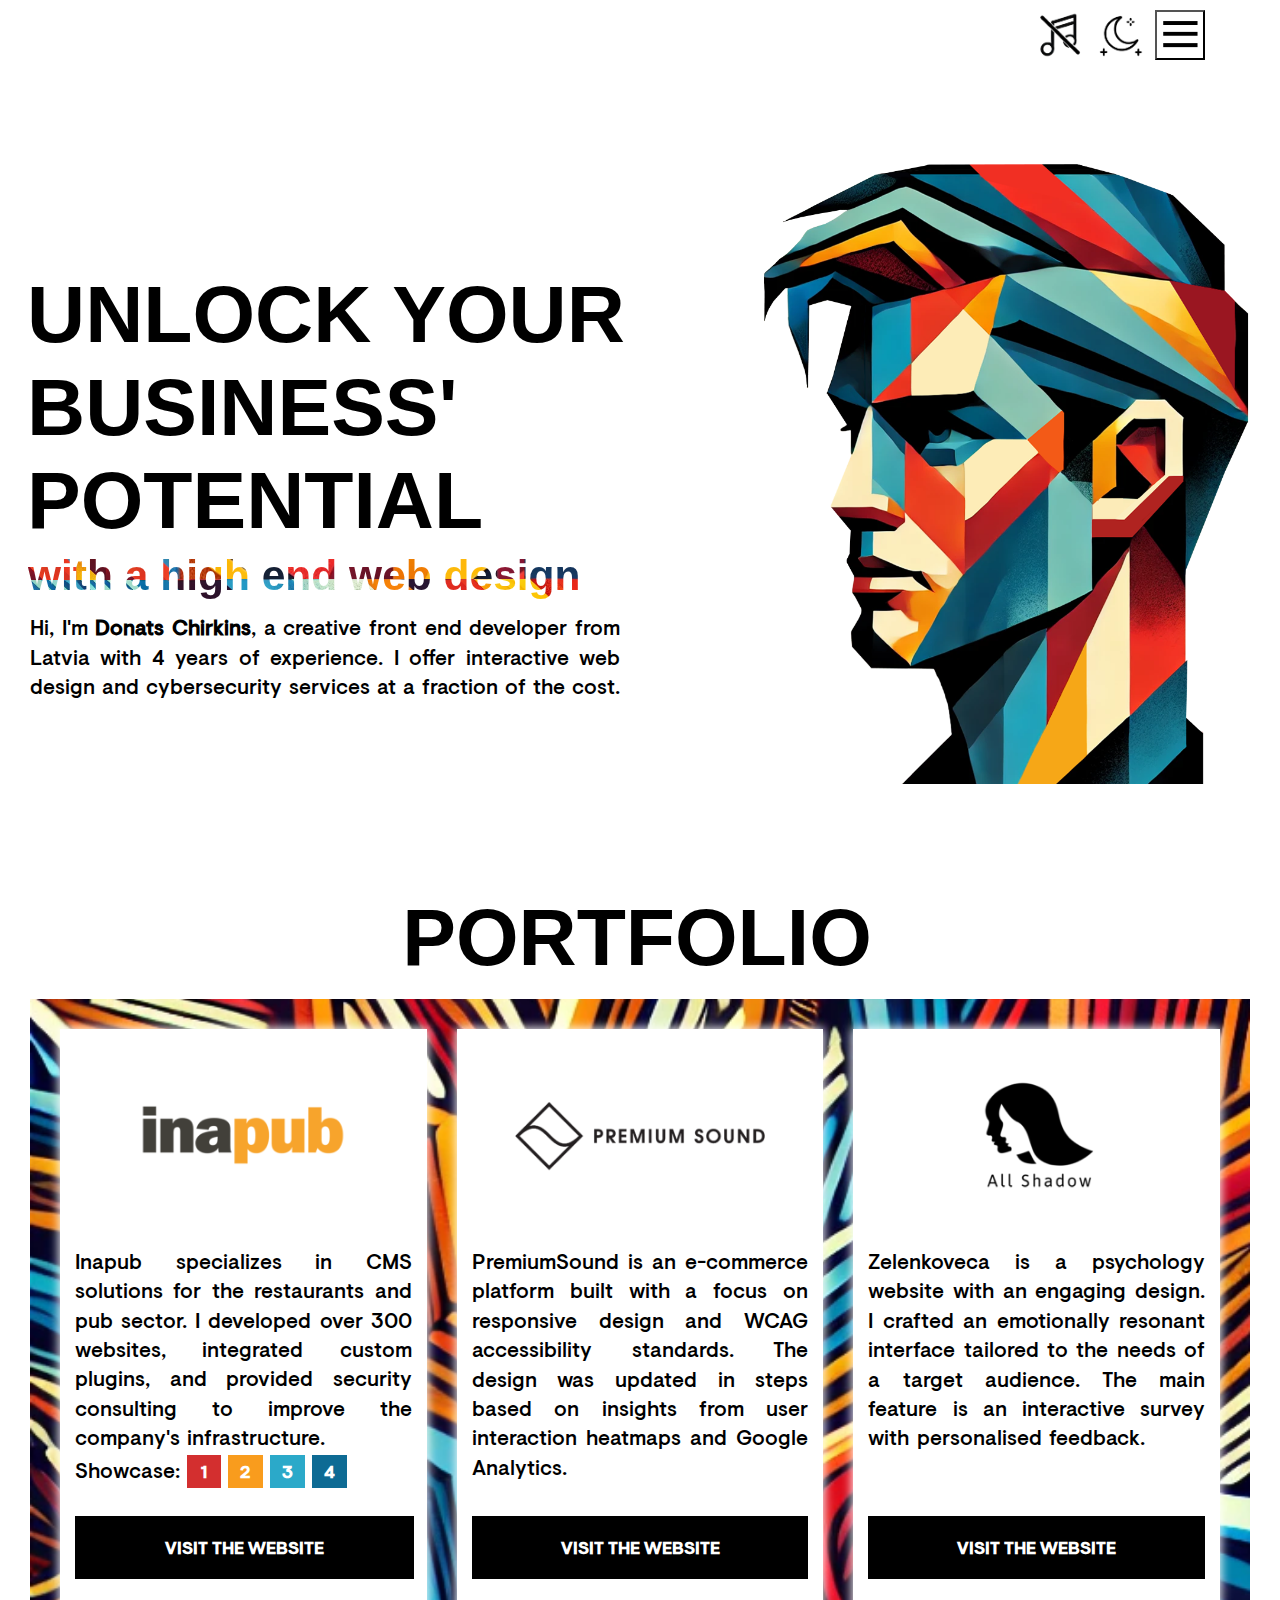
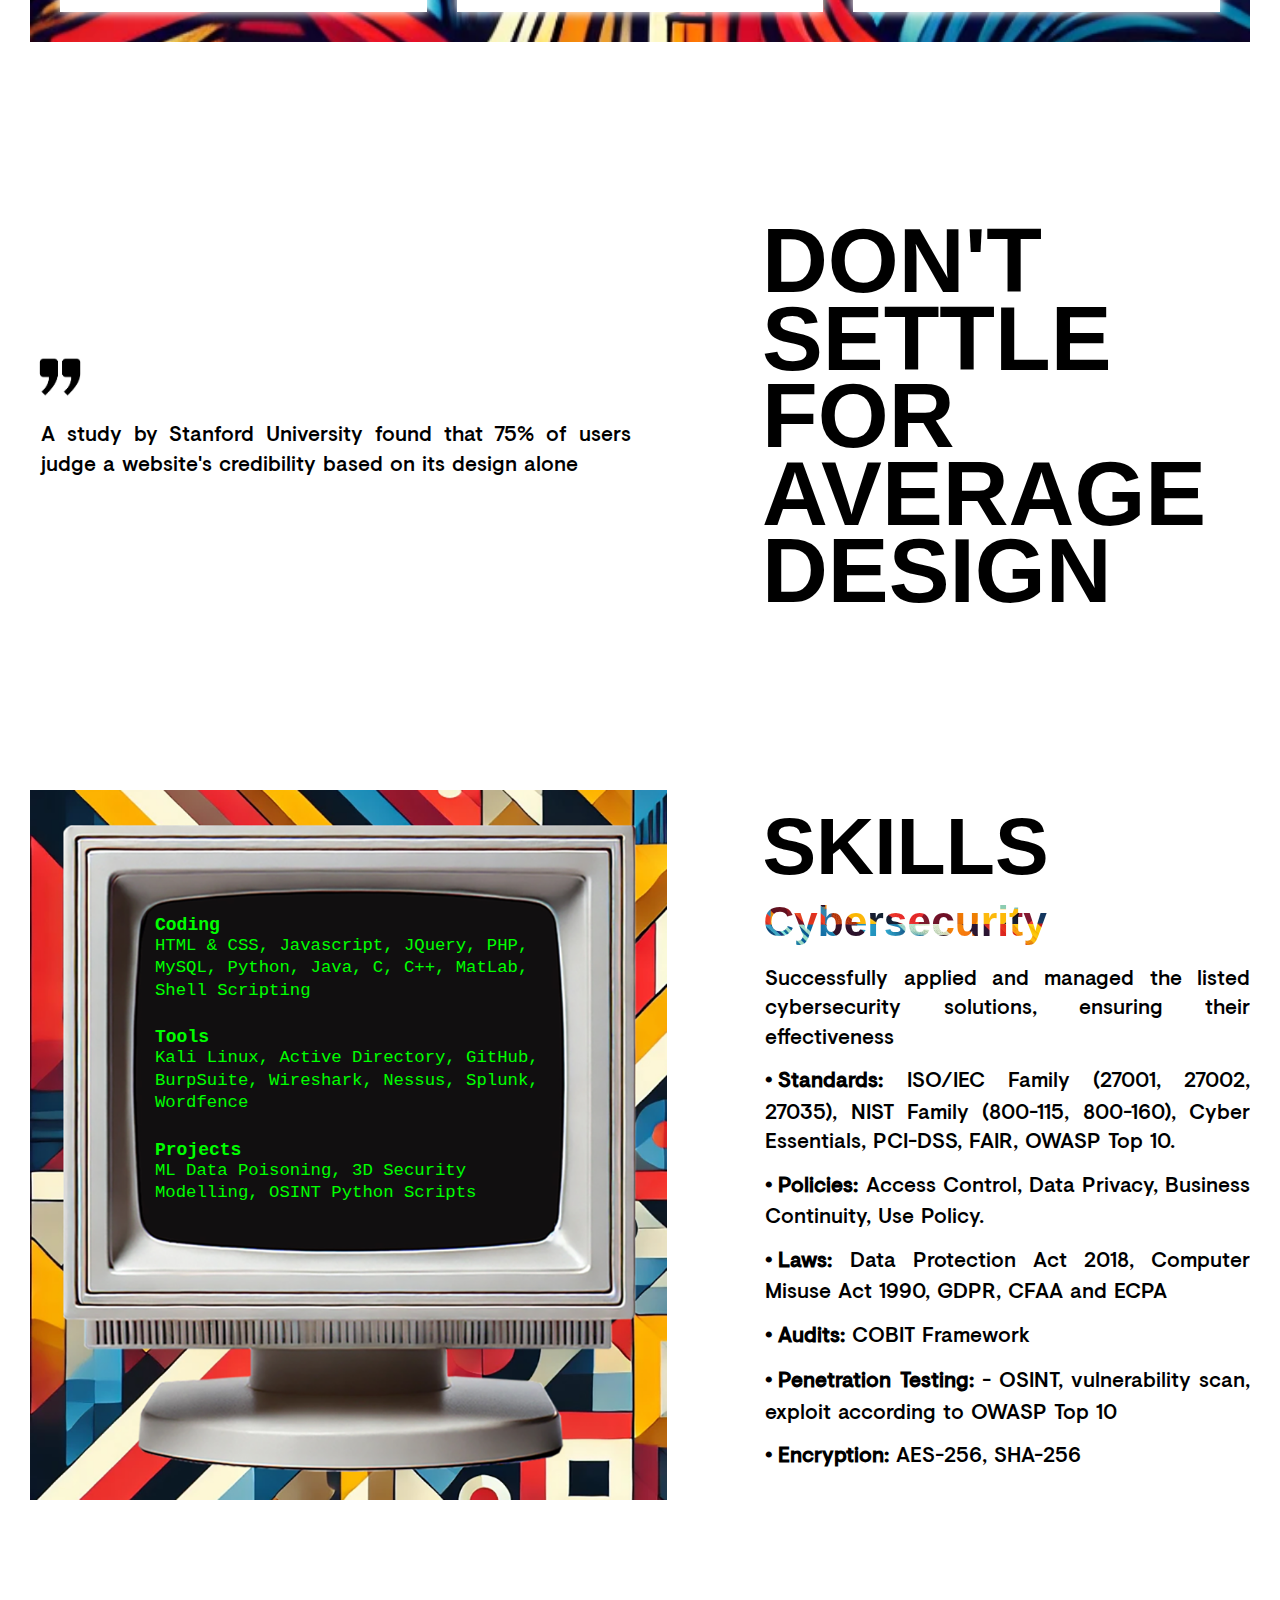
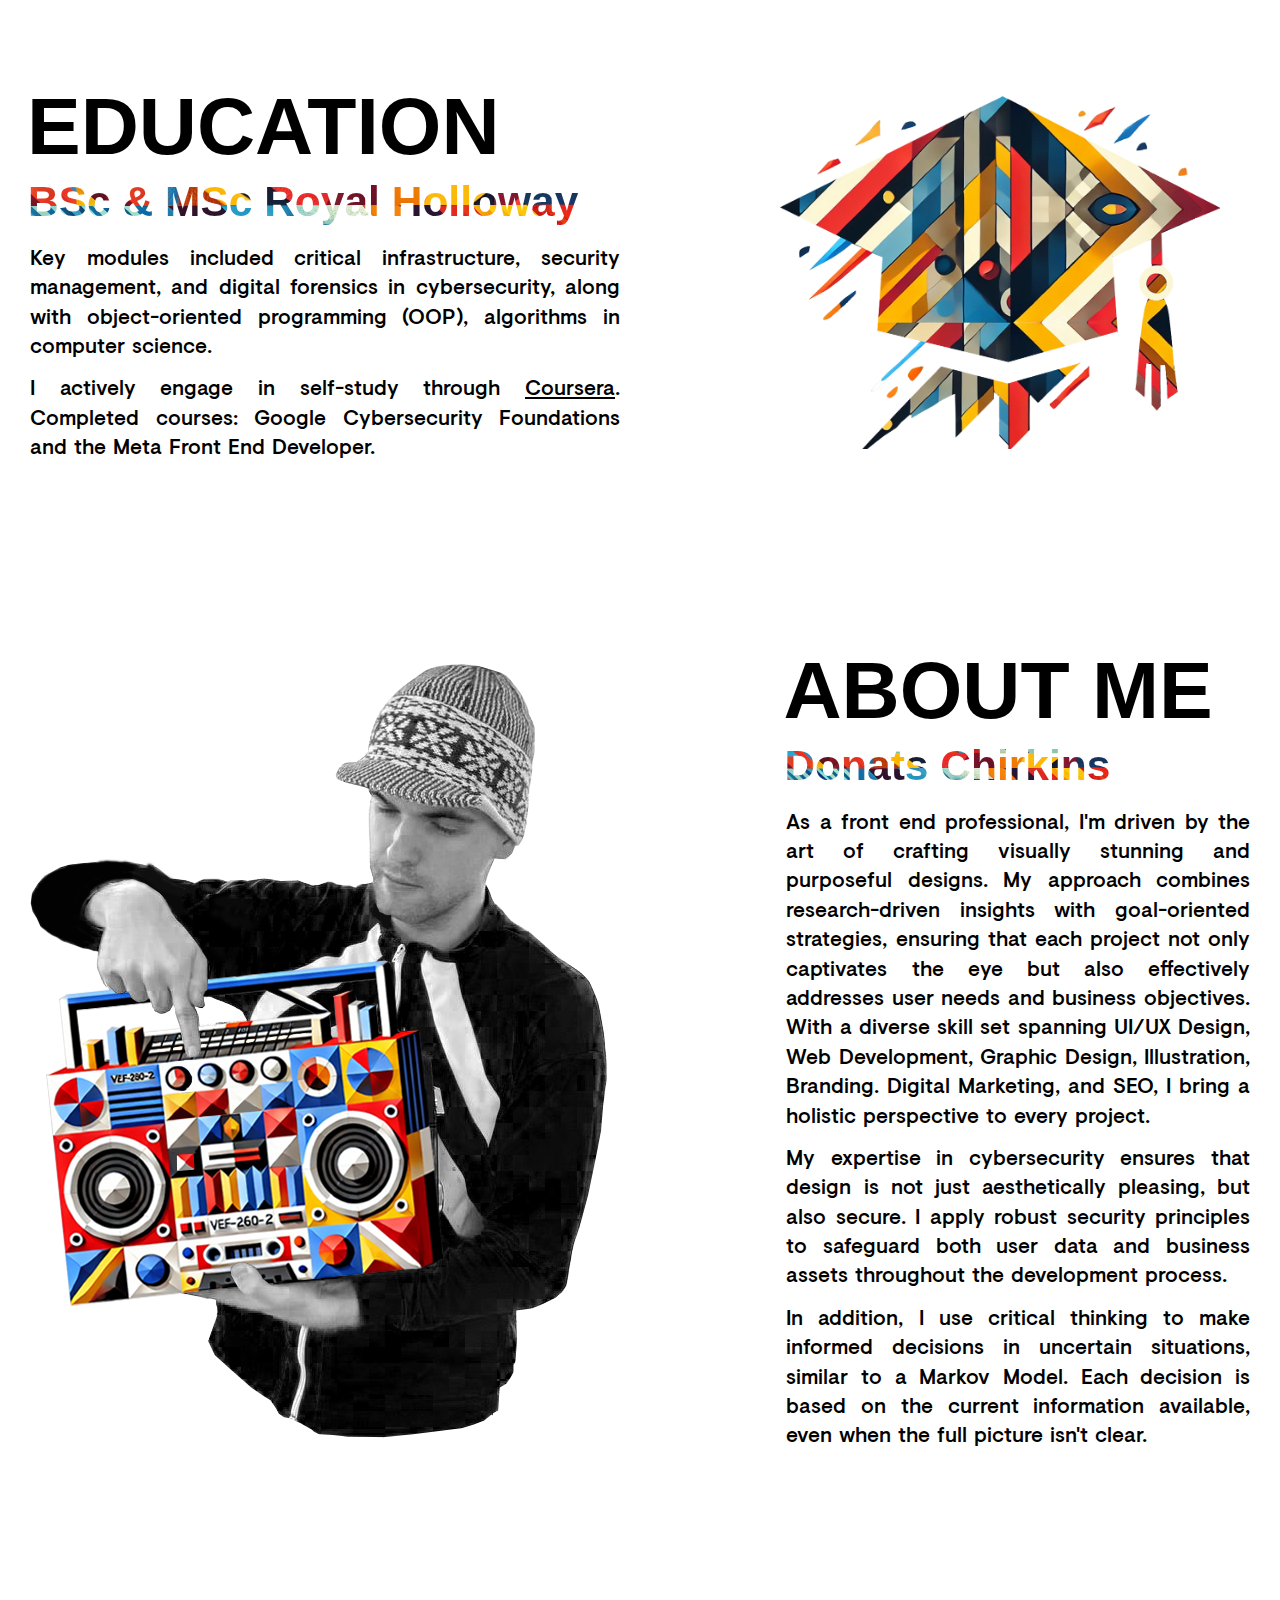
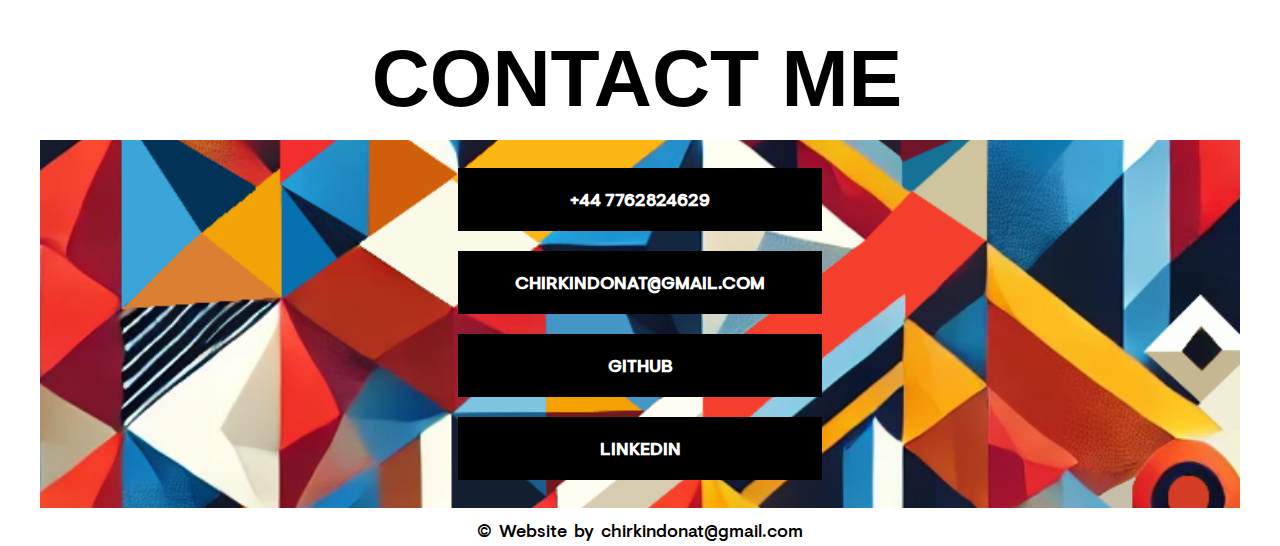
==== index.html @ 1fbdc28d "Mobile Design Optimisation" ====
<!DOCTYPE html>
<html lang="en">
    <head>
        <!-- Basic Meta Tags -->
        <meta charset="UTF-8">
        <meta name="author" content="Donats Chirkins">
        <meta name="description" content="Donats Developer - Portfolio showcasing projects, skills, and contact information.">
        <meta name="application-name" content="Donats Developer">
        <meta name="viewport-fit" content="cover">
        <meta name="subject" content="Web development portfolio of Donats Chirkins.">
        <meta name="distribution" content="global">
        <meta http-equiv="Content-Type" content="text/html; charset=utf-8">
        <meta http-equiv="default-style" content="style.css">
        <meta http-equiv="refresh" content="3600"> 
        <meta http-equiv="expires" content="0">
        <meta http-equiv="Content-Language" content="en">
        <meta http-equiv="X-UA-Compatible" content="IE=edge">
        <meta name="theme-color" content="#ffffff">
        <meta name="msapplication-TileColor" content="#000000">

        <!-- Theme Colour -->
        <meta name="color-scheme" content="light only">
        
        <!-- Title -->
        <title>Donats Developer</title>
    
        <!-- SEO Meta Tags -->
        <meta name="robots" content="index, follow">
        <meta name="rating" content="general">
    
        <!-- Copyright -->
        <meta name="copyright" content="Donats Chirkins, 2024">
    
        <!-- Viewport Settings -->
        <meta name="viewport" content="width=device-width, initial-scale=1.0">
    
        <!-- Open Graph Tags for Social Media -->
        <meta property="og:title" content="Donats Developer">
        <meta property="og:description" content="A portfolio showcasing Donats Chirkins' web development skills and projects.">
        <meta property="og:type" content="website">
        <meta property="og:image" content="../media/favicon.jpg">
        <!-- TO BE DONE -->
        <meta property="og:url" content="link.com">
    
        <!-- Favicon -->
        <link rel="icon" href="../media/favicon.jpg" type="image/x-icon">
        <link rel="canonical" href="https://www.donatsdeveloper.com/">
        <link rel="dns-prefetch" href="//example.com">

        <!-- Security -->
        <meta http-equiv="Content-Security-Policy" content="default-src 'self'; script-src 'self' link.com;">

        <link rel="stylesheet" href="css/style.css">
    </head>    





<body>
    <header>
        <nav class="navbar">
            <!-- Primary Menu (Icons) -->
            <div class="primary-menu-container">
                <div class="primary-menu">
                    <!-- Music Icon -->
                    <div id="music-icon"></div>
    
                    <!-- Mode Icon (Dark Mode) -->
                    <div id="mode-icon"></div>
    
                    <!-- Sandwich Menu Icon -->
                    <button id="menu-icon" type="button"></button>
                </div>
            </div>
    
            <!-- Secondary Menu (Navigation Links) -->
            <div class="secondary-menu" id="secondary-menu">
                <ul class="nav-links">
                    <li class="nav-item"><a href="#home">Home</a></li>
                    <li class="nav-item"><a href="#portfolio">Portfolio</a></li>
                    <li class="nav-item"><a href="#skills">Skills</a></li>
                    <li class="nav-item"><a href="#education">Education</a></li>
                    <li class="nav-item"><a href="#about">About</a></li>
                    <li class="nav-item"><a href="#contacts">Contacts</a></li>
                </ul>
            </div>
        </nav>
    </header>
    
    
    


    <!-- Home Section -->
    <section id="home">
        <div class="row row-1">
            <div class="col-60 col-1-1">
                <h1 class="title">Unlock Your <br>Business' <br>Potential</h1>
                <h3 class="colored-text-1 coloured">with a high end web design</h3>
                <p class="description none-padding">Hi, I'm <strong>Donats Chirkins</strong>, a creative front end developer from Latvia with 4 years of experience. 
                   I offer interactive web design and cybersecurity services at a fraction of the cost. </p>
            </div>
    
            <div class="col-40 col-1-2 right">
                <img class="man" src="media/man.png" alt="Developer Image">
            </div>
        </div>
    </section>







    <!-- Portfolio Section -->
    <section id="portfolio" class="portfolio-section">

        <div class="row row-2">
            <div class="col-100 col-2-1">
                <h1 class="title">Portfolio</h1>
            </div>
        </div>

        <div class="row row-3">
            <div class="col-3-1 col-3">
                <div class="column-content">
                    <img src="media/inapub.png" class="project-logo inapub" alt="Inapub">
                    <p class="description"><span>Inapub</span> specializes in CMS solutions for the restaurants and pub sector. 
                        I developed over 300 websites, integrated custom plugins, and provided security consulting to improve the company's infrastructure.</p>
                    <p class="description none-padding wide">Showcase: <a href="https://thebridportarms.com/" class="button-1">1 </a>
                        <a href="https://elephants-head.co.uk/" class="button-2">2 </a>
                        <a href="https://thedevonshirepub.co.uk/" class="button-3">3 </a>
                        <a href="https://thewyvernpub.co.uk/" class="button-4">4</a></p>
                    <a href="https://www.inapub.co.uk/" target="_blank" class="button top">Visit the website</a>
                </div>
            </div>
            <div class="col-3-2 col-3">
                <div class="column-content">
                    <img src="media/premium.png" class="project-logo premium" alt="PremiumSound">
                    <p class="description"><span>PremiumSound</span> is an e-commerce platform built with a focus on responsive design and WCAG accessibility standards. 
                        The design was updated in steps based on insights from user interaction heatmaps and Google Analytics.</p>
                    <a href="https://premiumsound.co.uk/" target="_blank" class="button">Visit the website</a>
                </div>
            </div>
            <div class="col-3-3 col-3">
                <div class="column-content">
                    <img src="media/shadow.png" class="project-logo shadow" alt="AllShadow">
                    <p class="description wide"><span>Zelenkoveca</span> is a psychology website with an engaging design. 
                        I crafted an emotionally resonant interface tailored to the needs of a target audience. 
                        The main feature is an interactive survey with personalised feedback. &nbsp; &nbsp;&nbsp; &nbsp;&nbsp; &nbsp;</p>
                    <a href="https://zelenkoveca.com/" target="_blank" class="button">Visit the website</a>
                </div>
            </div>
        </div>
    </section>

    <!-- Design Section -->
    <section id="design" class="container">
        <div class="row row-4">
            <div class="col-60 col-4-1">
                <img src="../media/citation-icon.png" class="citation-icon">
                <p class="description citation study">A study by Stanford University found that 75% of users judge a website's credibility based on its design alone</p>
            </div>
            <div class="col-40 col-4-2">
                <h2 class="title-right">
                    <span class="dont-word">
                        <span class="do-word">Do</span><span class="nt-word">n't</span> <!-- Keep Do and n't inline -->
                    </span>
                    <span class="word">Settle</span>
                    <span class="word">For</span>
                    <span class="word">Average</span>
                    <span class="word design-word">Design</span>
                </h2>
            </div>
        </div>
    </section>

    <!-- Works Section 
    <section id="works" class="container-works">
        <div class="scroll-indicator">
            
            <div class="row-5 step" data-step="01">
                <div class="col-5-1">
                    <h1 class="title-works">How It Works</h1>
                    <h2 class="counter">01.</h2>
                </div>
                <div class="vertical-line"></div>
                <div class="col-5-2">
                    <h3 class="subtitle">Discovery</h3>
                    <p class=".description-4">We start by diving deep into your business goals, brand personality, and target audience. This initial conversation lays the foundation for a website that truly represents you.</p>
                </div>
            </div>
            
            <div class="row-5 step" data-step="02">
                <div class="col-5-1">
                    <h1 class="title-works">How It Works</h1>
                    <h2 class="counter">02.</h2>
                </div>
                <div class="vertical-line"></div>
                <div class="col-5-2">
                    <h3 class="subtitle">Research</h3>
                    <p class=".description-4">Based on our discovery insights, we conduct thorough market and competitor analysis, exploring strengths and weaknesses we can take advantage of.</p>
                </div>
            </div>
            
            <div class="row-5 step" data-step="03">
                <div class="col-5-1">
                    <h1 class="title-works">How It Works</h1>
                    <h2 class="counter">03.</h2>
                </div>
                <div class="vertical-line"></div>
                <div class="col-5-2">
                    <h3 class="subtitle">Strategic Planning</h3>
                    <p class=".description-4">We develop a comprehensive plan that outlines the information architecture and user flow for your website, ensuring it's user-friendly and aligned with your business objectives.</p>
                </div>
            </div>

            <div class="row-5 step" data-step="04">
                <div class="col-5-1">
                    <h1 class="title-works">How It Works</h1>
                    <h2 class="counter">04.</h2>
                </div>
                <div class="vertical-line"></div>
                <div class="col-5-2">
                    <h3 class="subtitle">Wireframing</h3>
                    <p class=".description-4">We create low-fidelity blueprints for your key web pages, focusing on layout, content strategy, and functionality without distractions of color or detailed graphics.</p>
                </div>
            </div>

            <div class="row-5 step" data-step="05">
                <div class="col-5-1">
                    <h1 class="title-works">How It Works</h1>
                    <h2 class="counter">05.</h2>
                </div>
                <div class="vertical-line"></div>
                <div class="col-5-2">
                    <h3 class="subtitle">Design & Animation</h3>
                    <p class="description-4">We start the mockup design and interactive prototype animations, creating an immersive experience that captivates your audience across all devices.</p>
                </div>
            </div>

            <div class="row-5 step" data-step="06">
                <div class="col-5-1">
                    <h1 class="title-works">How It Works</h1>
                    <h2 class="counter">06.</h2>
                </div>
                <div class="vertical-line"></div>
                <div class="col-5-2">
                    <h3 class="subtitle">Development Preparation</h3>
                    <p class="description-4">In the final step of our design process, we meticulously prepare all assets for development, ensuring a seamless transition into the development phase.</p>
                </div>
            </div>
        </div>
    </section>
    -->

    <!-- Skills -->
    <section id="skills" class="container desktop">
        <div class="row row-7">
            <div class="col-7-1">
                <div class="coding">
                    <h3 class="coding-title">Coding</h3><span class="coding-text">HTML & CSS, Javascript, JQuery, PHP, MySQL, Python, Java, C, C++, MatLab, Shell Scripting</span>
                    <h3 class="coding-title">Tools</h3><span class="coding-text">Kali Linux, Active Directory, GitHub, BurpSuite, Wireshark, Nessus, Splunk, Wordfence</span>
                    <h3 class="coding-title">Projects</h3><span class="coding-text">ML Data Poisoning, 3D Security Modelling, OSINT Python Scripts</span>
                </div>
            </div>
            <div class="col-7-2">
                <h3 class="title ">Skills</h3>
                <h3 class="colored-text-1">Cybersecurity</h3>
                <p class="description description-skills announce">Successfully applied and managed the listed cybersecurity solutions, ensuring their effectiveness</p>
                <p class="description description-skills"><span class="bull">&bull;</span><strong>Standards:</strong> ISO/IEC Family (27001, 27002, 27035), NIST Family (800-115, 800-160), Cyber Essentials, PCI-DSS, FAIR, OWASP Top 10.</p>
                <p class="description description-skills"><span class="bull">&bull;</span><strong>Policies:</strong> Access Control, Data Privacy, Business Continuity, Use Policy. </p>
                <p class="description description-skills"><span class="bull">&bull;</span><strong>Laws:</strong> Data Protection Act 2018, Computer Misuse Act 1990, GDPR, CFAA and ECPA</p>
                <p class="description description-skills"><span class="bull">&bull;</span><strong>Audits:</strong> COBIT Framework </p>
                <p class="description description-skills"><span class="bull">&bull;</span><strong>Penetration Testing:</strong> - OSINT, vulnerability scan, exploit according to OWASP Top 10</p>
                <p class="description description-skills"><span class="bull">&bull;</span><strong>Encryption:</strong> AES-256, SHA-256 </p>
                </p>
            </div>
        </div>
    </section>

    <section id="skills" class="container mobile">
        <div class="row row-7">
            <div class="col-7-1">
                <h3 class="title ">Skills</h3>
                <h3 class="colored-text-1">Cybersecurity</h3>
                <p class="description description-skills announce mobile-description">Successfully applied and managed the listed cybersecurity solutions, ensuring their effectiveness</p>
                <p class="description description-skills mobile-description"><span class="bull">&bull;</span><strong>Standards:</strong> ISO/IEC Family (27001, 27002, 27035), NIST Family (800-115, 800-160), Cyber Essentials, PCI-DSS, FAIR, OWASP Top 10.</p>
                <p class="description description-skills mobile-description"><span class="bull">&bull;</span><strong>Policies:</strong> Access Control, Data Privacy, Business Continuity, Use Policy. </p>
                <p class="description description-skills mobile-description"><span class="bull">&bull;</span><strong>Laws:</strong> Data Protection Act 2018, Computer Misuse Act 1990, GDPR, CFAA and ECPA</p>
                <p class="description description-skills mobile-description"><span class="bull">&bull;</span><strong>Audits:</strong> COBIT Framework </p>
                <p class="description description-skills mobile-description"><span class="bull">&bull;</span><strong>Penetration Testing:</strong> - OSINT, vulnerability scan, exploit according to OWASP Top 10</p>
                <p class="description description-skills mobile-description"><span class="bull">&bull;</span><strong>Encryption:</strong> AES-256, SHA-256 </p>
            </div>
            <div class="col-7-2">
                <div class="coding">
                    <h3 class="coding-title">Coding</h3><span class="coding-text">HTML & CSS, Javascript, JQuery, PHP, MySQL, Python, Java, C, C++, MatLab, Shell Scripting</span>
                    <h3 class="coding-title">Tools</h3><span class="coding-text">Kali Linux, Active Directory, GitHub, BurpSuite, Wireshark, Nessus, Splunk, Wordfence</span>
                    <h3 class="coding-title">Projects</h3><span class="coding-text">ML Data Poisoning, 3D Security Modelling, OSINT Python Scripts</span>
                </div>
            </div>
        </div>
    </section>

    <!-- Education Section -->
    <section id="education" class="container">
        <div class="row row-8">
            <div class="col-8-1">
                <h1 class="title">Education</h1>
                <h3 class="colored-text-1">BSc & MSc Royal Holloway</h3>
                <p class="description announce study">Key modules included critical infrastructure, 
                    security management, and digital forensics in cybersecurity, 
                    along with object-oriented programming (OOP), algorithms in computer science. </p>
                <p class="description study">I actively engage in self-study through <a href="https://www.coursera.org/user/d86f807883abfd864bdcf7ea18508823" class="link">Coursera</a>. Completed courses: 
                    Google Cybersecurity Foundations and the Meta Front End Developer. </p>
            </div>
            <div class="col-8-2 left">
                <img src="../media/education.png" class="education">
            </div>
        </div>
    </section>

    <!-- About Section -->
    <section id="about" class="container desktop">
        <div class="row row-9">
            <div class="col-9-1">
                <img src="../media/me2.png" class="me">
            </div>
            <div class="col-9-2">
                <h2 class="title">About Me</h2>
                <p class="colored-text-1">Donats Chirkins</p>
                <p class="description announce">As a front end professional, I'm driven by the art of crafting 
                    visually stunning and purposeful designs. My approach combines research-driven insights with 
                    goal-oriented strategies, ensuring that each project not only captivates the eye but also effectively 
                    addresses user needs and business objectives.
                    With a diverse skill set spanning UI/UX Design, Web Development, Graphic Design, Illustration, Branding. 
                    Digital Marketing, and SEO, I bring a holistic perspective to every project.</p>
                <p class="description">My expertise in cybersecurity ensures that design is not just aesthetically pleasing, but also secure. 
                    I apply robust security principles to safeguard both user data and business assets throughout the development process.</p>
                <p class="description">In addition, I use critical thinking to make informed decisions in uncertain situations, similar to a Markov Model. 
                    Each decision is based on the current information available, even when the full picture isn't clear.</p>
            </div>
        </div>
    </section>

    <section id="about" class="container mobile">
        <div class="row row-9">
            <div class="col-9-1">
                <h2 class="title">About Me</h2>
                <p class="colored-text-1">Donats Chirkins</p>
                <img src="../media/me2.png" class="me">
                <p class="description announce mobile-description">As a front end professional, I'm driven by the art of crafting 
                    visually stunning and purposeful designs. My approach combines research-driven insights with 
                    goal-oriented strategies, ensuring that each project not only captivates the eye but also effectively 
                    addresses user needs and business objectives.
                    With a diverse skill set spanning UI/UX Design, Web Development, Graphic Design, Illustration, Branding. 
                    Digital Marketing, and SEO, I bring a holistic perspective to every project.</p>
                <p class="description mobile-description">My expertise in cybersecurity ensures that design is not just aesthetically pleasing, but also secure. 
                    I apply robust security principles to safeguard both user data and business assets throughout the development process.</p>
                <p class="description mobile-description">In addition, I use critical thinking to make informed decisions in uncertain situations, similar to a Markov Model. 
                    Each decision is based on the current information available, even when the full picture isn't clear.</p>
            </div>
        </div>
    </section>

    <!-- Contacts Section -->
    <section id="contacts" class="container">
        <div class="row row-2">
            <!-- Contact Info Section -->
            <div class="col-2-1">
                <h1 class="title">Contact Me</h1>
            </div>
        </div>
        <div class="row row-12">
            <!-- Contact Info Section -->
            <div class="col-12-1">
                <a href="tel:+447762824629" class="button contact"><span class="social">+44 7762824629</span></a>
                <a href="mailto:chirkindonat@gmail.com" class="button contact"><span class="social">chirkindonat@gmail.com</span></a>
                <a href="https://github.com/Charkin01/" class="button contact"><span class="social">GitHub</span></a>
                <a href="https://www.linkedin.com/in/donats-cirkins-723177297/" class="button contact"><span class="social">LinkedIn</span></a>
            </div>
        </div>
    </section>
    

    <!-- Footer -->
    <footer>
        <p class="description footer">&copy; Website by chirkindonat@gmail.com</p>
    </footer>

    <script src="../js/navigation.js"></script>
    <script src="../js/design.js"></script>
    <!--<script src="../js/work.js"></script>-->
</body>
</html>
---- css/style.css ----
/* General Tags */
:root {
    --background-color: white; 
    --text-color: black; 
    --coloured-text: url('../media/background-abstract.png');
}

body {
    margin: 0;
    padding: 0;
    background-color: var(--background-color);
    min-width: 100%;
}

h1, h2, h3, h4, h5, h6 {
    margin: 0;
    padding: 0;
    color: var(--text-color);
}

section{
    display: block;
    max-width: 1300px; 
    margin: 0 auto;     
    width: 100%;        
    box-sizing: border-box; 
    padding: 0px 70px 160px 70px;
}

html {
    scroll-behavior: smooth;
}

@font-face {
    font-family: 'Visuelt';
    src: url('../media/fonts/VisueltPro-Medium.ttf') format('truetype');
}

/* Navigation */
.navbar {
    margin: 0 auto;
    padding: 0 20px;
    position: relative;
}

/* Primary Menu Container: Sticky and constrained to the navbar's width */
.primary-menu-container {
    display: flex;
    justify-content: flex-end;
    position: fixed;
    top: 0;
    right: 0;
    left: 0;
    max-width: 1160px;
    margin: 0 auto;
    z-index: 1000;
    box-sizing: border-box;
}

/* Primary Menu: Flexbox layout to align items horizontally */
.primary-menu {
    display: flex;
    justify-content: flex-end;
    background-color: var(--background-color);
    padding: 5px 10px;
    box-sizing: border-box;
    position: relative;
}

/* Secondary Menu: Initially positioned right below the primary menu */
.secondary-menu {
    position: fixed;
    top: 65px;
    padding: 0;
    background-color: var(--background-color);
    z-index: 1000;
    width: 200px;
    display: none;
}

/* Stack secondary menu items vertically */
.nav-links {
    display: flex;
    flex-direction: column;
    list-style-type: none;
    font-family: 'Visuelt', sans-serif;
    padding: 0;
    margin: 0;
    text-align: center;
}

.nav-links a {
    display: flex;
    justify-content: center;
    text-decoration: none;
    color: var(--text-color);
    font-size: 17px;
    text-transform: uppercase;
    transition: all 0.3s ease;
    padding: 10px 20px;
}

/* Hover effect for links */
.nav-links a:hover {
    font-size: 17px;
    background-color: black;
    color: white;
}

/* Replace image elements with div sections with background images */
#music-icon, #mode-icon, #menu-icon {
    width: 50px;
    height: 50px;
    margin: 5px;
    cursor: pointer;
    background-size: cover;
    background-position: center;
    background-repeat: no-repeat;
    transition: background-color 0.3s ease, background-image 0.3s ease;
}






/* Text */
.title{
    text-transform: uppercase;
    font-size: 80.5px;
    font-family: sans-serif;
    font-weight: 600;
    color: var(--text-color);
    width: 100%;
    margin: 0px 0px 0px -3px;
}

.description{
    display: block;
    font-family: 'Visuelt', sans-serif;
    font-size: 21px;
    text-align: justify; 
    word-spacing: 3px; 
    line-height: 1.4;
    max-width: 590px;
    color: var(--text-color);
    margin: 0 auto;
    padding: 13px 0px 0px 0px;
    margin: 0px;
}

.citation {
    padding: 0px 80px 0px 11px;
}

.description-skills {
    overflow-wrap: break-word; 
    padding: 12px 0px 0px 0px;
}

.footer{
    font-size: 18px;
    text-align: center; 
    max-width: 100%!important;
}

.none-padding{
    padding: 0px;
}

.colored-text-1 {
    font-size: 42.5px;
    font-weight: bold;
    font-family: sans-serif;
    background-image: var(--coloured-text);
    color: transparent; 
    background-size: cover; 
    background-position: center; 
    -webkit-background-clip: text; 
    -webkit-text-fill-color: transparent;
    display: inline-block; 
    margin: 5px 0px 15px -2px;
    padding: 0px;
}

.button {
    display: block;
    font-size: 1.15rem;
    padding: 22px 30px 18px 30px;
    margin: 32px 0px 18px 0px;
    border: 2px solid transparent;
    border-radius: 0px;
    background-color: #000; 
    color: #fff; 
    text-transform: uppercase;
    text-decoration: none;
    font-weight: 600;
    font-family: 'Visuelt', sans-serif; 
    transition: background-color 0.3s ease, color 0.3s ease, box-shadow 0.3s ease, border 0.3s ease;
    box-shadow: none; 
}

.button:hover {
    background-color: white;
    color: black;
    border: 2px solid #000; 
    box-shadow: 0px 0px 0px 10px rgba(0, 0, 0, 1); 
}

.button-1, .button-2, .button-3, .button-4 {
    display: inline-block;
    font-size: 1.15rem;
    padding: 4px 10px 0px 10px;
    border: 2px solid transparent;
    border-radius: 0px;
    color: #fff;
    text-transform: uppercase;
    text-decoration: none;
    font-weight: 600;
    font-family: 'Visuelt', sans-serif;
    transition: background-color 0.3s ease, color 0.3s ease, box-shadow 0.3s ease, border 0.3s ease;
    box-shadow: none;
}

.button-1 {
    background-color: #d32f2f;
    border: 2px solid #d32f2f;
    padding: 4px 12px 0px 12px;
    margin: 0px 0px -1px 0px;
}

.button-1:hover {
    background-color: #fff;
    color: #d32f2f;
    border: 2px solid #d32f2f;
    box-shadow: 0px 0px 5px rgba(211, 47, 47, 0.5);
}

.button-2 {
    background-color: #f99c1d;
    border: 2px solid #f99c1d;
}

.button-2:hover {
    background-color: #fff;
    color: #fdb655;
    border: 2px solid #f99c1d;
    box-shadow: 0px 0px 5px rgba(253, 182, 85, 0.5);
}

.button-3 {
    background-color: #2ba9c9;
    border: 2px solid #2ba9c9;
}

.button-3:hover {
    background-color: #fff;
    color: #0086a8;
    border: 2px solid #2ba9c9;
    box-shadow: 0px 0px 5px rgba(0, 134, 168, 0.5);
}

.button-4 {
    background-color: #0e6b94;
    border: 2px solid #0e6b94;
}

.button-4:hover {
    background-color: #fff;
    color: #0e6b94;
    border: 2px solid #0e6b94;
    box-shadow: 0px 0px 5px rgba(14, 107, 148, 0.5);
}

.link{
    color:black;
    text-decoration:underline;
}






/* Rows and Columns */
.row{
    display: flex; 
    flex-wrap: nowrap;
    justify-content: space-between; 
    align-items: center; 
    width: 100%;
    margin: 0 auto; 
}

.col-40{
    flex: 0 0 40%;
}

.col-60{
    flex: 0 0 60%; 
}

.col-100{
    flex: 0 0 100%;
}



/* Home */
.col-1-1 {
    padding-top: 20px;
}

.row-1 { 
    padding: 61px 0vh 0vh 0vh;
}

#home {
    display: flex;
    justify-content: center;
    align-items: center;
    min-height: 99vh; 
    padding: 0px 70px;
}

/* Make the image responsive */
.man {
    max-width: 100%;
}






/* Portfolio */
.row-2 {
    display: block;
    text-align: center;
    padding: 0px 0px 15px 0px;
}

.row-3 {
    flex-wrap: wrap;
    max-width: 1200px;
    padding: 30px;
    background-image: url(../media/bg.png);
    background-size: cover;
    background-position: center;
    box-sizing: border-box;
    gap: 30px;

}

/* Columns Styling */
.col-3-1, .col-3-2, .col-3-3 {
    flex: 1; 
    min-width: 300px; 
    background:  var(--background-color);
    padding: 15px;
    box-shadow: 0px 0px 10px 1px var(--background-color);
    border-radius: 0px;
    box-sizing: border-box;
    text-align: center;
    min-height: auto;
}

/* Logo Styling */
.project-logo {
    width: 250px;
    height: auto;
    display: block;
    margin: 0px auto 10px auto;
    background-color: transparent;
}








/* Design */
#design{
    padding: 0px 70px 170px 70px;
}

.citation-icon {
    width: 60px;
    height: auto;
    padding: 5px 0px 20px 0px;
}

/* Title Styling */
.title-right {
    text-transform: uppercase;
    font-family: sans-serif;
    font-weight: 600; 
    font-size: 5.7rem;
    line-height: 0.85;
    text-align: left; 
    direction: rtl; 
    white-space: nowrap;
}

/* Ensure each word is on a new line */
.title-right .word {
    display: block;
    white-space: nowrap;
    margin: 0;
}

/* Average remains black */
.word:not(.do-word):not(.design-word) {
    color: var(--text-color); 
}

/* Ensure "Don't" stays on the same line */
.dont-word {
    display: inline-block;
}

/* Styling for "Do" - smoothly change color on scroll */
.do-word {
    color: var(--text-color); 
    transition: color 0.5s ease-in-out;
}

/* "n't" stays black and inline at all times, but we will change it after 3 seconds */
.nt-word {
    color: var(--text-color);
    display: inline; 
    transition: color 0.5s ease-in-out; 
}

/* Colored text effect with background image for "Do" and "n't" */
.coloured-text-5 {
    background-image: url('../media/background-abstract.png'); 
    background-size: cover;
    background-position: center;
    -webkit-background-clip: text;
    -webkit-text-fill-color: transparent;
    transition: color 1.5s ease-in-out, background-position 1.5s ease-in-out;
}

/* Specific positions for Do and Design */
.do-word.coloured-text-5 {
    background-position: top;
}

.design-word.coloured-text-5 {
    background-position: bottom;
}







/* How It Works */
.container-works {
    position: relative;
    overflow: hidden;
}

/* Row styling */
.row-5 {
    display: flex;
    justify-content: space-between;
    width: 100%;
    max-width: 1200px;
    align-items: center;
    position: relative;
    overflow: hidden;
}

/* Left column */
.col-5-1 {
    flex: 0 0 50%;
    text-align: left;
    position: sticky;
    top: 0;
}

/* Title in left column */
.title-works {
    text-transform: uppercase;
    font-size: 75px;
    font-family: sans-serif;
    font-weight: 600;
    color: black;
    padding: 0px 0px 10px 0px;
    width: 100%;
}

/* Counter styling */
.counter {
    font-size: 12rem;
    font-family: sans-serif;
    color: #000;
    line-height: 1;
    margin: 0;
    text-align: center;
}

/* Vertical line */
.vertical-line {
    width: 4px;
    background-color: #00c9a7; 
    height: 100vh;
    position: absolute;
    left: 56.1%; 
    top: 0%;
    transform: scaleY(0);
    transform-origin: top;
    transition: transform 0.5s ease-in-out;
}

/* Right column */
.col-5-2 {
    flex: 0 0 37.5%;
    padding: 0px 0px 0px 0px;
    overflow: hidden;
}

/* Description text */
.description-4 {
    font-family: 'Visuelt', sans-serif;
    font-size: 21px;
    text-align: justify;
    word-spacing: 3px;
    line-height: 1.4;
    color: black;
    max-width: 440px;
    margin: 0px;
    padding: 0px;
}

/* Progress bar animation for the vertical line */
.step.active .vertical-line {
    transform: scaleY(1); 
}

/* Step visibility */
.step {
    display: none; 
}

.step.active {
    display: flex;
}






/* Skills */
#skills {
    box-sizing: border-box; 
    padding: 0px 70px 170px 70px;
}

.col-7-1 {
    background: url(../media/pc1.png);
    background-size: contain;
    background-repeat: no-repeat;
    display: flex;
    flex: 0 0 57%;
    height: 70vh;
    padding: 40px 20px 40px 20px;
}

.coding {
    padding: 85px 0px 50px 105px;
    max-width: 400px;
}

.coding-title {
    font-family: 'Courier New', monospace;
    font-size: 18px;
    color: #00FF00;
}

.coding-text {
    font-family: 'Courier New', monospace;
    font-size: 17.3px;
    color: #00FF00;
    line-height: 1.3em;
    display: inline-block;
    margin-bottom: 25px;
    white-space: normal;
    word-wrap: break-word; 
}

.col-7-2 {
    box-sizing: border-box;
    flex: 0 0 43%;
    flex-shrink: 1; 
    margin-top: 0px; 
    max-width: 100%;
    overflow: hidden; 
    padding: 0px 0px 0px 0px;
}

.bull{
    margin: 12px 0px 0px 0px ;
    padding: 0px 5px 0px 0px;
    font-size: 24px;
    font-weight: 900;
}






/* Education */
#education {
    display: flex;
    justify-content: center;
    align-items: center;       
    padding: 0px 70px 170px 70px;
}

.col-8-1 {
    flex: 0 0 59%;
}

.col-8-2 {
    flex: 0 0 41%;
}

.education {
    width: 100%;
    max-width: 440px; 
    margin: 0px 0px 0px 0px;
}

.left{
    text-align:center;
}







/* About Me */
#about {
    display: flex;
    justify-content: center;
    align-items: center;   
    padding: 0px 70px 170px 70px; 
}

.col-9-1 {
    flex: 0 0 62%;
    padding-top: 10px;
}

.col-9-2 {
    flex: 0 0 38%; 
}

/* Make the image responsive */
.me {
    max-width: 80%;
}




/* Contacts */
#contacts{
    padding: 0px 70px 0px 70px;    
}

.row-12 {
    display: flex;
    justify-content: space-between;
    gap: 20px;
    max-width: 1200px;
    background: url('../media/bg2.png') no-repeat center center;
    background-size: cover;
}

/* Ensure both columns are equally spaced */
.col-12-1 {
    width: 100%;
    display: flex;
    flex-direction: column;
    align-items: center; 
    padding: 18px 0px;
}

.contact{
    width: 300px;
    text-align:center;
    margin: 10px 0px;
}





/* Footer */
footer{
    text-align:center;
    width: 100%;
}



/* Spacings */
.top{
    margin: 28px -2px 18px 0px;
}

.right{
    text-align:right;
}

.announce{
    padding: 4px 0px 0px 0px;
}

.mobile{
    display:none!important;
}


/* Responsive Design */
@media (max-width: 1310px) {
    section, #design, #skills, #education, #about {
        padding: 0px 30px 180px 30px;
    }

    #contacts, #home{
        padding: 0px 30px 0px 30px;
    }

    .row-3{
        margin: 0px;
        max-width: 1300px;
    }
}

@media (max-width: 1190px) {
    .title{
        font-size: 70px;
    }

    .primary-menu-container{
        padding: 0px 20px 0px 0px;
    }

    .secondary-menu{
        margin: 0px 20px 0px 0px;
    }

    .col-7-1{
        flex: 0 0 48%;
        background-size: cover;
        background-position: center;
    }

    .coding{
        padding: 80px 70px 50px 82px
    }

    .col-7-2{
        flex: 0 0 39.7%;
    }
}

@media (max-width: 1145px) {
    .row-2{
        padding: 0px 0px 25px 0px;
    }
    
    .description{
        max-width: 515px;
    }

    .colored-text-1 {
        font-size: 40px; 
    }

    .word, .nt-word, .do-word{
        font-size: 80px;
    }
}

@media (max-width: 1095px) {

    #skills{
        padding: 0px 30px 180px 30px;
    }

}

@media (max-width: 1079px) {
    .title{
        font-size: 60px;
    }

    .description{
        max-width: 440px;
    }

    .colored-text-1 {
        font-size: 34px; 
    }

    .study{
        max-width: 500px;
    }

    .wide{
        max-width: 100%;
    }

    #about, #skills{
        padding: 0px 30px 160px 30px;
    }

    .coding{
        padding: 80px 30px 50px 58px;
    }

    .word, .nt-word, .do-word{
        font-size: 70px;
    }

    #portfolio{
        padding: 0px 30px 140px 30px;
    }

    #design{
        padding: 0px 30px 160px 30px;
    }
}

@media (max-width: 980px) {
    .colored-text-1 {
        font-size: 34px;
    }

    .study{
        max-width: 460px;
    }
}


@media (max-width: 930px) {
    .title{
        font-size: 50px;
    }

    .description{
        max-width: 370px;
    }

    .study{
        max-width: 440px;
    }

    .colored-text-1 {
        font-size: 28.3px; 
    }

    .wide{
        max-width: 100%;
    }

    .mobile{
        display: block!important;
    }

    .desktop{
        display: none!important;
    }

    .row-7 {
        display: block; 
        justify-content: flex-start; 
    }

    .col-7-1, .col-9-1 {
        flex: 0 0 100%; 
        background: none;
        display: block; 
        height: auto;
    }

    .col-7-2 {
        flex: 0 0 100%; 
        display: block; 
        padding: 20px; 
        width: 100%;
        height: 80vh;
        background: url(../media/pc1.png);
        background-size: cover;
        background-position: center;
    }

    .coding{
        padding: 50px 25px 50px 145px;
        min-width: 65%;
    }

    .coding-title {
        font-size: 25px;
    }
    
    .coding-text {
        font-family: 'Courier New', monospace;
        font-size: 20px;
        color: #00FF00;
        line-height: 1.3em;
        display: inline-block;
        margin-bottom: 25px;
        white-space: normal;
        word-wrap: break-word;
    }
    
    .mobile-description{
        max-width: 100%;
    }

    .me{
        float: right;
        max-width: 370px;
        padding: 0px 10px 0px 20px;
    }

    #portfolio{
        padding: 0px 30px 150px 30px;
    }

    #design{
        padding: 0px 20px 140px 30px;
    }

    #skills{
        padding: 0px 30px 165px 30px;
    }

    #education{
        padding: 0px 30px 150px 30px;
    }

    .word, .nt-word, .do-word{
        font-size: 65px;
    }
}

@media (max-width: 825px) {
    .col-7-2 {
        flex: 0 0 100%; 
        display: block; 
        height: 80vh;
        background: url(../media/pc1.png);
        background-size: cover;
        background-position: center;
    }

    .coding{
        padding: 85px 0px 50px 120px;
        min-width: 65%;
    }

    .coding-title {
        font-size: 23px;
    }

    .coding-text {
        font-size: 18px;
    }
    
    #home{
        padding: 0px 32px 0px 32px;
    }

    #design{
        padding: 0px 22px 150px 22px;
    }

    #education{
        padding: 0px 35px 150px 35px;
    }

    #skills{
        padding: 0px 14px 170px 14px;
    }

    #about{
        padding: 0px 35px 160px 35px;
    }

    .study{
        max-width: 365px;
    }

    .citation{
        padding: 0px 57px 0px 11px;
    }

    .word, .nt-word, .do-word{
        font-size: 55px;
    }

    .me{
        max-width: 340px;
    }
}

@media (max-width: 765px) {
    .column-content p{
        max-width: 100%;
    }

    #skills{
        padding: 0px 14px 180px 14px;
    }

    .title{
        font-size: 42px;
    }

    .colored-text-1 {
        font-size: 23.5px; 
        margin: 8px 0px 11px -1px;
    }

    .coloured{
        margin: 9px 0px 15px -1px;
    }

    .word, .nt-word, .do-word{
        font-size: 55px;
    }

    .citation{
        padding: 0px 45px 0px 11px;
    }

    .description{
        max-width: 306px;
    }

    .mobile-description{
        max-width: 100%;
    }
}

@media (max-width: 730px) {
    .coding{
        padding: 110px 60px 50px 110px;
        max-width: 53%;
    }

    .coding-title {
        font-size: 20px;
    }

    .coding-text {
        font-size: 16px;
    }

    .me{
        max-width: 300px;
    }

    #design{
        padding: 0px 60px 150px 22px;
    }

    #skills{
        padding: 0px 10px 175px 10px;
    }
}

@media (max-width: 630px) {
    .me{
        max-width: 200px;
    }

    .title{
        font-size: 42px;
    }

    .description{
        max-width: 306px;
    }

    .mobile-description{
        max-width: 100%;
    }

    .column-content p{
        max-width: 100%;
    }

    .coding{
        padding: 110px 50px 50px 80px;
        min-width: 70%;
    }

    .word, .nt-word, .do-word{
        font-size: 45px;
    }

    .row-2{
        padding: 0px 0px 15px 0px;
    }

    #design{
        padding: 0px 30px 175px 30px;
    }

    #skills{
        padding: 0px 20px 175px 20px;
    }

    #education{
        padding: 0px 30px 175px 40px;
    }

    #about{
        padding: 0px 40px 160px 40px;
    }
}

@media (max-width: 620px) {
    .primary-menu-container{
        display:block;
    }

    #home{
        display: block;
    }

    .row-1, .row-4, .row-8, .row-9{
        display: block;
    }

    .col-1-1, .col-1-2, .col-4-1, .col-4-2, .col-8-1, .col-8-2 {
        flex: 0 0 100%;
        display: block;
        padding: 0 0; 
    }

    .col-1-2{
        text-align:center;
    }

    .man {
        max-width: 250px; 
        height: auto; 
        margin: 25px 0px 25px 0px;
        text-align: center;
    }

    .title{
        font-size: 65px;
    }

    .colored-text-1 {
        font-size: 36.5px; 
        margin: 8px 0px 11px -1px;
    }

    .coloured{
        margin: 6px 0px 15px -1px;
    }

    .description{
        max-width: 480px;
    }

    #portfolio{
        padding: 30px 30px 75px 30px;
    }

    .citation-icon{
        float:left;
        padding: 5px 20px 0px 0px;
    }

    .study{
        max-width: 100%;
    }

    .word, .nt-word, .do-word{
        font-size: 6.5rem;
    }

    .title-right{
        padding: 75px 0px 0px 0px;
    }

    #design{
        padding: 0px 30px 35px 30px;
    }

    #skills{
        padding: 0px 15px 75px 15px;
    }

    #education{
        padding: 0px 30px 75px 35px;
    }

    .education{
        margin: 20px 0px 0px 0px;
    }

    #about{
        padding: 0px 30px 100px 35px;
    }
}


@media (max-width: 600px) {
    .title{
        font-size: 60px;
    }

    .colored-text-1 {
        font-size: 34px; 
        margin: 8px 0px 11px -1px;
    }

    .description{
        max-width: 100%;
    }

    .coding{
        padding: 115px 50px 50px 68px;
        min-width: 75%;
    }

    .word, .nt-word, .do-word{
        font-size: 6rem;
    }
}

@media (max-width: 580px) {
    .citation{
        padding: 0px 5px 0px 0px;
    }

    .word, .nt-word, .do-word{
        font-size: 5.5rem;
    }
}

@media (max-width: 530px) {
    #about{
        padding: 0px 30px 80px 35px;
    }

    .title{
        font-size: 54px;
    }

    .colored-text-1 {
        font-size: 30.2px; 
        margin: 8px 0px 11px -1px;
    }
}

@media (max-width: 520px) {
    .coding{
        padding: 120px 20px 50px 32px;
        min-width: 90%;
    }

    .word, .nt-word, .do-word{
        font-size: 5rem;
    }

    .footer{
        font-size: 16px;
    }
}

@media (max-width: 480px) {
    #about{
        padding: 0px 30px 80px 35px;
    }

    .title{
        font-size: 50px;
    }

    .colored-text-1 {
        font-size: 28px; 
        margin: 8px 0px 12px -1px;
    }

    .me{
        max-width: 150px;
    }

    .row-1 { 
        padding: 69px 0vh 0vh 0vh;
    }

    .description{
        font-size: 18px;
    }
}

@media (max-width: 465px) {
    .word, .nt-word, .do-word{
        font-size: 4.5rem;
    }
}

@media (max-width: 450px) {
    #about{
        padding: 0px 30px 100px 35px;
    }

    .contact {
        width: 200px;
    }

    .button{
        font-size: 1rem;
    }

    .title{
        font-size: 43px;
    }

    .colored-text-1 {
        font-size: 24px; 
        margin: 8px 0px 12px -1px;
    }
}

@media (max-width: 440px) {
    .row-3{
        padding: 20px;
    }

    .coding{
        padding: 120px 0px 50px 0px;
        max-width: 100%;
    }
    .col-4-2{
        margin: -30px 0px 0px 0px;
    }

    .me{
        max-width: 130px;
        padding: 0px 0px 0px 5px;
    }
}

@media (max-width: 428px) {
    section, #home, #design, #skills, #education, #about, #contacts {
        padding-right: 10px;
        padding-left: 10px;
    }

    #portfolio{
        padding-right: 0px;
        padding-left: 0px;
    }

    .row-3{
        padding: 15px;
    }

    #portfolio{
        padding-bottom: 65px;
    }

    .title-right{
        margin-left: -5px;
    }

    .col-7-1{
        padding-left: 0px!important;
        padding-right: 0px!important;
    }

    .col-7-2{
        padding-left: 0px;
        padding-right: 0px;
        margin: 0px 0px 0px 0px;
        padding: 0px 0px 0px 10px;
        width: 100%;
        max-width: 100%;
    }

    .col-3{
        margin: 0px 0px -13px 0px;
        min-width: 100%;
    }

    .footer{
        font-size: 14px;
    }
}

@media (max-width: 380px) {
    .row-3{
        padding: 10px;
    }

    #about{
        padding: 0px 10px 100px 10px;
    }

    .coding-title {
        font-size: 17px;
    }
    
    .coding-text {
        font-size: 16.3px;
        margin-bottom: 20px;
    }

    .word, .nt-word, .do-word{
        font-size: 4rem;
    }
}

@media (max-width: 360px) {
    .row-3{
        padding: 10px 10px 25px 10px;
    }

    .col-3{
        padding: 0px 8px;
        margin: 0px 0px -15px 0px;
    }

    .title{
        font-size: 40px;
    }

    .colored-text-1 {
        font-size: 22.5px; 
        margin: 8px 0px 12px -1px;
    }
}

@media (max-width: 340px) {
    #about{
        padding: 0px 15px 80px 15px;
    }

    .coding{
        padding: 120px 0px 50px 0px;
    }

    .coding-title {
        font-size: 16.5px;
    }
    
    .coding-text {
        font-size: 15.7px;
        margin-bottom: 20px;
    }

    .word, .nt-word, .do-word{
        font-size: 3.7rem;
    }

    .title{
        font-size: 38px;
    }

    .colored-text-1 {
        font-size: 21px; 
        margin: 8px 0px 12px -1px;
    }

    .project-logo{
        margin: 0px 0px 0px 15px;
    }
}

@media (max-width: 330px) {
    .project-logo{
        margin: 0px 0px 0px 8px;
    }
}
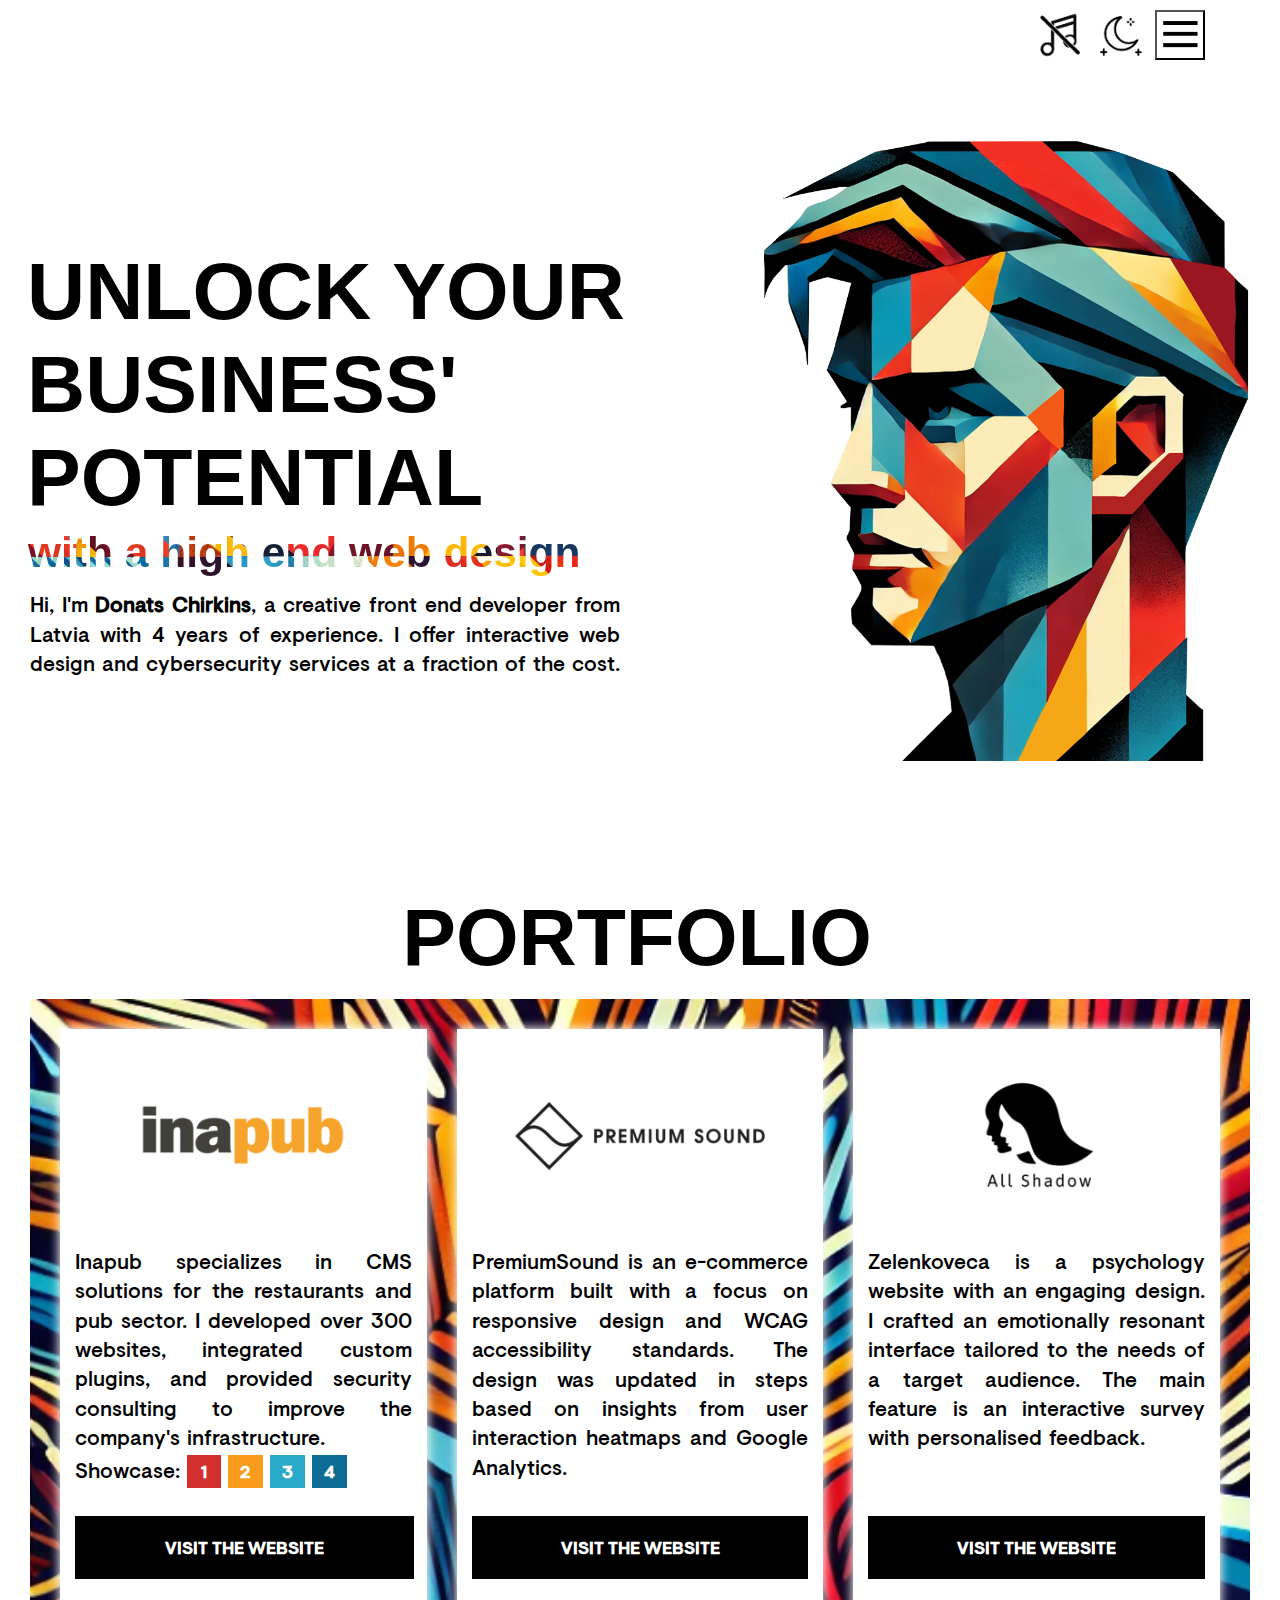
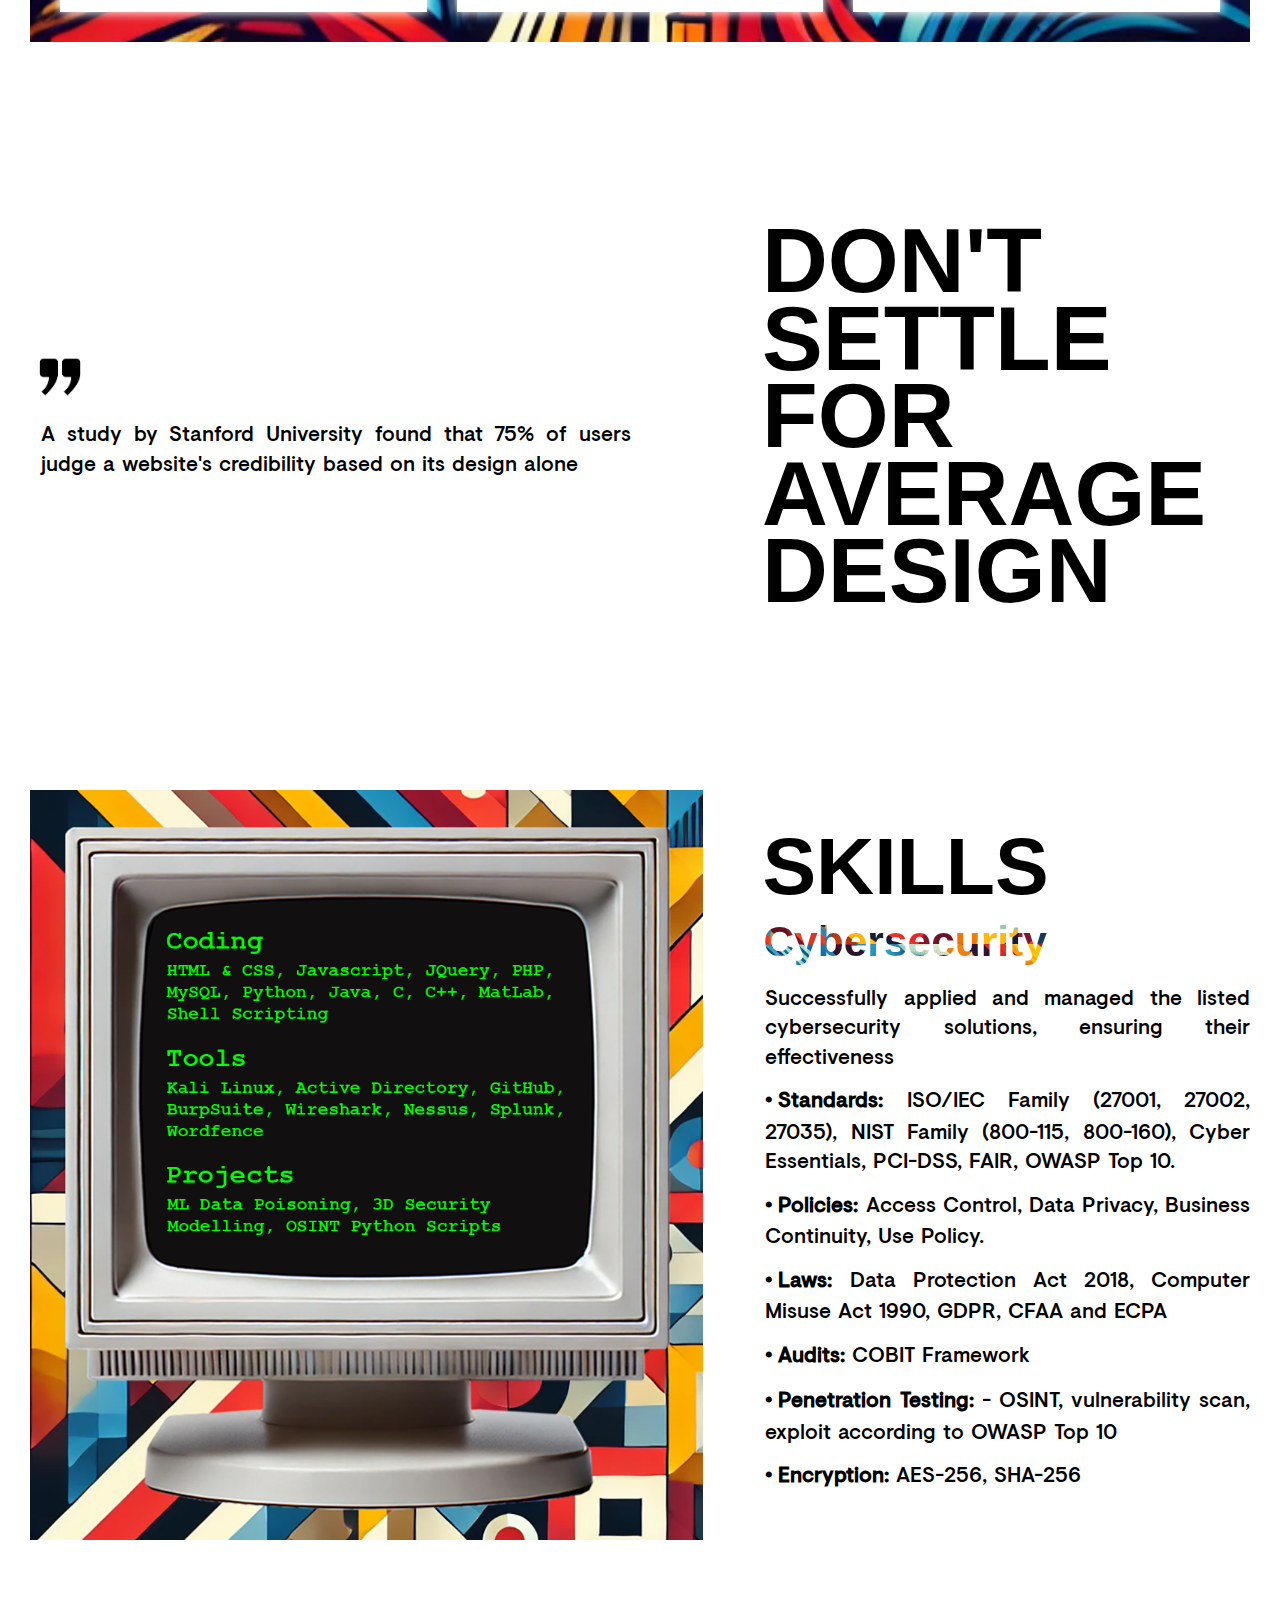
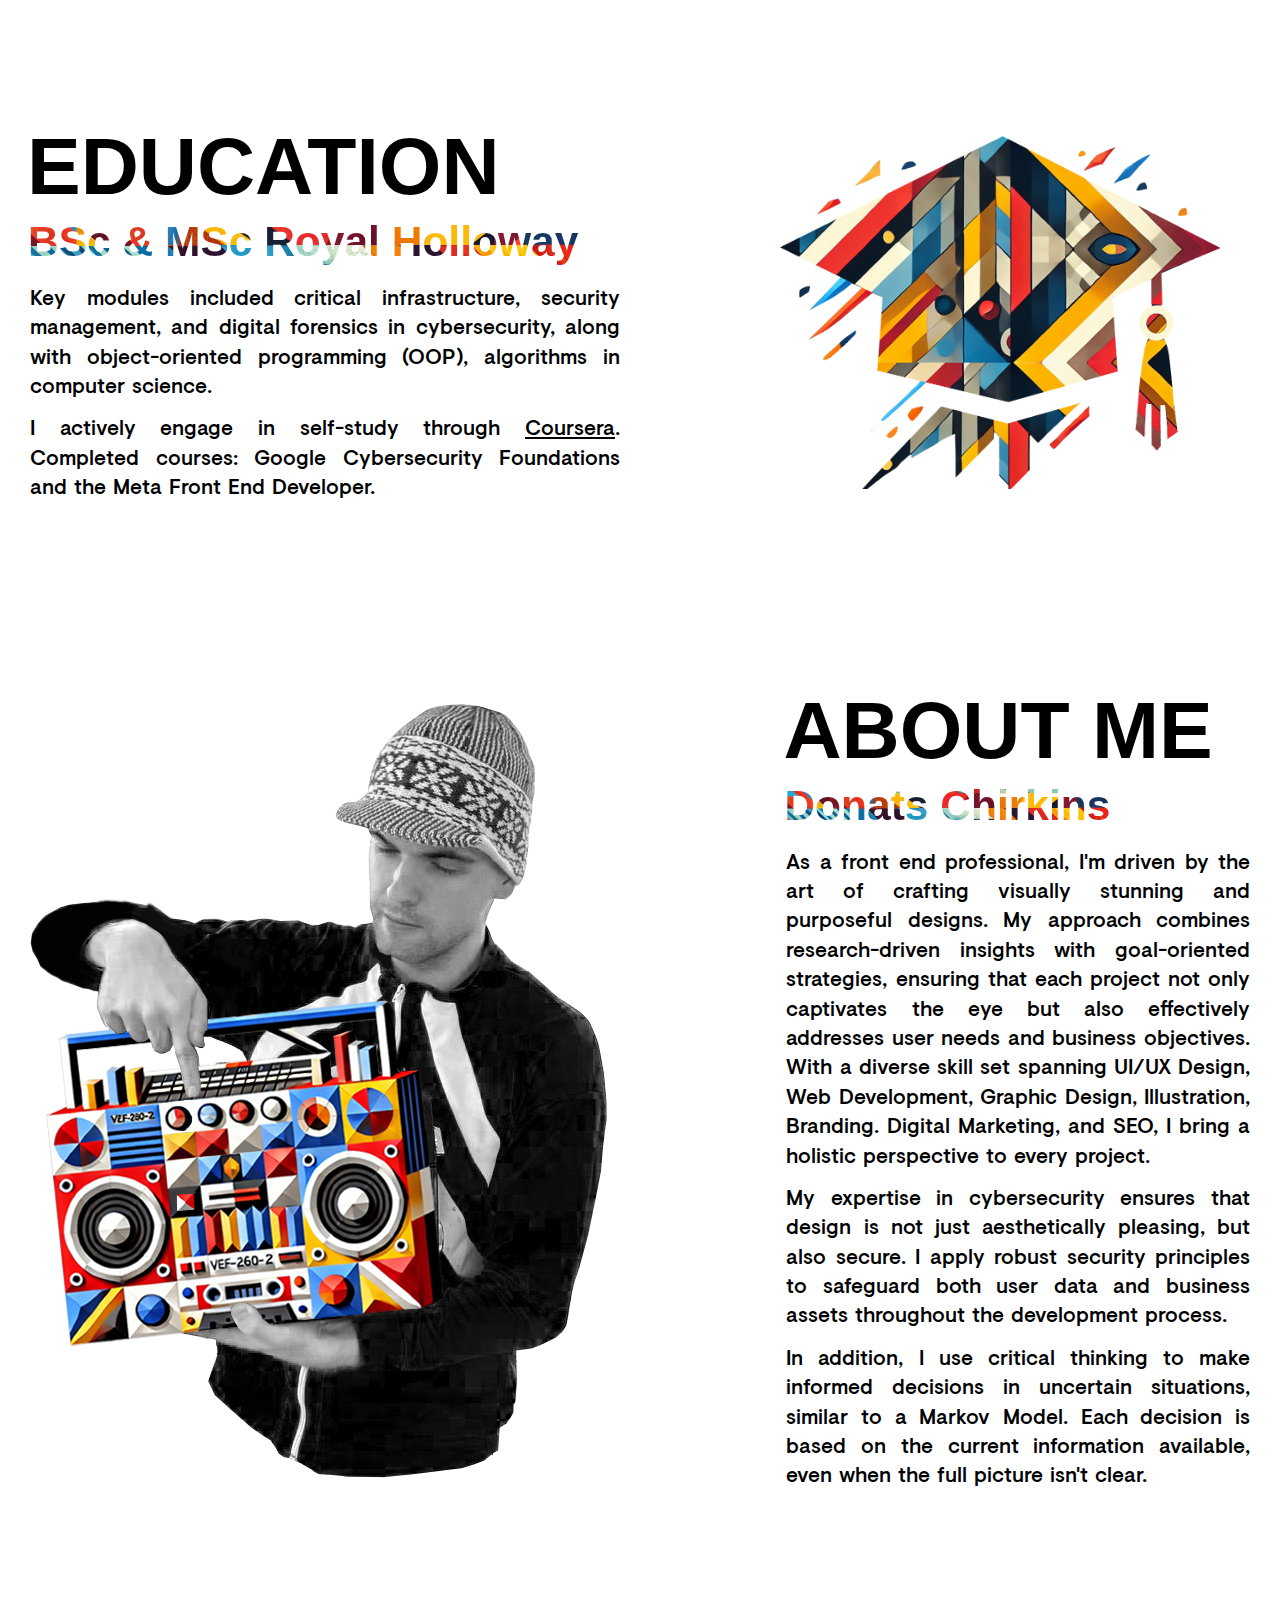
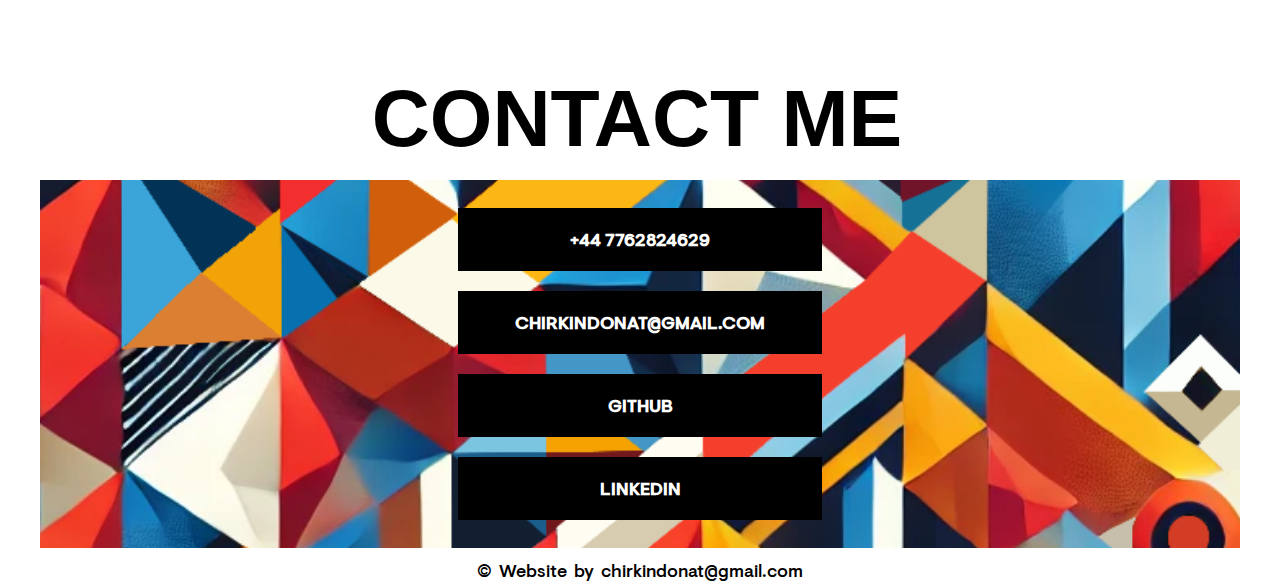
==== commit b9e598fe: "Coding to image, small fixes" ====
--- a/index.html
+++ b/index.html
@@ -260,11 +260,6 @@
     <section id="skills" class="container desktop">
         <div class="row row-7">
             <div class="col-7-1">
-                <div class="coding">
-                    <h3 class="coding-title">Coding</h3><span class="coding-text">HTML & CSS, Javascript, JQuery, PHP, MySQL, Python, Java, C, C++, MatLab, Shell Scripting</span>
-                    <h3 class="coding-title">Tools</h3><span class="coding-text">Kali Linux, Active Directory, GitHub, BurpSuite, Wireshark, Nessus, Splunk, Wordfence</span>
-                    <h3 class="coding-title">Projects</h3><span class="coding-text">ML Data Poisoning, 3D Security Modelling, OSINT Python Scripts</span>
-                </div>
             </div>
             <div class="col-7-2">
                 <h3 class="title ">Skills</h3>
@@ -295,11 +290,6 @@
                 <p class="description description-skills mobile-description"><span class="bull">&bull;</span><strong>Encryption:</strong> AES-256, SHA-256 </p>
             </div>
             <div class="col-7-2">
-                <div class="coding">
-                    <h3 class="coding-title">Coding</h3><span class="coding-text">HTML & CSS, Javascript, JQuery, PHP, MySQL, Python, Java, C, C++, MatLab, Shell Scripting</span>
-                    <h3 class="coding-title">Tools</h3><span class="coding-text">Kali Linux, Active Directory, GitHub, BurpSuite, Wireshark, Nessus, Splunk, Wordfence</span>
-                    <h3 class="coding-title">Projects</h3><span class="coding-text">ML Data Poisoning, 3D Security Modelling, OSINT Python Scripts</span>
-                </div>
             </div>
         </div>
     </section>
--- a/css/style.css
+++ b/css/style.css
@@ -312,7 +312,7 @@
 }
 
 .row-1 { 
-    padding: 61px 0vh 0vh 0vh;
+    padding: 15px 0vh 0vh 0vh;
 }
 
 #home {
@@ -569,30 +569,8 @@
     background-repeat: no-repeat;
     display: flex;
     flex: 0 0 57%;
-    height: 70vh;
-    padding: 40px 20px 40px 20px;
-}
-
-.coding {
-    padding: 85px 0px 50px 105px;
-    max-width: 400px;
-}
-
-.coding-title {
-    font-family: 'Courier New', monospace;
-    font-size: 18px;
-    color: #00FF00;
-}
-
-.coding-text {
-    font-family: 'Courier New', monospace;
-    font-size: 17.3px;
-    color: #00FF00;
-    line-height: 1.3em;
-    display: inline-block;
-    margin-bottom: 25px;
-    white-space: normal;
-    word-wrap: break-word; 
+    height: 750px;
+    padding: 0px 20px 0px 20px;
 }
 
 .col-7-2 {
@@ -768,10 +746,6 @@
         background-position: center;
     }
 
-    .coding{
-        padding: 80px 70px 50px 82px
-    }
-
     .col-7-2{
         flex: 0 0 39.7%;
     }
@@ -828,10 +802,6 @@
         padding: 0px 30px 160px 30px;
     }
 
-    .coding{
-        padding: 80px 30px 50px 58px;
-    }
-
     .word, .nt-word, .do-word{
         font-size: 70px;
     }
@@ -842,6 +812,11 @@
 
     #design{
         padding: 0px 30px 160px 30px;
+    }
+
+    .man {
+        max-width: 390px;
+        width: 100%;
     }
 }
 
@@ -895,6 +870,7 @@
         background: none;
         display: block; 
         height: auto;
+        padding: 40px 0px;
     }
 
     .col-7-2 {
@@ -906,26 +882,7 @@
         background: url(../media/pc1.png);
         background-size: cover;
         background-position: center;
-    }
-
-    .coding{
-        padding: 50px 25px 50px 145px;
-        min-width: 65%;
-    }
-
-    .coding-title {
-        font-size: 25px;
-    }
-    
-    .coding-text {
-        font-family: 'Courier New', monospace;
-        font-size: 20px;
-        color: #00FF00;
-        line-height: 1.3em;
-        display: inline-block;
-        margin-bottom: 25px;
-        white-space: normal;
-        word-wrap: break-word;
+        background-repeat: no-repeat;
     }
     
     .mobile-description{
@@ -943,15 +900,19 @@
     }
 
     #design{
-        padding: 0px 20px 140px 30px;
+        padding: 0px 20px 130px 30px;
     }
 
     #skills{
-        padding: 0px 30px 165px 30px;
+        padding: 0px 35px 165px 35px;
     }
 
     #education{
-        padding: 0px 30px 150px 30px;
+        padding: 0px 30px 140px 30px;
+    }
+
+    #about{
+        padding: 0px 30px 140px 30px;
     }
 
     .word, .nt-word, .do-word{
@@ -968,19 +929,6 @@
         background-size: cover;
         background-position: center;
     }
-
-    .coding{
-        padding: 85px 0px 50px 120px;
-        min-width: 65%;
-    }
-
-    .coding-title {
-        font-size: 23px;
-    }
-
-    .coding-text {
-        font-size: 18px;
-    }
     
     #home{
         padding: 0px 32px 0px 32px;
@@ -991,15 +939,15 @@
     }
 
     #education{
-        padding: 0px 35px 150px 35px;
+        padding: 0px 30px 150px 35px;
     }
 
     #skills{
-        padding: 0px 14px 170px 14px;
+        padding: 0px 35px 165px 35px;
     }
 
     #about{
-        padding: 0px 35px 160px 35px;
+        padding: 0px 30px 160px 35px;
     }
 
     .study{
@@ -1025,7 +973,7 @@
     }
 
     #skills{
-        padding: 0px 14px 180px 14px;
+        padding: 0px 30px 180px 30px;
     }
 
     .title{
@@ -1059,19 +1007,6 @@
 }
 
 @media (max-width: 730px) {
-    .coding{
-        padding: 110px 60px 50px 110px;
-        max-width: 53%;
-    }
-
-    .coding-title {
-        font-size: 20px;
-    }
-
-    .coding-text {
-        font-size: 16px;
-    }
-
     .me{
         max-width: 300px;
     }
@@ -1081,7 +1016,7 @@
     }
 
     #skills{
-        padding: 0px 10px 175px 10px;
+        padding: 0px 30px 175px 30px;
     }
 }
 
@@ -1106,11 +1041,6 @@
         max-width: 100%;
     }
 
-    .coding{
-        padding: 110px 50px 50px 80px;
-        min-width: 70%;
-    }
-
     .word, .nt-word, .do-word{
         font-size: 45px;
     }
@@ -1147,6 +1077,10 @@
 
     .row-1, .row-4, .row-8, .row-9{
         display: block;
+    }
+
+    .row-1 { 
+        padding: 69px 0vh 0vh 0vh;
     }
 
     .col-1-1, .col-1-2, .col-4-1, .col-4-2, .col-8-1, .col-8-2 {
@@ -1240,13 +1174,24 @@
         max-width: 100%;
     }
 
-    .coding{
-        padding: 115px 50px 50px 68px;
-        min-width: 75%;
-    }
-
     .word, .nt-word, .do-word{
         font-size: 6rem;
+    }
+
+    .col-7-2 {
+        height: 350px;
+        background: url(../media/pc2.png);
+        background-size: cover;
+        background-position: center;
+        background-repeat: no-repeat;
+    }
+
+    #education{
+        margin: 20px 0px 20px 0px;
+    }
+
+    #skills{
+        padding: 0px 15px 45px 15px;
     }
 }
 
@@ -1276,11 +1221,6 @@
 }
 
 @media (max-width: 520px) {
-    .coding{
-        padding: 120px 20px 50px 32px;
-        min-width: 90%;
-    }
-
     .word, .nt-word, .do-word{
         font-size: 5rem;
     }
@@ -1344,17 +1284,20 @@
         font-size: 24px; 
         margin: 8px 0px 12px -1px;
     }
-}
+
+    #education{
+        margin: 40px 0px 0px 0px;
+    }
+
+    #about{
+        padding: 0px 10px 60px 10px;
+    }
 
 @media (max-width: 440px) {
     .row-3{
         padding: 20px;
     }
 
-    .coding{
-        padding: 120px 0px 50px 0px;
-        max-width: 100%;
-    }
     .col-4-2{
         margin: -30px 0px 0px 0px;
     }
@@ -1410,6 +1353,11 @@
     .footer{
         font-size: 14px;
     }
+
+    .button{
+        font-size: 0.8rem;
+        letter-spacing: 1px;
+    }
 }
 
 @media (max-width: 380px) {
@@ -1421,15 +1369,6 @@
         padding: 0px 10px 100px 10px;
     }
 
-    .coding-title {
-        font-size: 17px;
-    }
-    
-    .coding-text {
-        font-size: 16.3px;
-        margin-bottom: 20px;
-    }
-
     .word, .nt-word, .do-word{
         font-size: 4rem;
     }
@@ -1453,6 +1392,14 @@
         font-size: 22.5px; 
         margin: 8px 0px 12px -1px;
     }
+
+    .col-7-2 {
+        height: 320px;
+        background: url(../media/pc3.png);
+        background-size: cover;
+        background-position: center;
+        background-repeat: no-repeat;
+    }
 }
 
 @media (max-width: 340px) {
@@ -1460,19 +1407,6 @@
         padding: 0px 15px 80px 15px;
     }
 
-    .coding{
-        padding: 120px 0px 50px 0px;
-    }
-
-    .coding-title {
-        font-size: 16.5px;
-    }
-    
-    .coding-text {
-        font-size: 15.7px;
-        margin-bottom: 20px;
-    }
-
     .word, .nt-word, .do-word{
         font-size: 3.7rem;
     }
@@ -1495,4 +1429,12 @@
     .project-logo{
         margin: 0px 0px 0px 8px;
     }
+}
+
+
+
+/* Height Optimisation */
+
+@media (max-height: 800px) and (max-width: 800px) {
+
 }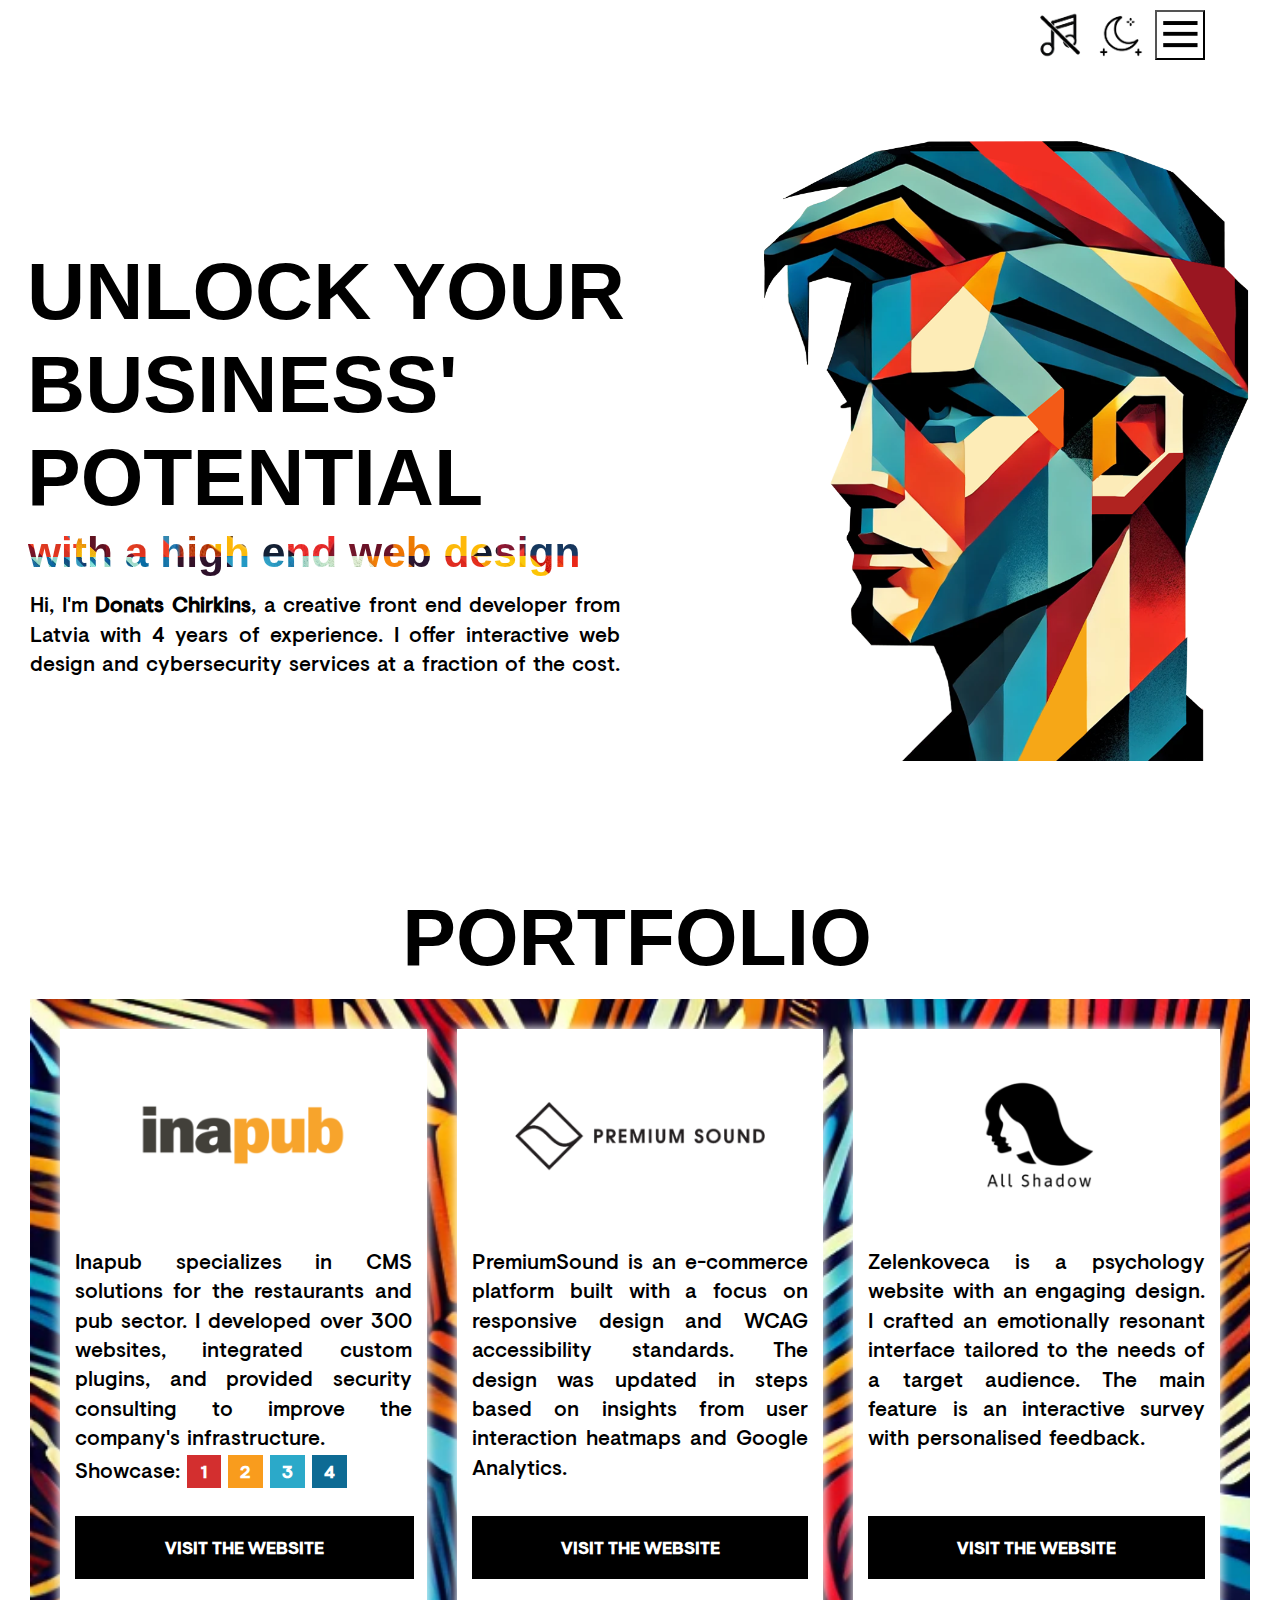
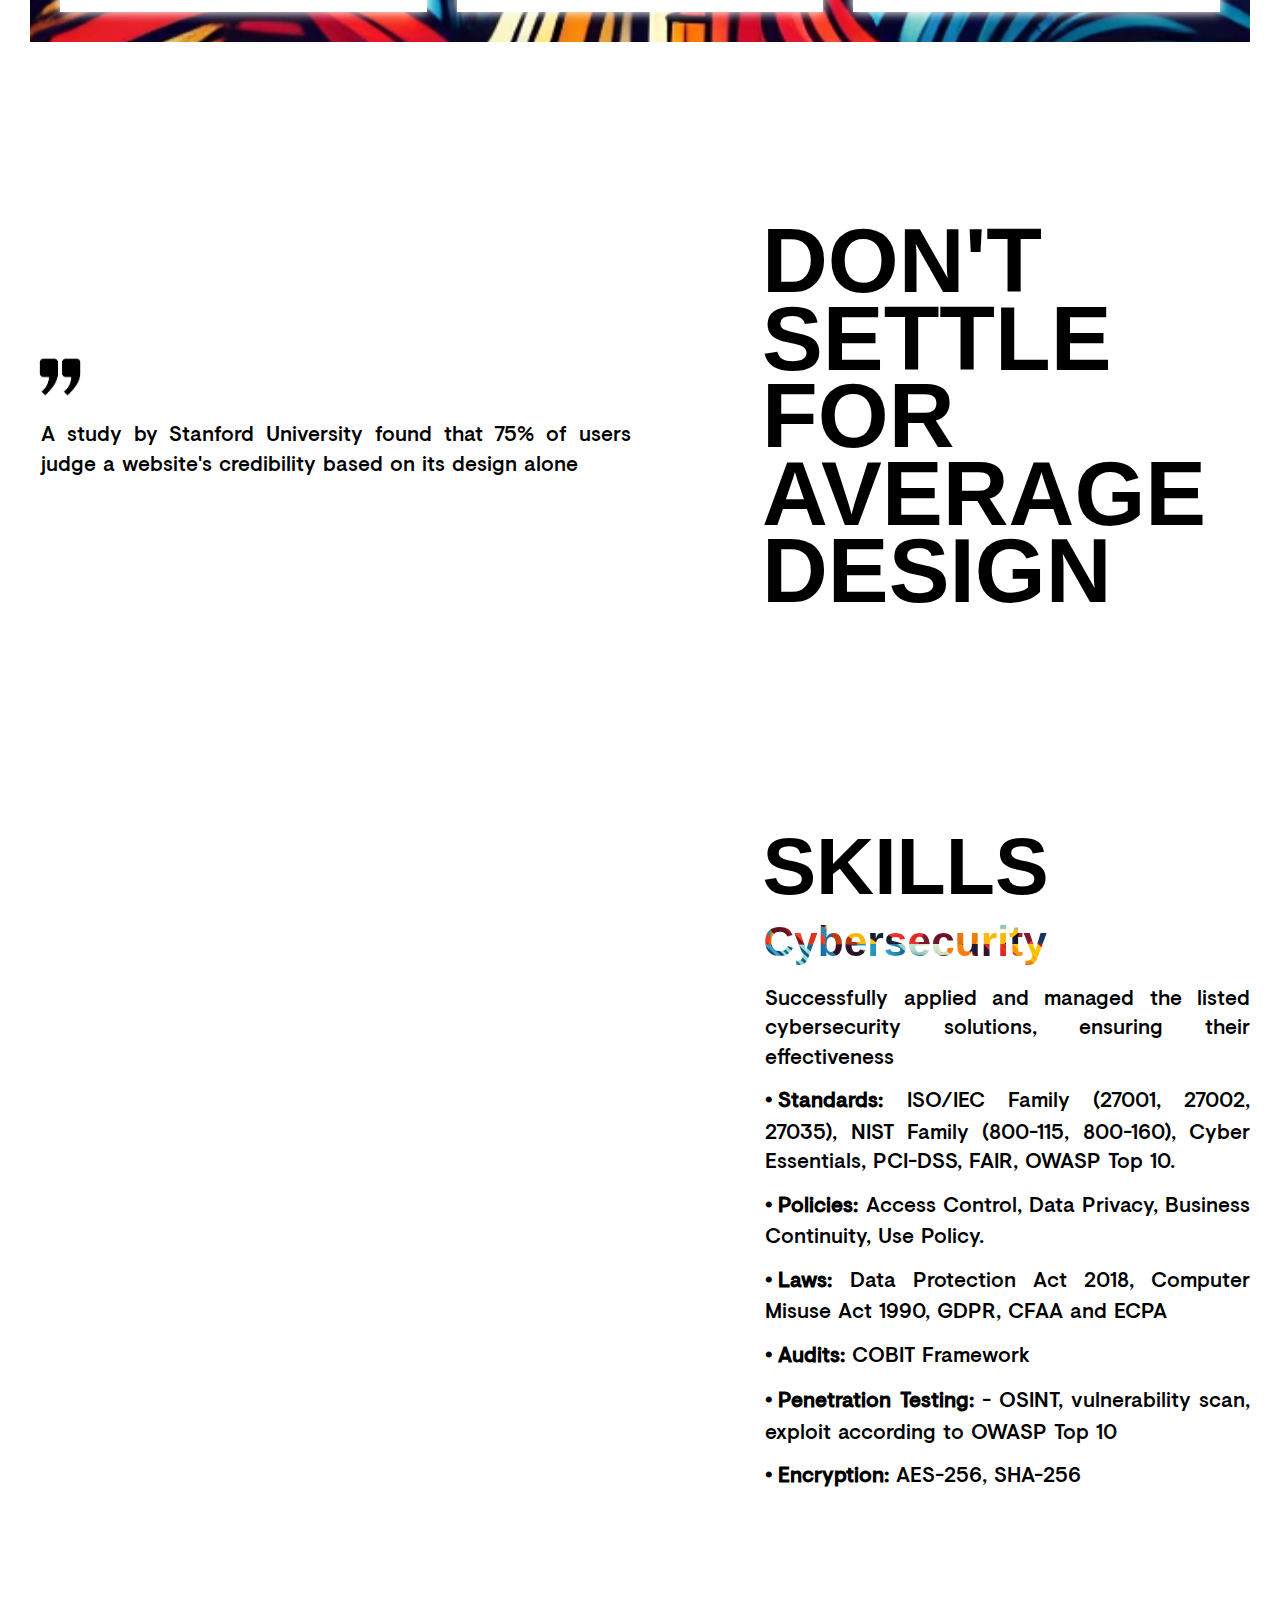
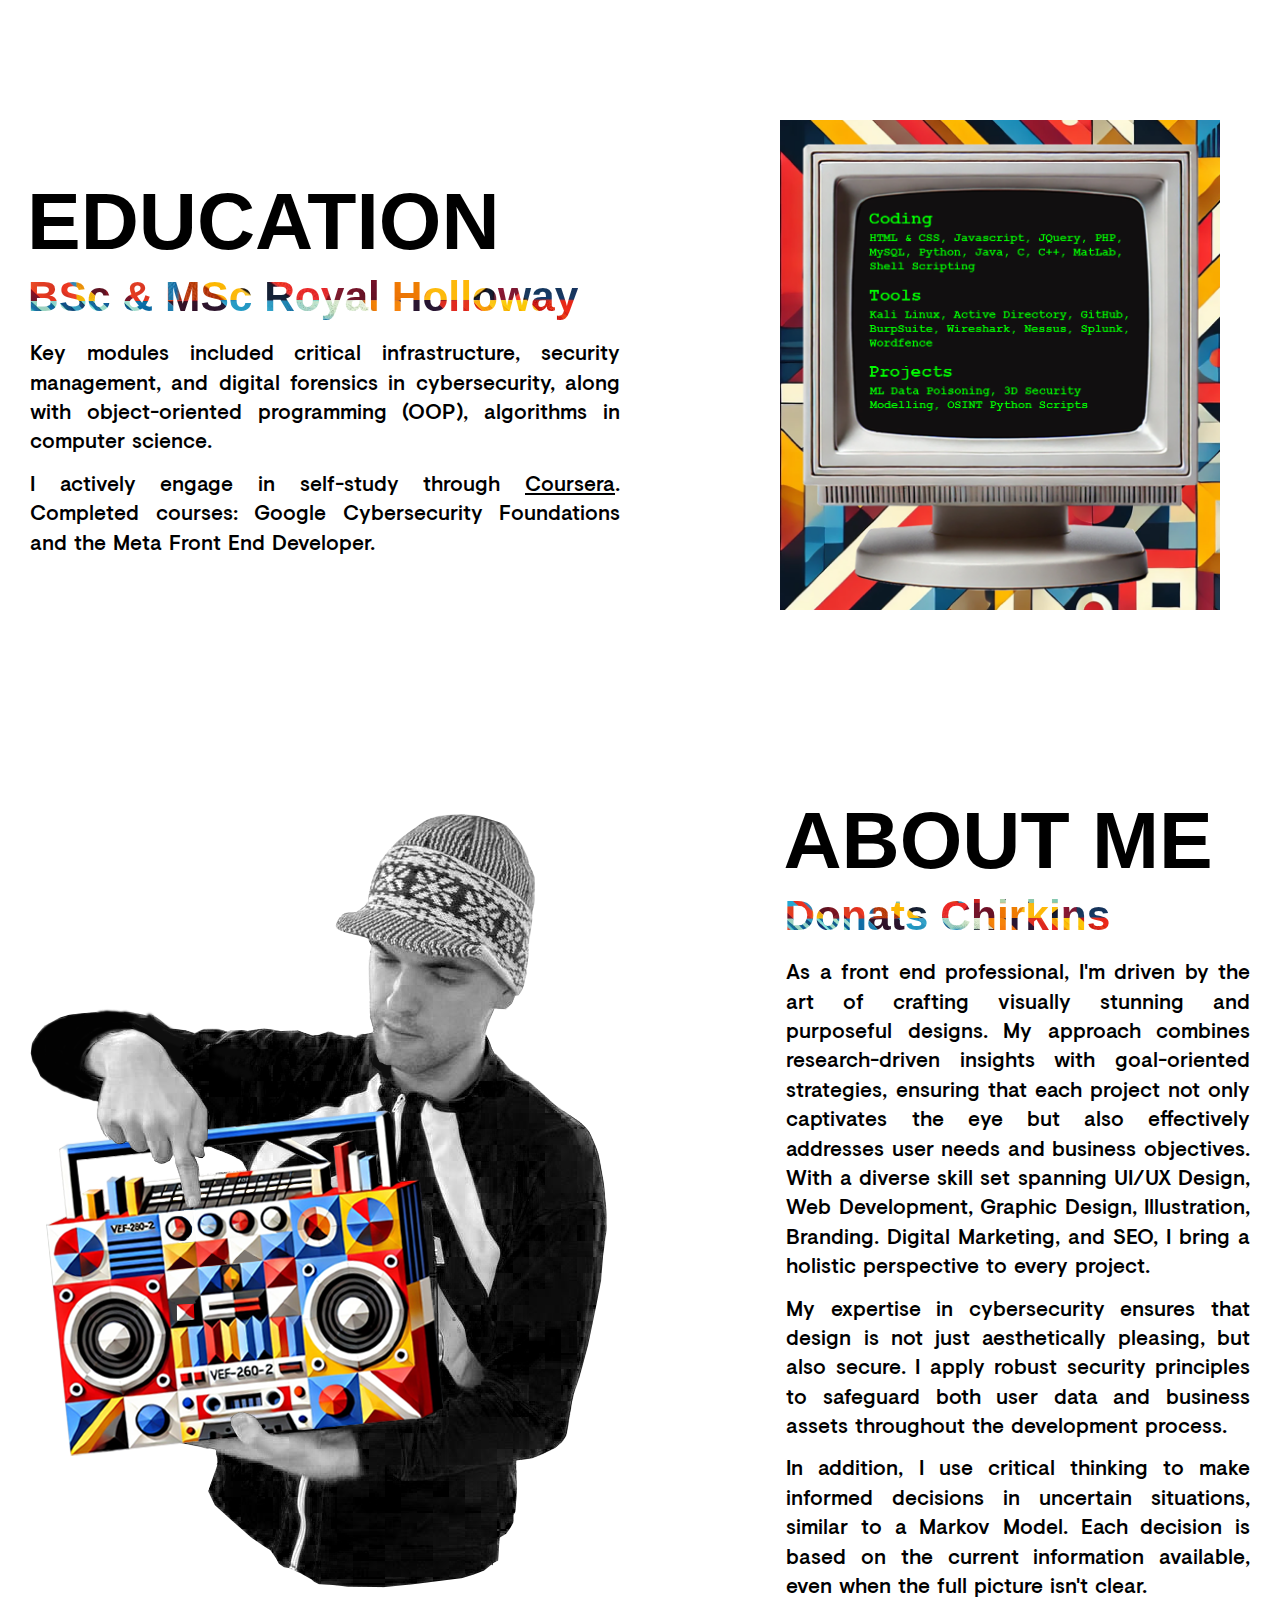
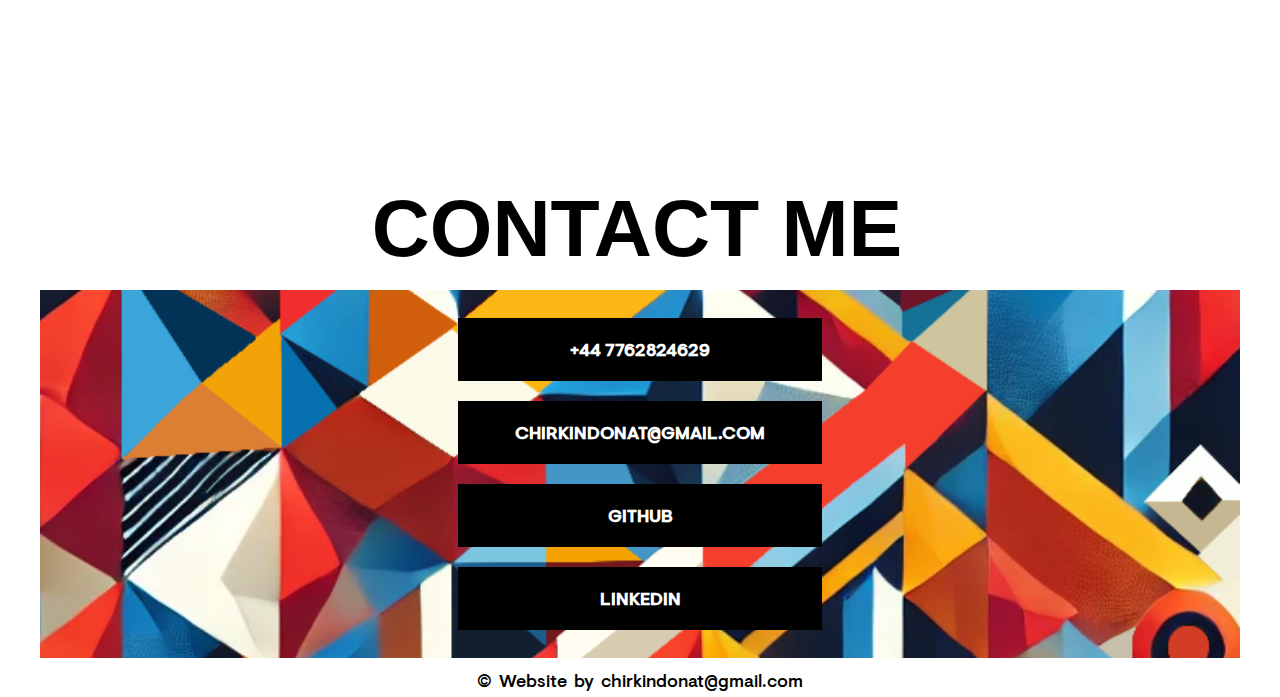
==== commit 910914b4: "SEO optimisation" ====
--- a/index.html
+++ b/index.html
@@ -11,7 +11,6 @@
         <meta name="distribution" content="global">
         <meta http-equiv="Content-Type" content="text/html; charset=utf-8">
         <meta http-equiv="default-style" content="style.css">
-        <meta http-equiv="refresh" content="3600"> 
         <meta http-equiv="expires" content="0">
         <meta http-equiv="Content-Language" content="en">
         <meta http-equiv="X-UA-Compatible" content="IE=edge">
@@ -70,7 +69,7 @@
                     <div id="mode-icon"></div>
     
                     <!-- Sandwich Menu Icon -->
-                    <button id="menu-icon" type="button"></button>
+                    <button id="menu-icon" type="button" name="navigation" aria-label="navigation"></button>
                 </div>
             </div>
     
@@ -103,7 +102,7 @@
             </div>
     
             <div class="col-40 col-1-2 right">
-                <img class="man" src="media/man.png" alt="Developer Image">
+                <img class="man" src="media/man.webp" alt="Developer Image">
             </div>
         </div>
     </section>
@@ -160,7 +159,7 @@
     <section id="design" class="container">
         <div class="row row-4">
             <div class="col-60 col-4-1">
-                <img src="../media/citation-icon.png" class="citation-icon">
+                <img src="../media/citation-icon.png" class="citation-icon" alt="Citation Icon">
                 <p class="description citation study">A study by Stanford University found that 75% of users judge a website's credibility based on its design alone</p>
             </div>
             <div class="col-40 col-4-2">
@@ -307,7 +306,7 @@
                     Google Cybersecurity Foundations and the Meta Front End Developer. </p>
             </div>
             <div class="col-8-2 left">
-                <img src="../media/education.png" class="education">
+                <img src="../media/education.webp" class="education" alt="Education Symbol">
             </div>
         </div>
     </section>
@@ -316,7 +315,7 @@
     <section id="about" class="container desktop">
         <div class="row row-9">
             <div class="col-9-1">
-                <img src="../media/me2.png" class="me">
+                <img src="../media/me2.webp" class="me" alt="Donats Chirkins">
             </div>
             <div class="col-9-2">
                 <h2 class="title">About Me</h2>
@@ -340,7 +339,7 @@
             <div class="col-9-1">
                 <h2 class="title">About Me</h2>
                 <p class="colored-text-1">Donats Chirkins</p>
-                <img src="../media/me2.png" class="me">
+                <img src="../media/me2.webp" class="me" alt="Donats Chirkins">
                 <p class="description announce mobile-description">As a front end professional, I'm driven by the art of crafting 
                     visually stunning and purposeful designs. My approach combines research-driven insights with 
                     goal-oriented strategies, ensuring that each project not only captivates the eye but also effectively 
--- a/css/style.css
+++ b/css/style.css
@@ -2,7 +2,7 @@
 :root {
     --background-color: white; 
     --text-color: black; 
-    --coloured-text: url('../media/background-abstract.png');
+    --coloured-text: url('../media/background-abstract.webp');
 }
 
 body {
@@ -326,6 +326,7 @@
 /* Make the image responsive */
 .man {
     max-width: 100%;
+    max-height: 70vh;
 }
 
 
@@ -344,7 +345,7 @@
     flex-wrap: wrap;
     max-width: 1200px;
     padding: 30px;
-    background-image: url(../media/bg.png);
+    background-image: url(../media/bg.webp);
     background-size: cover;
     background-position: center;
     box-sizing: border-box;
@@ -436,7 +437,7 @@
 
 /* Colored text effect with background image for "Do" and "n't" */
 .coloured-text-5 {
-    background-image: url('../media/background-abstract.png'); 
+    background-image: url('../media/background-abstract.webp'); 
     background-size: cover;
     background-position: center;
     -webkit-background-clip: text;
@@ -564,7 +565,7 @@
 }
 
 .col-7-1 {
-    background: url(../media/pc1.png);
+    background: url(../media/pc1.webp);
     background-size: contain;
     background-repeat: no-repeat;
     display: flex;
@@ -662,7 +663,7 @@
     justify-content: space-between;
     gap: 20px;
     max-width: 1200px;
-    background: url('../media/bg2.png') no-repeat center center;
+    background: url('../media/bg2.webp') no-repeat center center;
     background-size: cover;
 }
 
@@ -732,12 +733,12 @@
         font-size: 70px;
     }
 
-    .primary-menu-container{
-        padding: 0px 20px 0px 0px;
+    .primary-menu{
+        padding: 5px 30px 5px 10px;
     }
 
     .secondary-menu{
-        margin: 0px 20px 0px 0px;
+        margin: 0px 30px 0px 0px;
     }
 
     .col-7-1{
@@ -815,7 +816,7 @@
     }
 
     .man {
-        max-width: 390px;
+        max-width: 360px;
         width: 100%;
     }
 }
@@ -879,7 +880,7 @@
         padding: 20px; 
         width: 100%;
         height: 80vh;
-        background: url(../media/pc1.png);
+        background: url(../media/pc1.webp);
         background-size: cover;
         background-position: center;
         background-repeat: no-repeat;
@@ -925,7 +926,7 @@
         flex: 0 0 100%; 
         display: block; 
         height: 80vh;
-        background: url(../media/pc1.png);
+        background: url(../media/pc1.webp);
         background-size: cover;
         background-position: center;
     }
@@ -1069,6 +1070,11 @@
 @media (max-width: 620px) {
     .primary-menu-container{
         display:block;
+        padding: 5px 20px 5px 10px;
+    }
+
+    .secondary-menu{
+        margin: 0px 10px 0px 0px;
     }
 
     #home{
@@ -1180,7 +1186,7 @@
 
     .col-7-2 {
         height: 350px;
-        background: url(../media/pc2.png);
+        background: url(../media/pc2.webp);
         background-size: cover;
         background-position: center;
         background-repeat: no-repeat;
@@ -1395,7 +1401,7 @@
 
     .col-7-2 {
         height: 320px;
-        background: url(../media/pc3.png);
+        background: url(../media/pc3.webp);
         background-size: cover;
         background-position: center;
         background-repeat: no-repeat;
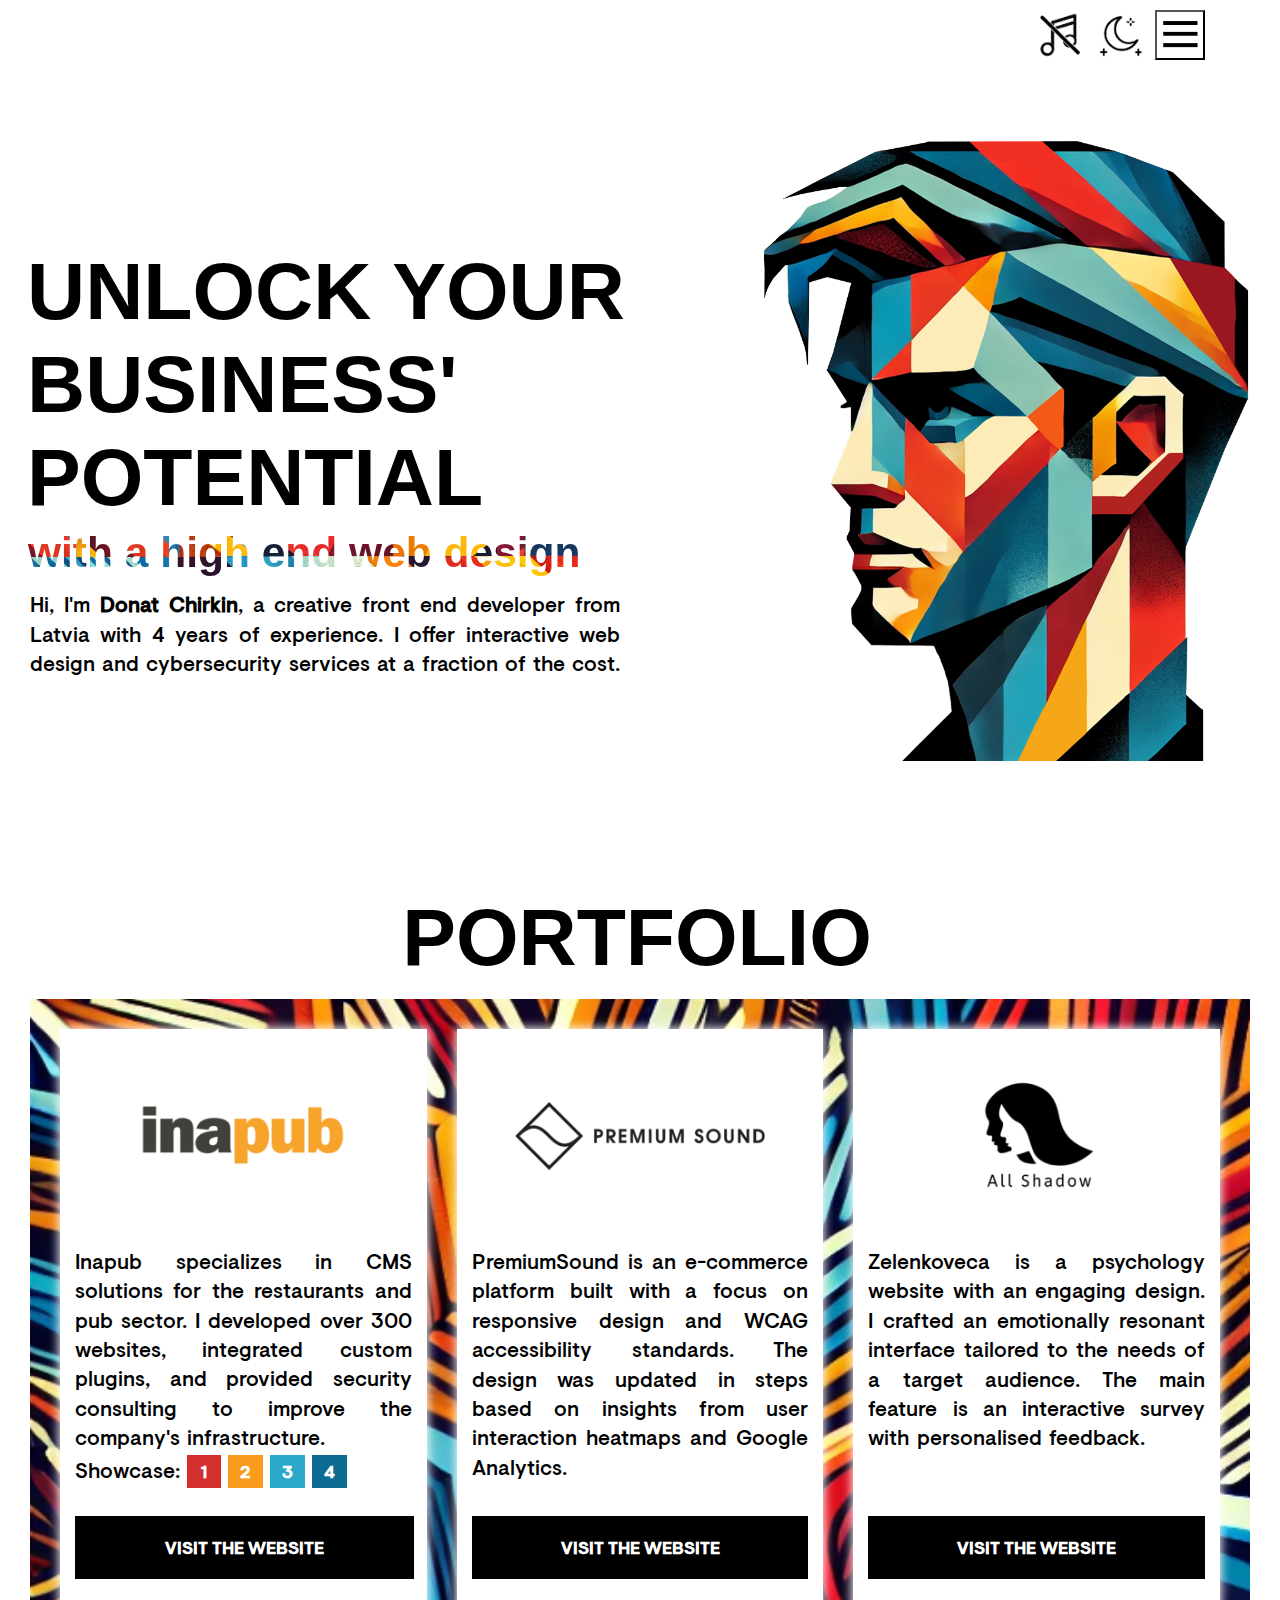
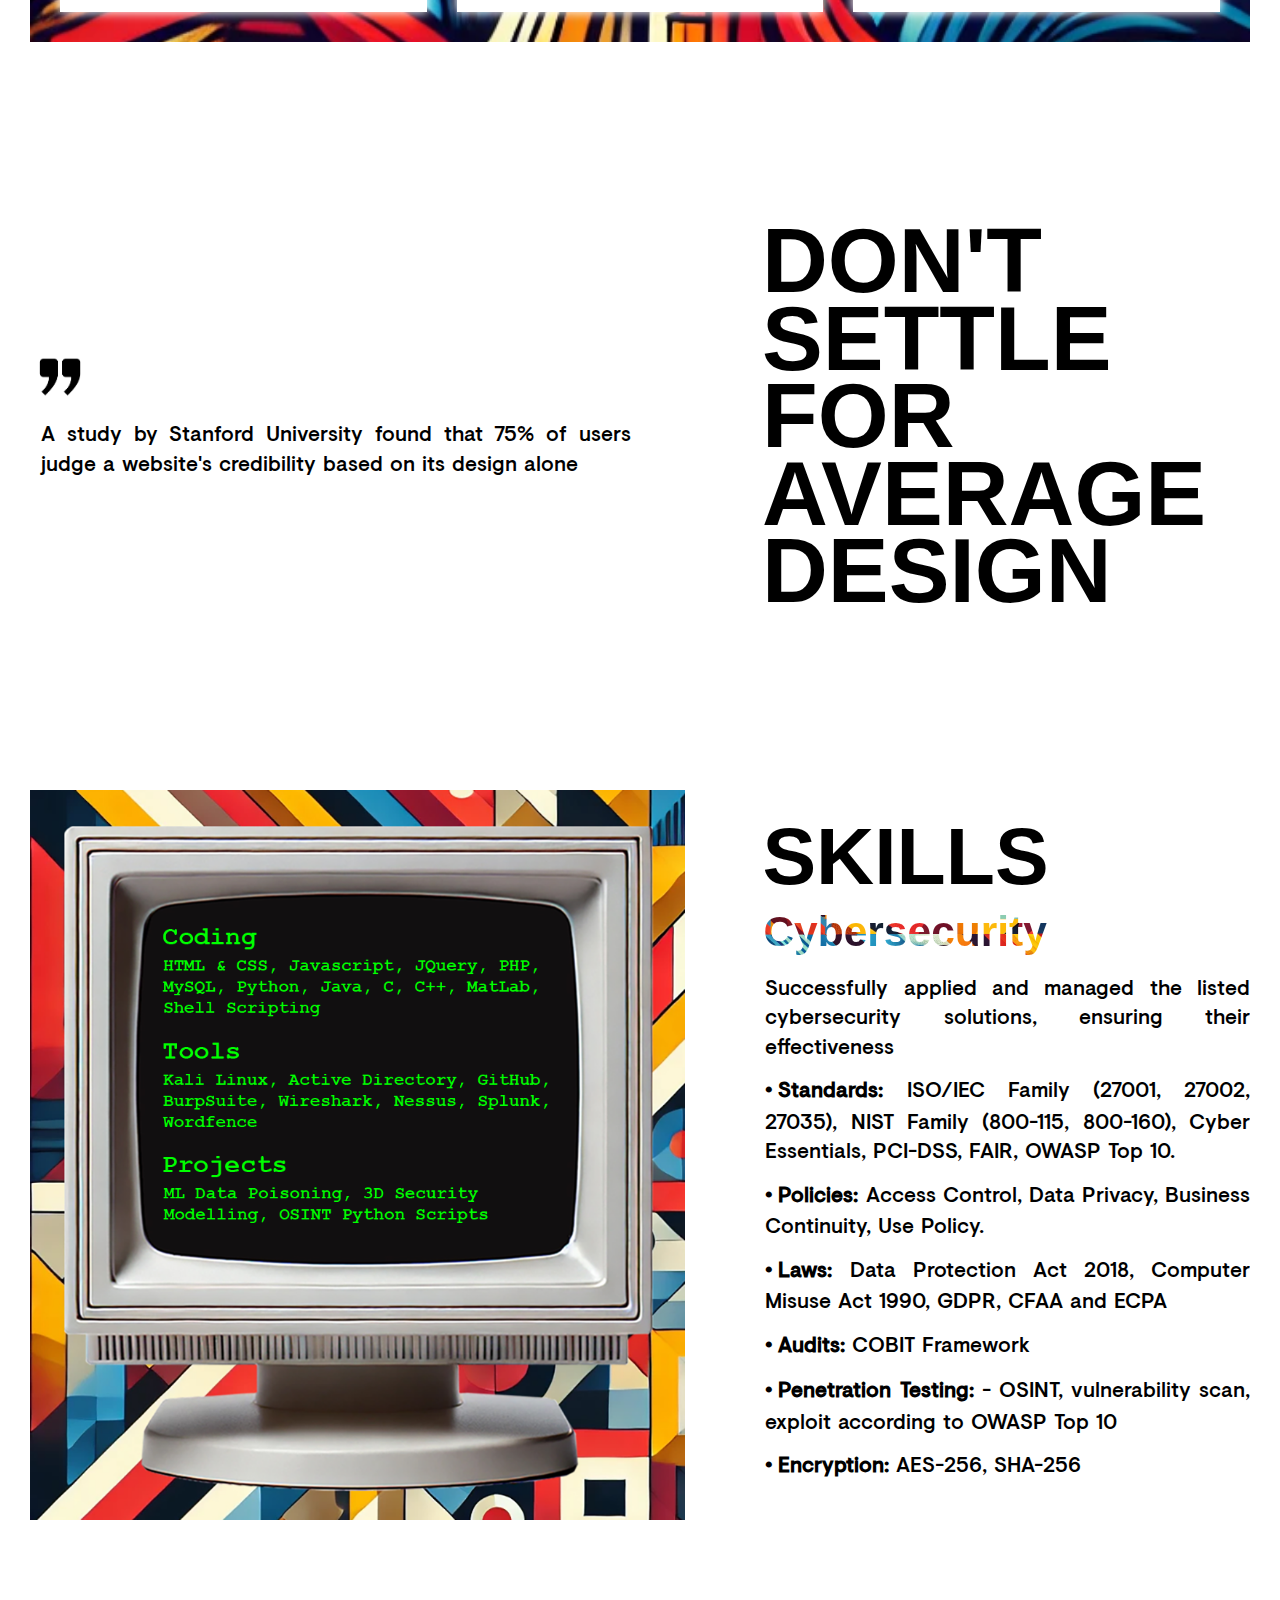
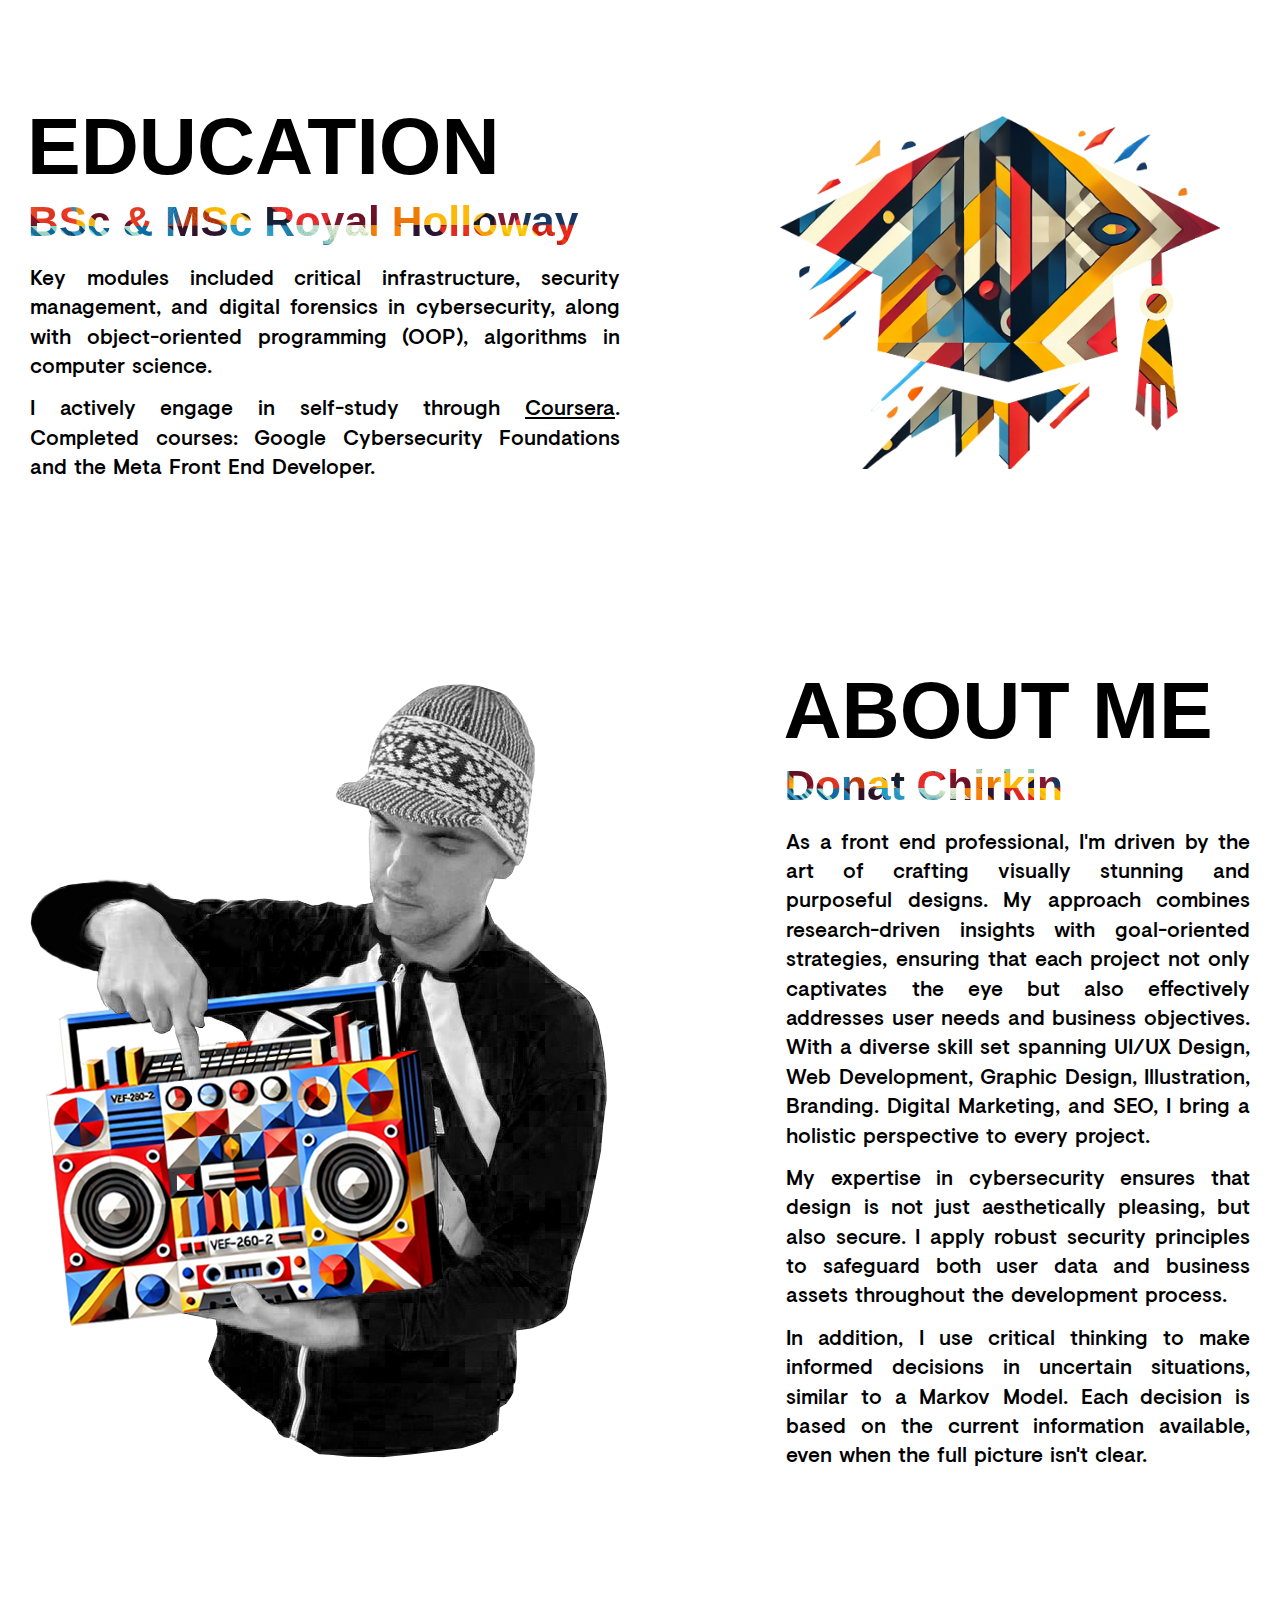
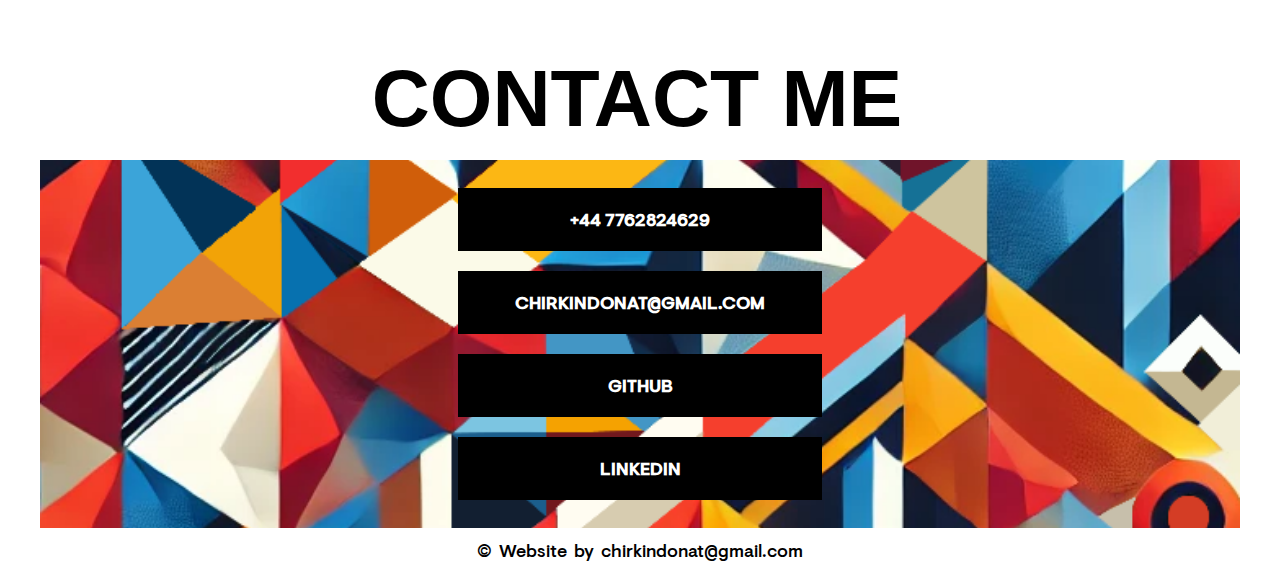
==== commit 1d6533ba: "Chirkin Donat" ====
--- a/index.html
+++ b/index.html
@@ -3,11 +3,11 @@
     <head>
         <!-- Basic Meta Tags -->
         <meta charset="UTF-8">
-        <meta name="author" content="Donats Chirkins">
-        <meta name="description" content="Donats Developer - Portfolio showcasing projects, skills, and contact information.">
-        <meta name="application-name" content="Donats Developer">
+        <meta name="author" content="Donat Chirkin">
+        <meta name="description" content="Donat Developer - Portfolio showcasing projects, skills, and contact information.">
+        <meta name="application-name" content="Donat Developer">
         <meta name="viewport-fit" content="cover">
-        <meta name="subject" content="Web development portfolio of Donats Chirkins.">
+        <meta name="subject" content="Web development portfolio of Donat Chirkin.">
         <meta name="distribution" content="global">
         <meta http-equiv="Content-Type" content="text/html; charset=utf-8">
         <meta http-equiv="default-style" content="style.css">
@@ -21,7 +21,7 @@
         <meta name="color-scheme" content="light only">
         
         <!-- Title -->
-        <title>Donats Developer</title>
+        <title>Donat Developer</title>
     
         <!-- SEO Meta Tags -->
         <meta name="robots" content="index, follow">
@@ -34,8 +34,8 @@
         <meta name="viewport" content="width=device-width, initial-scale=1.0">
     
         <!-- Open Graph Tags for Social Media -->
-        <meta property="og:title" content="Donats Developer">
-        <meta property="og:description" content="A portfolio showcasing Donats Chirkins' web development skills and projects.">
+        <meta property="og:title" content="Donat Developer">
+        <meta property="og:description" content="A portfolio showcasing Donat Chirkin' web development skills and projects.">
         <meta property="og:type" content="website">
         <meta property="og:image" content="../media/favicon.jpg">
         <!-- TO BE DONE -->
@@ -43,11 +43,8 @@
     
         <!-- Favicon -->
         <link rel="icon" href="../media/favicon.jpg" type="image/x-icon">
-        <link rel="canonical" href="https://www.donatsdeveloper.com/">
-        <link rel="dns-prefetch" href="//example.com">
-
-        <!-- Security -->
-        <meta http-equiv="Content-Security-Policy" content="default-src 'self'; script-src 'self' link.com;">
+        <link rel="canonical" href="https://chirkindonat.com.com/">
+        <link rel="dns-prefetch" href="chirkindonat.com.com">
 
         <link rel="stylesheet" href="css/style.css">
     </head>    
@@ -97,7 +94,7 @@
             <div class="col-60 col-1-1">
                 <h1 class="title">Unlock Your <br>Business' <br>Potential</h1>
                 <h3 class="colored-text-1 coloured">with a high end web design</h3>
-                <p class="description none-padding">Hi, I'm <strong>Donats Chirkins</strong>, a creative front end developer from Latvia with 4 years of experience. 
+                <p class="description none-padding">Hi, I'm <strong>Donat Chirkin</strong>, a creative front end developer from Latvia with 4 years of experience. 
                    I offer interactive web design and cybersecurity services at a fraction of the cost. </p>
             </div>
     
@@ -315,11 +312,11 @@
     <section id="about" class="container desktop">
         <div class="row row-9">
             <div class="col-9-1">
-                <img src="../media/me2.webp" class="me" alt="Donats Chirkins">
+                <img src="../media/me2.webp" class="me" alt="Donat Chirkin">
             </div>
             <div class="col-9-2">
                 <h2 class="title">About Me</h2>
-                <p class="colored-text-1">Donats Chirkins</p>
+                <p class="colored-text-1">Donat Chirkin</p>
                 <p class="description announce">As a front end professional, I'm driven by the art of crafting 
                     visually stunning and purposeful designs. My approach combines research-driven insights with 
                     goal-oriented strategies, ensuring that each project not only captivates the eye but also effectively 
@@ -338,8 +335,8 @@
         <div class="row row-9">
             <div class="col-9-1">
                 <h2 class="title">About Me</h2>
-                <p class="colored-text-1">Donats Chirkins</p>
-                <img src="../media/me2.webp" class="me" alt="Donats Chirkins">
+                <p class="colored-text-1">Donat Chirkin</p>
+                <img src="../media/me2.webp" class="me" alt="Donat Chirkin">
                 <p class="description announce mobile-description">As a front end professional, I'm driven by the art of crafting 
                     visually stunning and purposeful designs. My approach combines research-driven insights with 
                     goal-oriented strategies, ensuring that each project not only captivates the eye but also effectively 
--- a/css/style.css
+++ b/css/style.css
@@ -570,7 +570,7 @@
     background-repeat: no-repeat;
     display: flex;
     flex: 0 0 57%;
-    height: 750px;
+    height: 730px;
     padding: 0px 20px 0px 20px;
 }
 
@@ -816,7 +816,7 @@
     }
 
     .man {
-        max-width: 360px;
+        max-width: 370px;
         width: 100%;
     }
 }
@@ -1298,6 +1298,7 @@
     #about{
         padding: 0px 10px 60px 10px;
     }
+}
 
 @media (max-width: 440px) {
     .row-3{
@@ -1435,12 +1436,4 @@
     .project-logo{
         margin: 0px 0px 0px 8px;
     }
-}
-
-
-
-/* Height Optimisation */
-
-@media (max-height: 800px) and (max-width: 800px) {
-
 }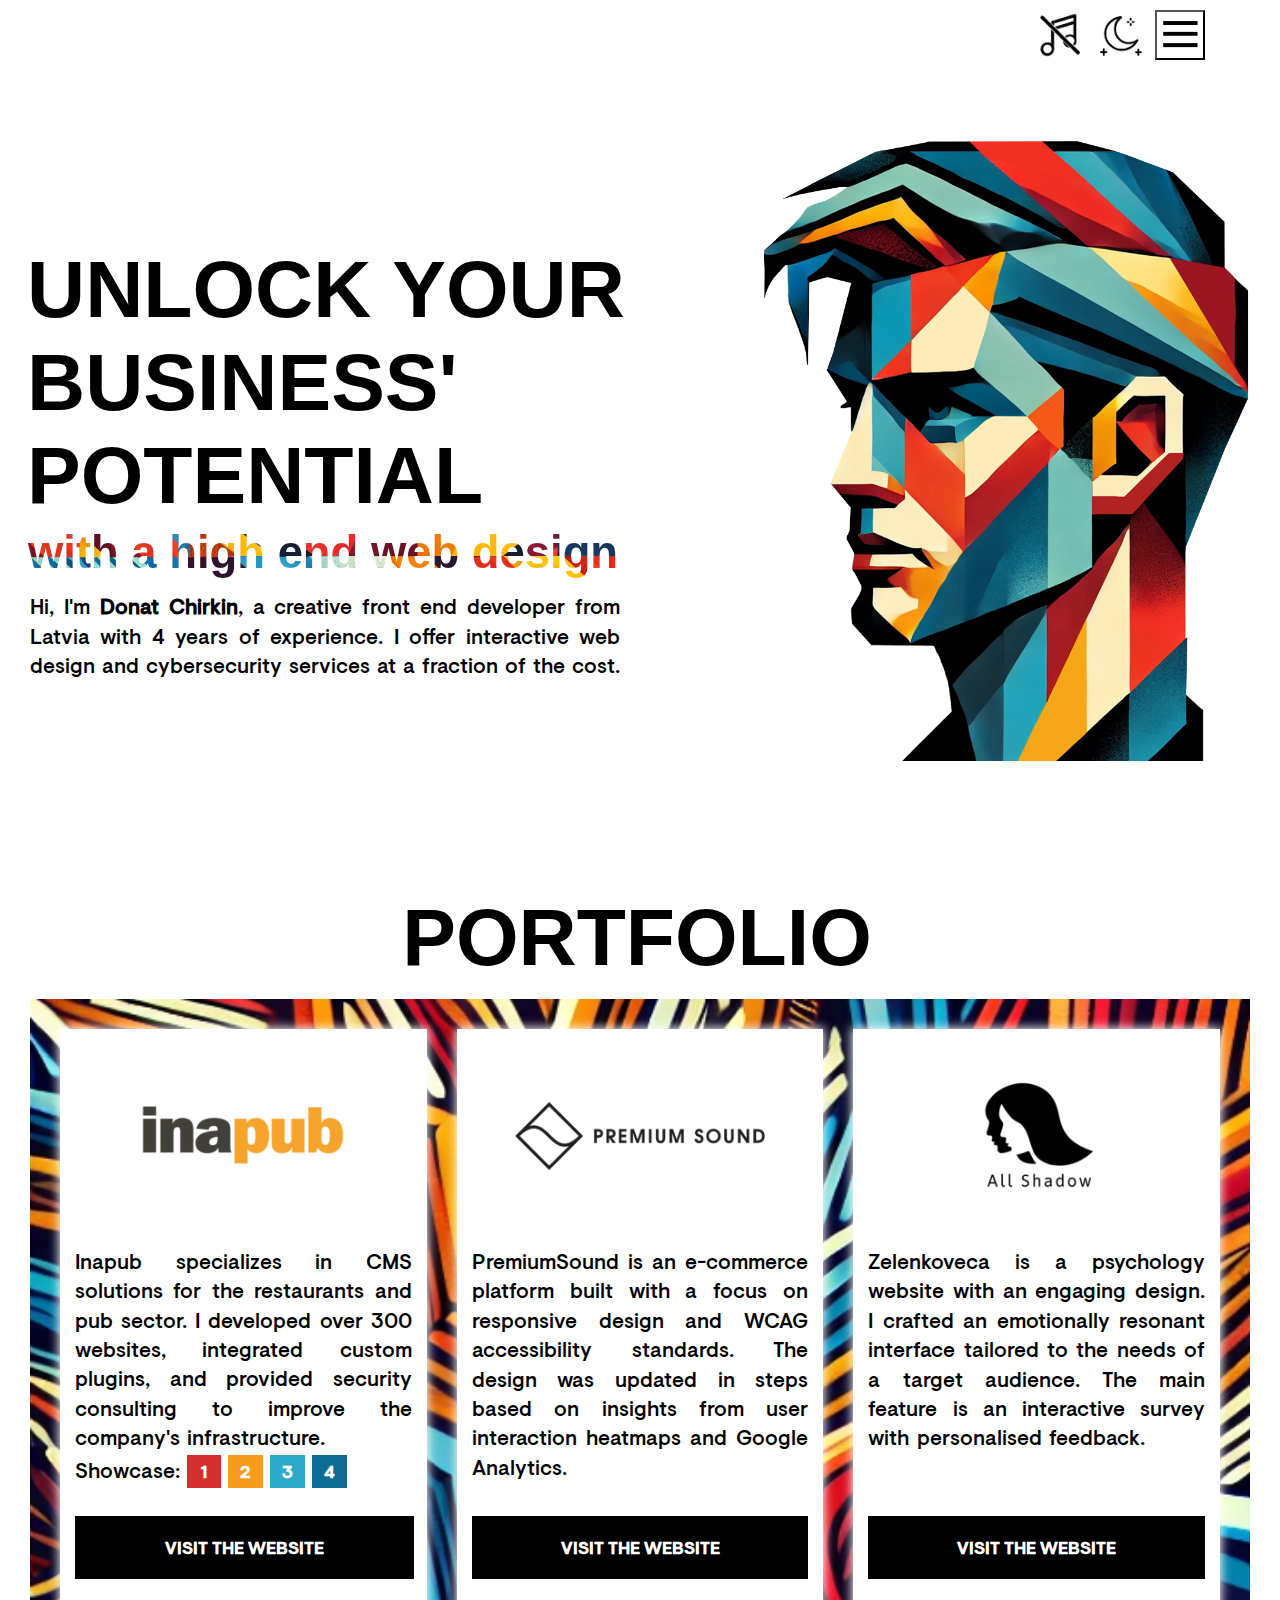
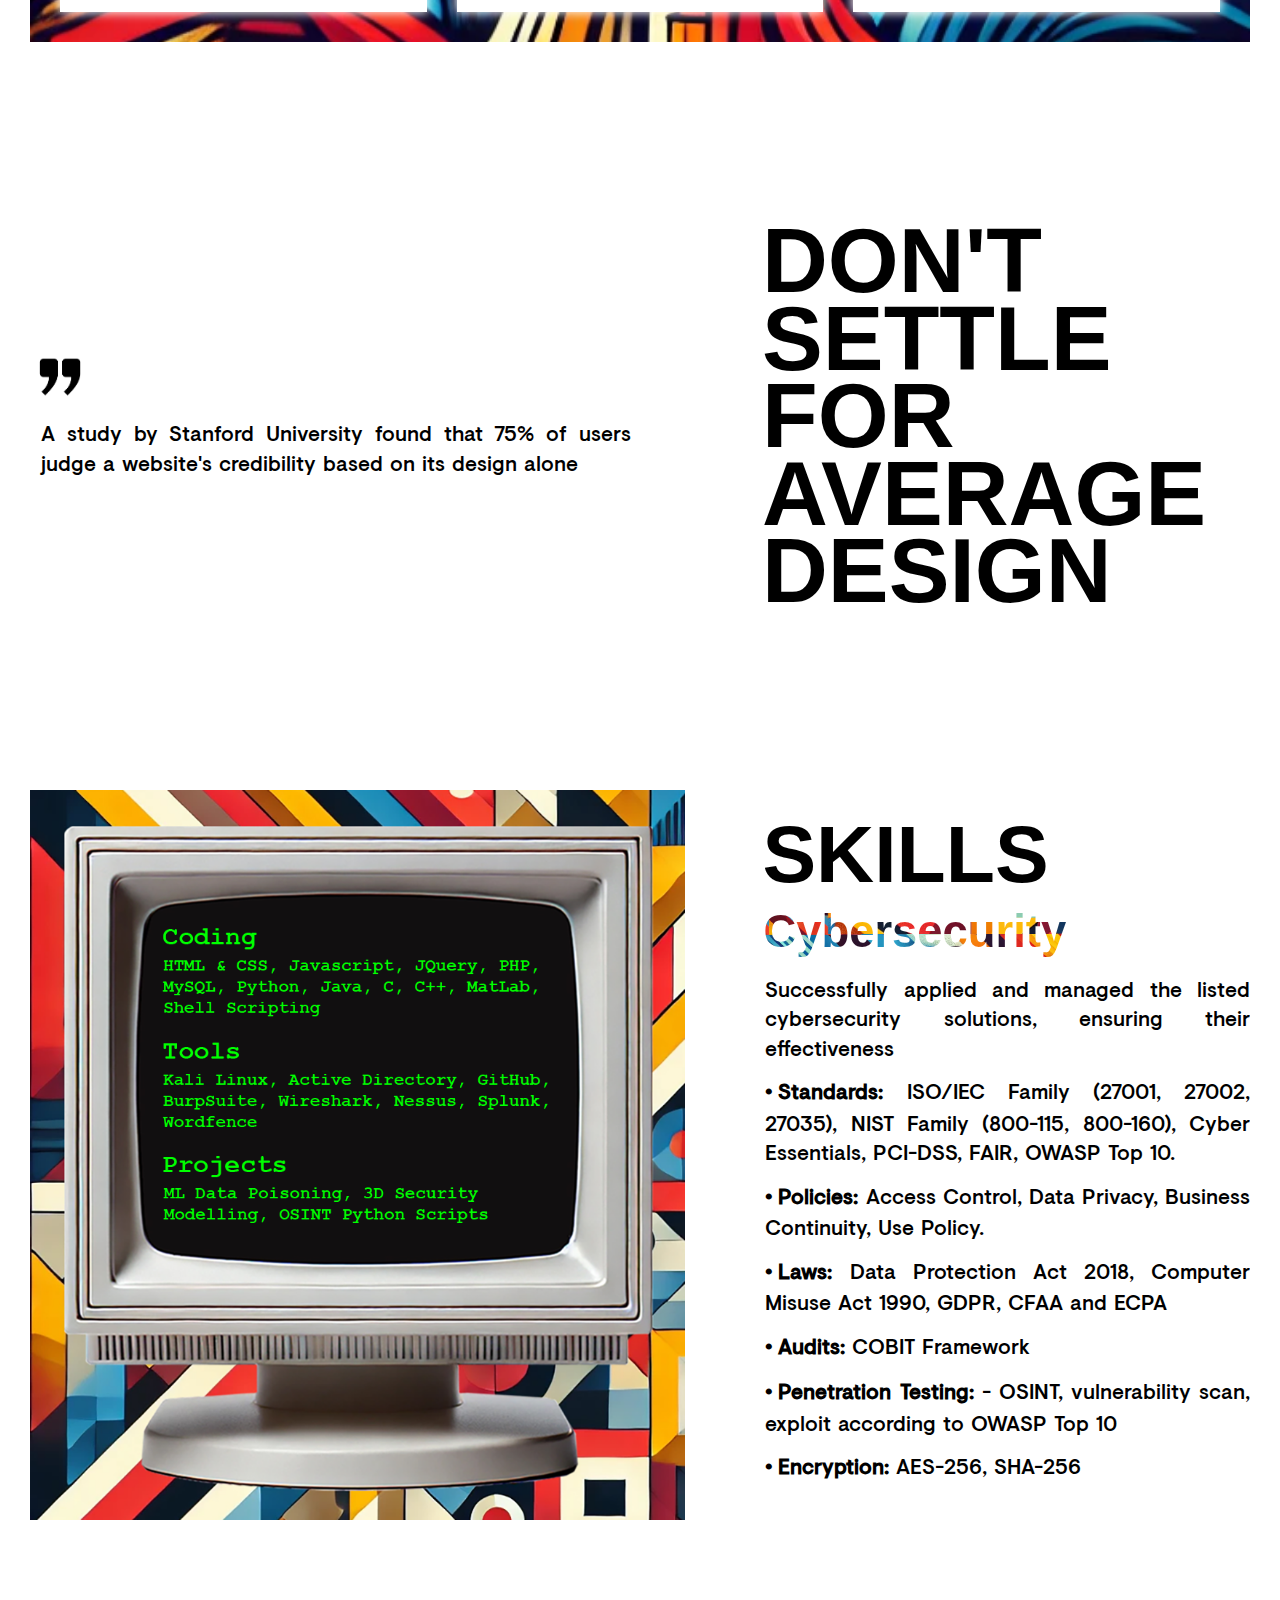
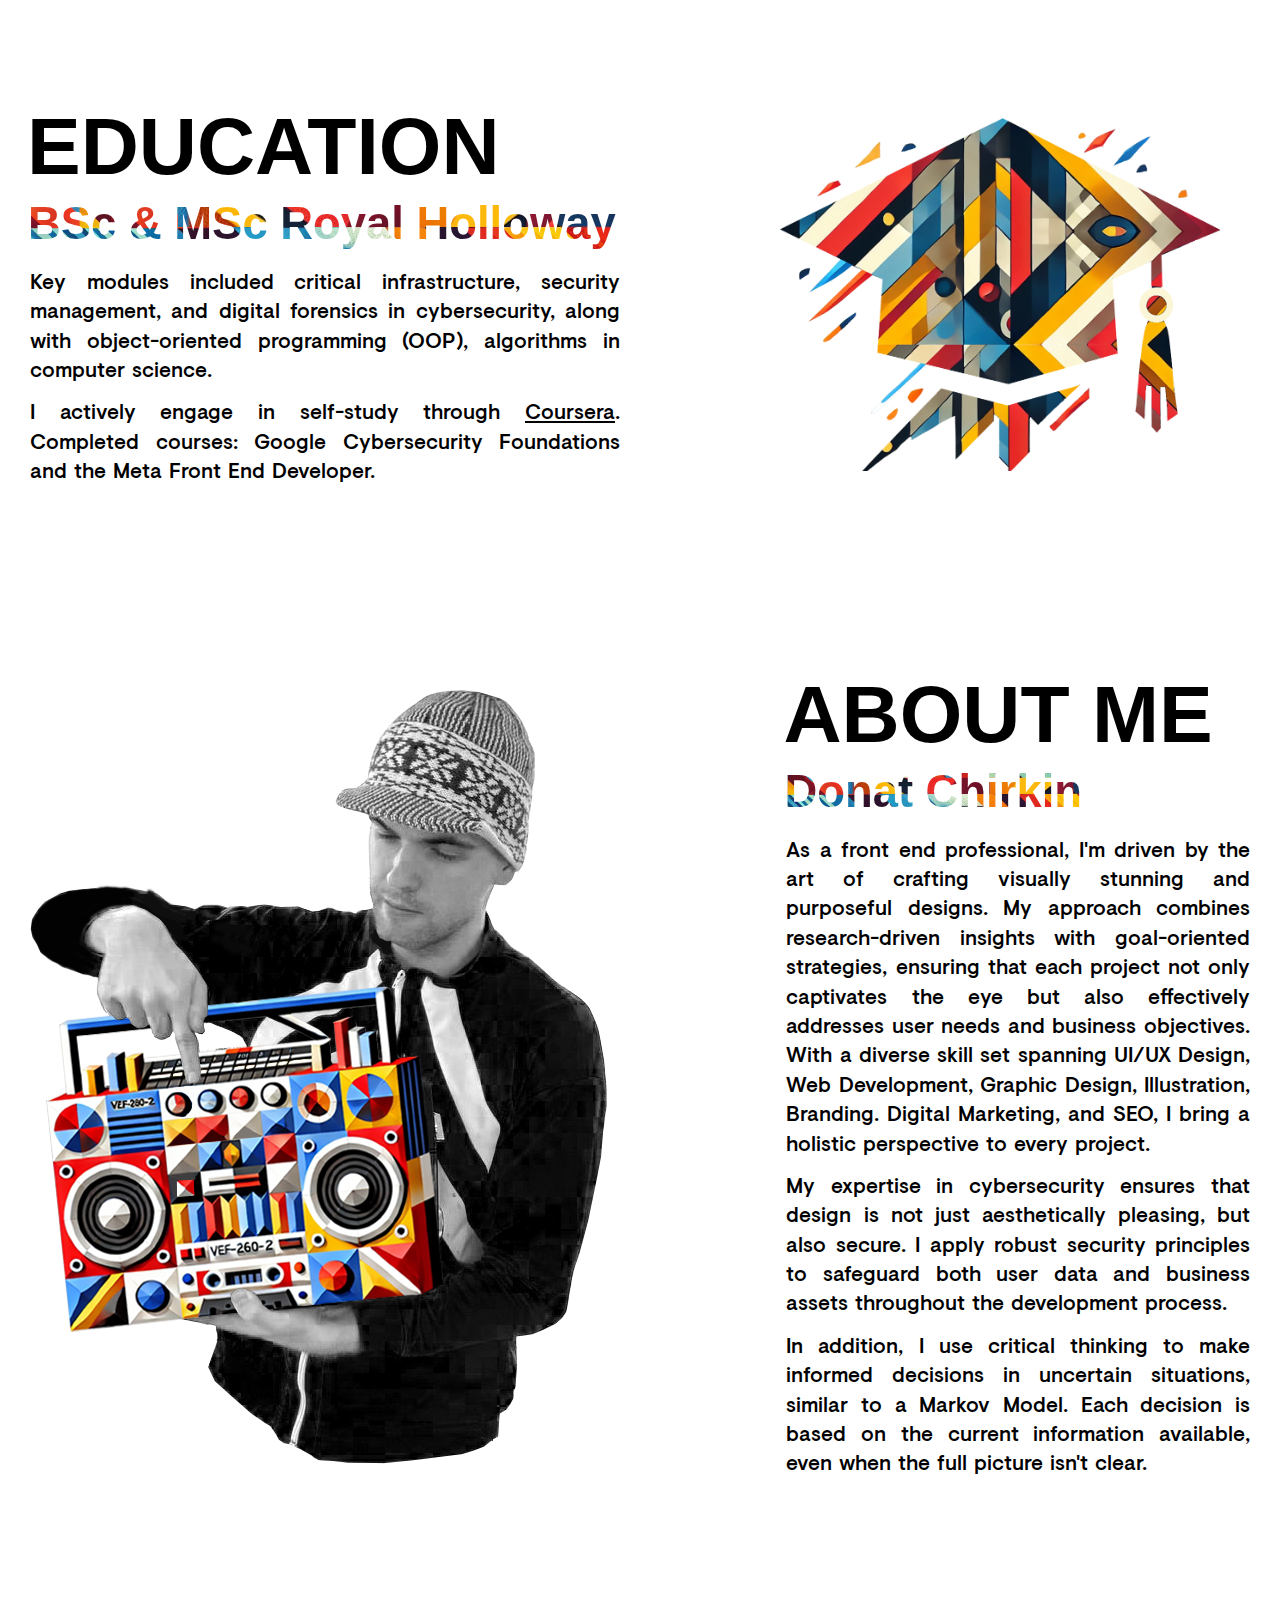
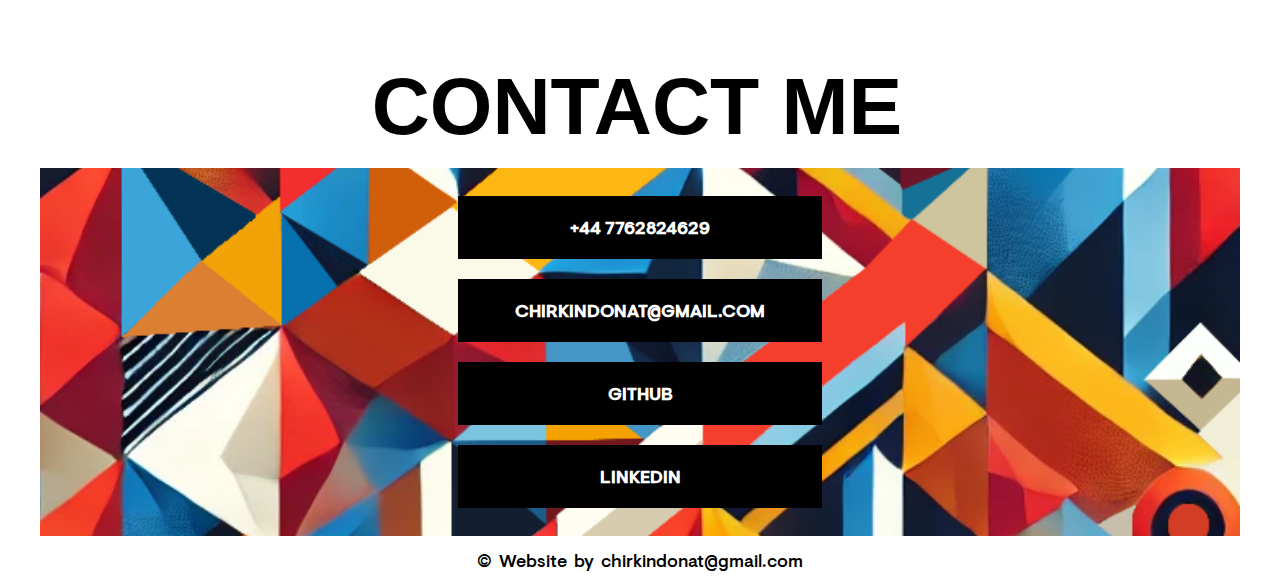
==== commit 71e64608: "colored text change" ====
--- a/index.html
+++ b/index.html
@@ -43,7 +43,7 @@
     
         <!-- Favicon -->
         <link rel="icon" href="../media/favicon.jpg" type="image/x-icon">
-        <link rel="canonical" href="https://chirkindonat.com.com/">
+        <link rel="canonical" href="https://chirkindonat.com/">
         <link rel="dns-prefetch" href="chirkindonat.com.com">
 
         <link rel="stylesheet" href="css/style.css">
--- a/css/style.css
+++ b/css/style.css
@@ -162,6 +162,7 @@
     font-size: 18px;
     text-align: center; 
     max-width: 100%!important;
+    padding: 15px 0px 8px 0px;
 }
 
 .none-padding{
@@ -169,7 +170,7 @@
 }
 
 .colored-text-1 {
-    font-size: 42.5px;
+    font-size: 45.4px;
     font-weight: bold;
     font-family: sans-serif;
     background-image: var(--coloured-text);
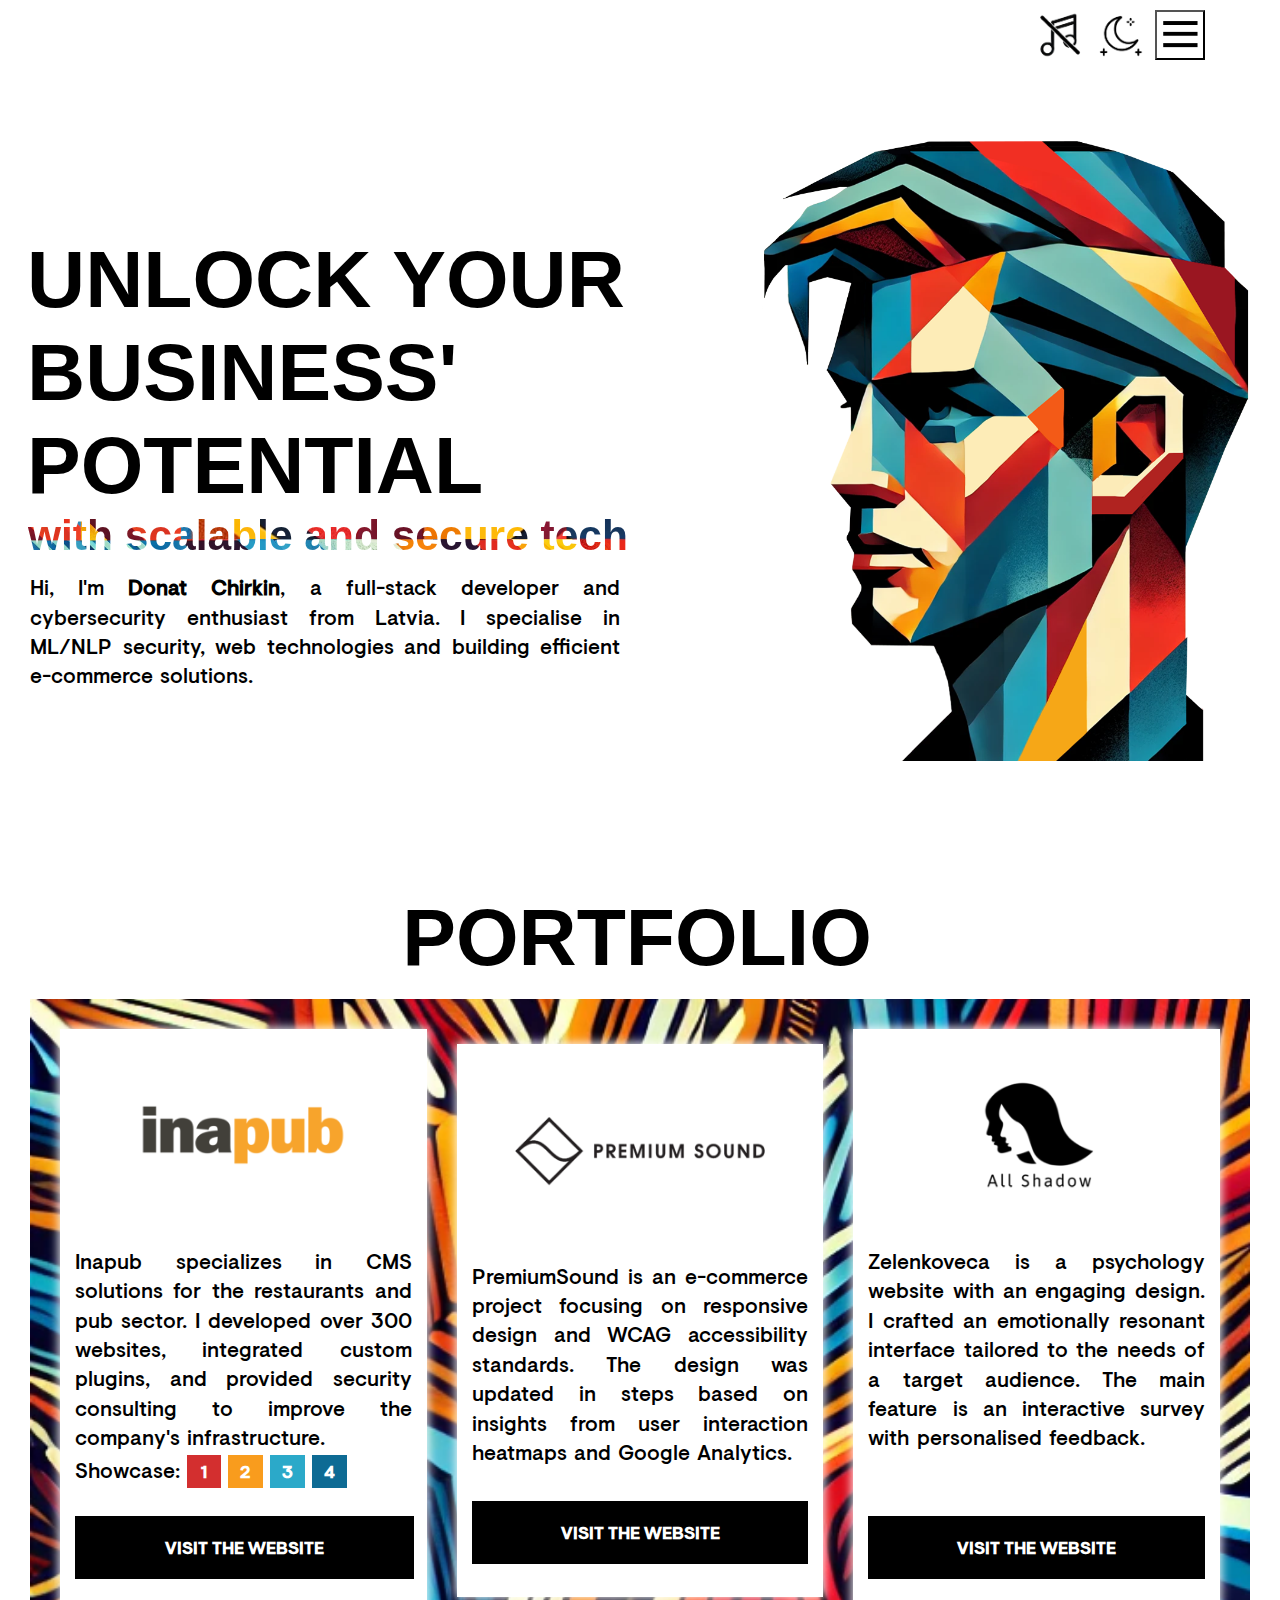
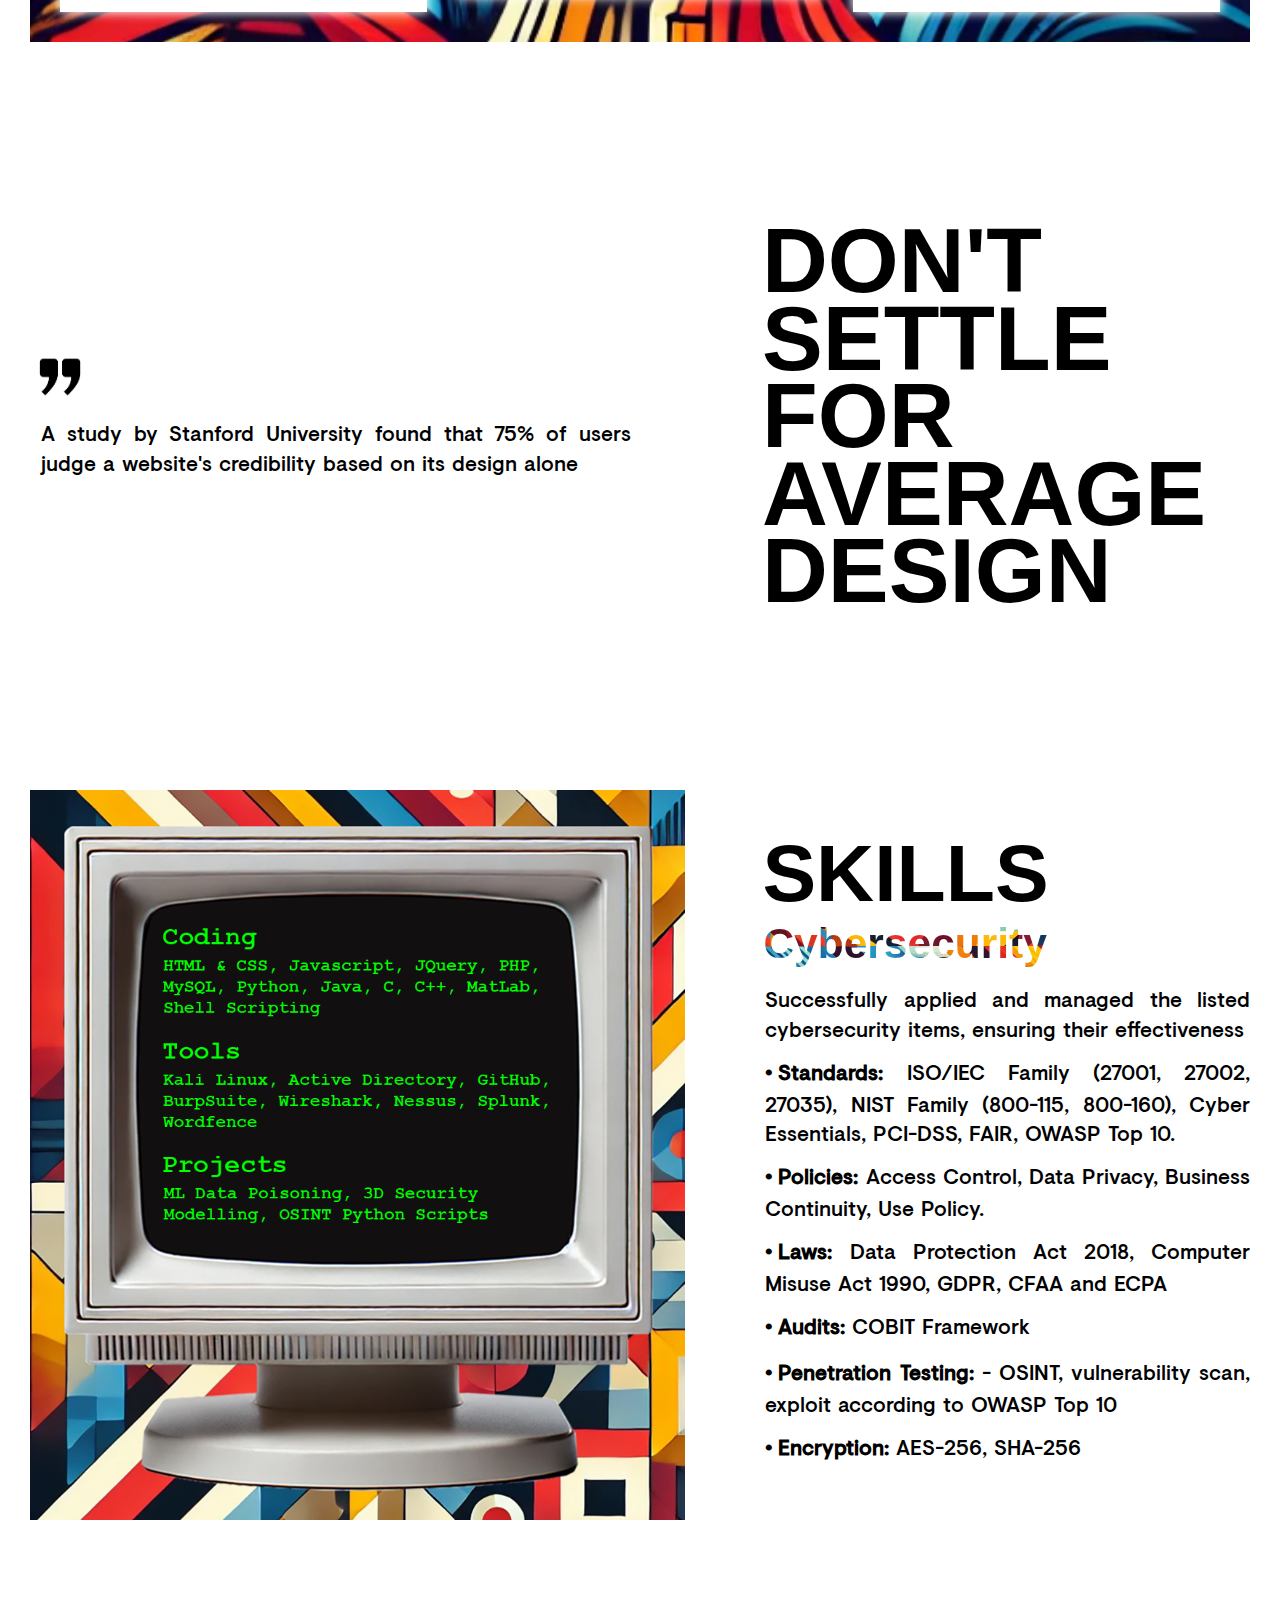
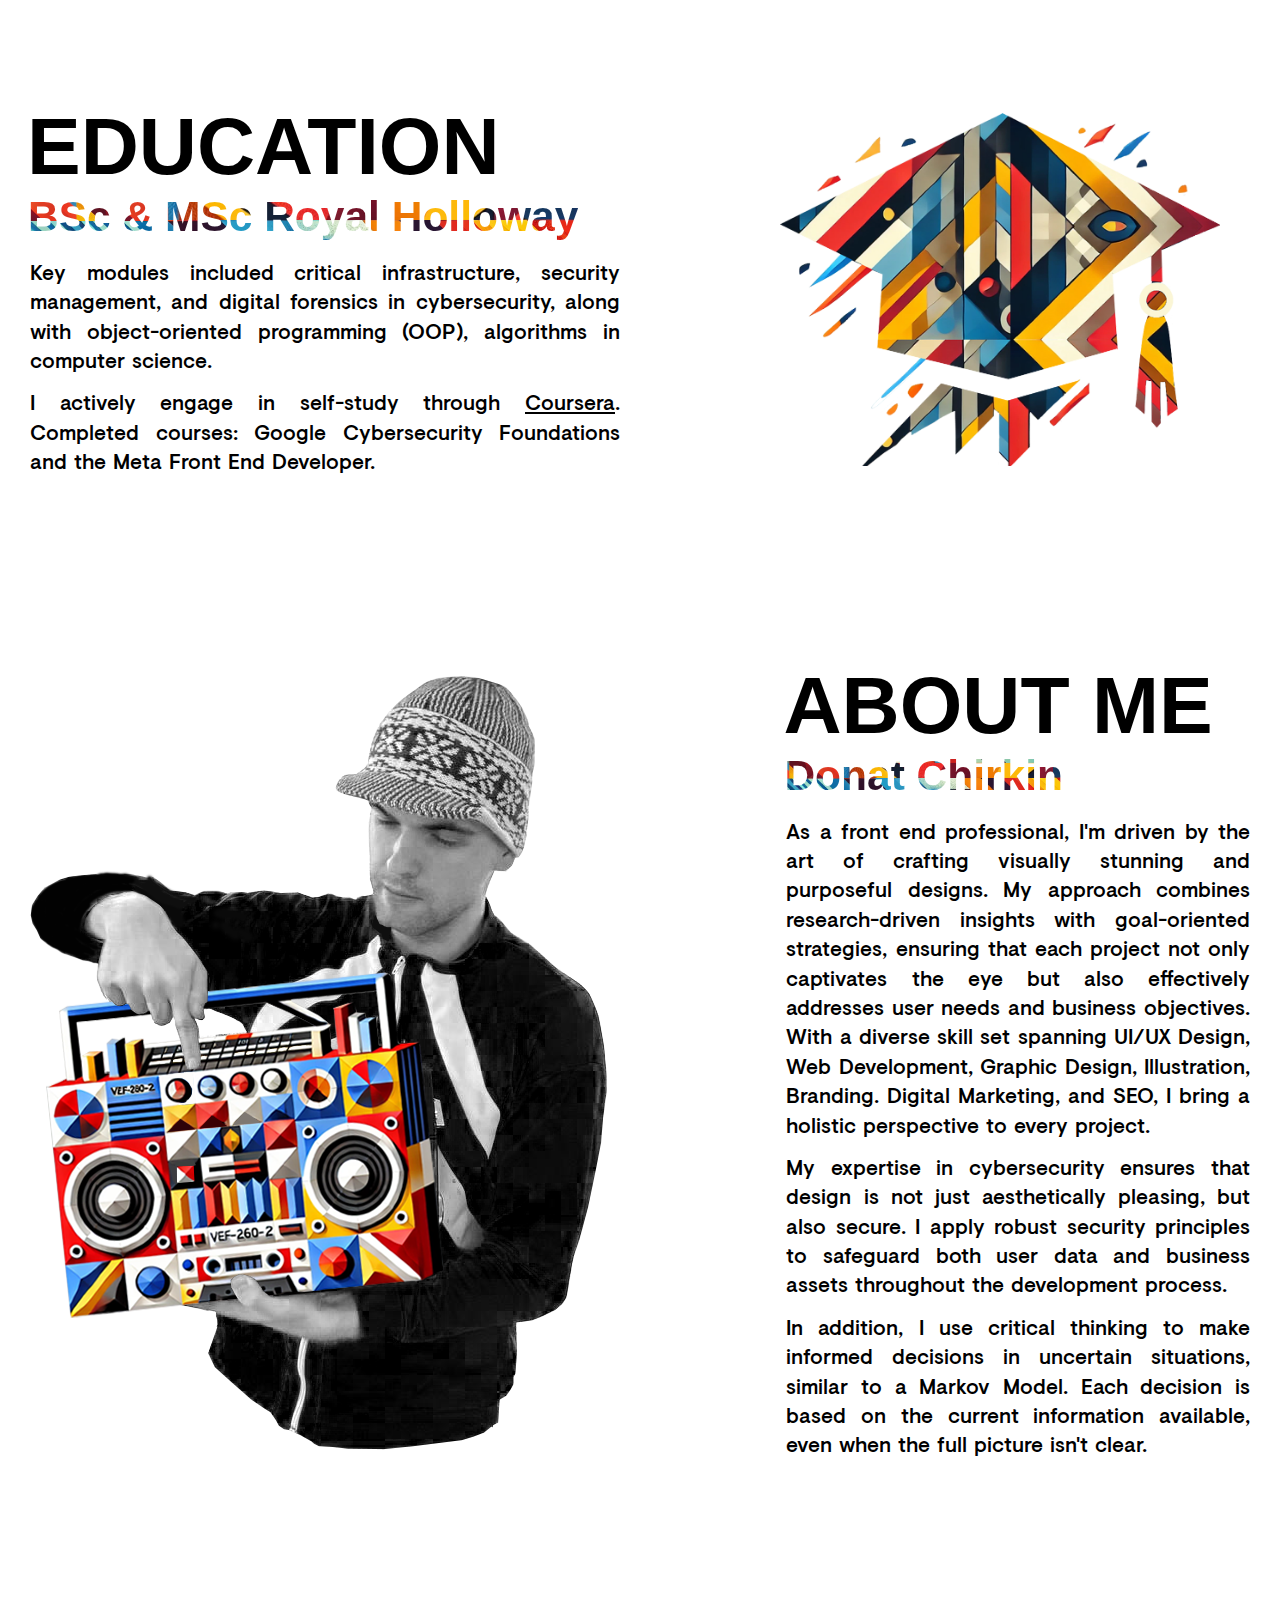
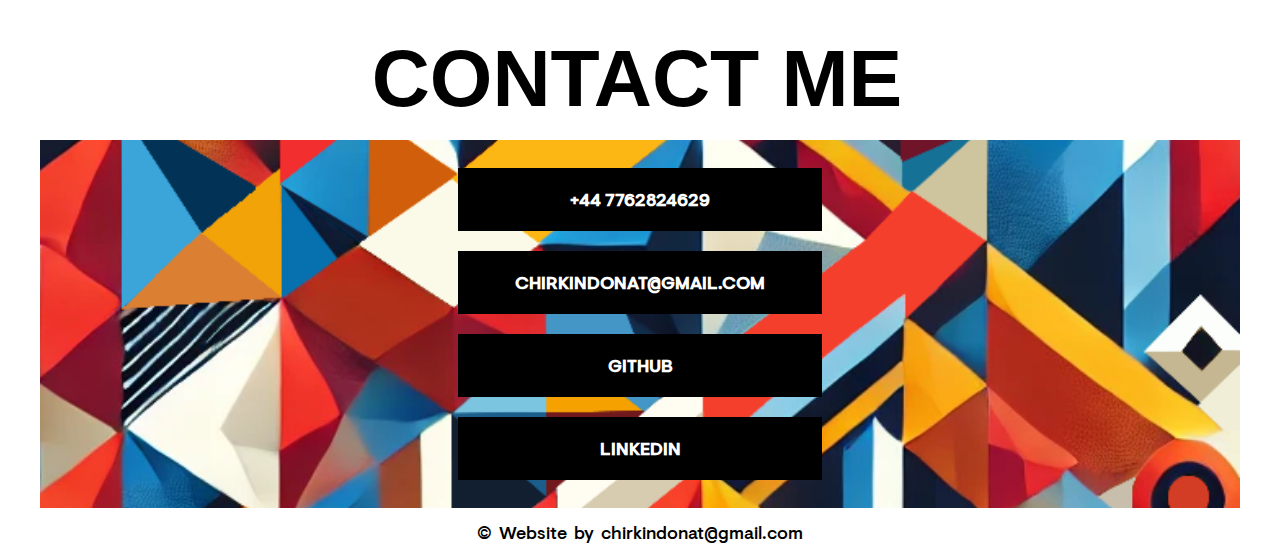
==== commit 5e44c883: "Changed wording for AI/security" ====
--- a/index.html
+++ b/index.html
@@ -93,9 +93,9 @@
         <div class="row row-1">
             <div class="col-60 col-1-1">
                 <h1 class="title">Unlock Your <br>Business' <br>Potential</h1>
-                <h3 class="colored-text-1 coloured">with a high end web design</h3>
-                <p class="description none-padding">Hi, I'm <strong>Donat Chirkin</strong>, a creative front end developer from Latvia with 4 years of experience. 
-                   I offer interactive web design and cybersecurity services at a fraction of the cost. </p>
+                <h3 class="colored-text-1 coloured">with scalable and secure tech</h3>
+                <p class="description none-padding">Hi, I'm <strong>Donat Chirkin</strong>, a full-stack developer and cybersecurity enthusiast from Latvia. I 
+                    specialise in ML/NLP security, web technologies and building efficient e-commerce solutions.</p>
             </div>
     
             <div class="col-40 col-1-2 right">
@@ -135,7 +135,7 @@
             <div class="col-3-2 col-3">
                 <div class="column-content">
                     <img src="media/premium.png" class="project-logo premium" alt="PremiumSound">
-                    <p class="description"><span>PremiumSound</span> is an e-commerce platform built with a focus on responsive design and WCAG accessibility standards. 
+                    <p class="description"><span>PremiumSound</span> is an e-commerce project focusing on responsive design and WCAG accessibility standards. 
                         The design was updated in steps based on insights from user interaction heatmaps and Google Analytics.</p>
                     <a href="https://premiumsound.co.uk/" target="_blank" class="button">Visit the website</a>
                 </div>
@@ -260,7 +260,7 @@
             <div class="col-7-2">
                 <h3 class="title ">Skills</h3>
                 <h3 class="colored-text-1">Cybersecurity</h3>
-                <p class="description description-skills announce">Successfully applied and managed the listed cybersecurity solutions, ensuring their effectiveness</p>
+                <p class="description description-skills announce">Successfully applied and managed the listed cybersecurity items, ensuring their effectiveness</p>
                 <p class="description description-skills"><span class="bull">&bull;</span><strong>Standards:</strong> ISO/IEC Family (27001, 27002, 27035), NIST Family (800-115, 800-160), Cyber Essentials, PCI-DSS, FAIR, OWASP Top 10.</p>
                 <p class="description description-skills"><span class="bull">&bull;</span><strong>Policies:</strong> Access Control, Data Privacy, Business Continuity, Use Policy. </p>
                 <p class="description description-skills"><span class="bull">&bull;</span><strong>Laws:</strong> Data Protection Act 2018, Computer Misuse Act 1990, GDPR, CFAA and ECPA</p>
--- a/css/style.css
+++ b/css/style.css
@@ -170,7 +170,7 @@
 }
 
 .colored-text-1 {
-    font-size: 45.4px;
+    font-size: 42.5px;
     font-weight: bold;
     font-family: sans-serif;
     background-image: var(--coloured-text);
@@ -180,7 +180,7 @@
     -webkit-background-clip: text; 
     -webkit-text-fill-color: transparent;
     display: inline-block; 
-    margin: 5px 0px 15px -2px;
+    margin: 0px 0px 15px -2px;
     padding: 0px;
 }
 
@@ -715,8 +715,12 @@
 
 /* Responsive Design */
 @media (max-width: 1310px) {
-    section, #design, #skills, #education, #about {
+    section, #design, #skills, #education {
         padding: 0px 30px 180px 30px;
+    }
+
+    #about{
+        padding: 0px 30px 170px 30px;
     }
 
     #contacts, #home{
@@ -729,9 +733,13 @@
     }
 }
 
-@media (max-width: 1190px) {
+@media (max-width: 1200px) {
     .title{
-        font-size: 70px;
+        font-size: 6.5vw;
+    }
+
+    .colored-text-1 {
+        font-size: 3.7vw;
     }
 
     .primary-menu{
@@ -759,15 +767,11 @@
     }
     
     .description{
-        max-width: 515px;
-    }
-
-    .colored-text-1 {
-        font-size: 40px; 
+        max-width: 47.5vw;
     }
 
     .word, .nt-word, .do-word{
-        font-size: 80px;
+        font-size: 7.4vw;
     }
 }
 
@@ -780,18 +784,6 @@
 }
 
 @media (max-width: 1079px) {
-    .title{
-        font-size: 60px;
-    }
-
-    .description{
-        max-width: 440px;
-    }
-
-    .colored-text-1 {
-        font-size: 34px; 
-    }
-
     .study{
         max-width: 500px;
     }
@@ -802,10 +794,6 @@
 
     #about, #skills{
         padding: 0px 30px 160px 30px;
-    }
-
-    .word, .nt-word, .do-word{
-        font-size: 70px;
     }
 
     #portfolio{
@@ -823,10 +811,6 @@
 }
 
 @media (max-width: 980px) {
-    .colored-text-1 {
-        font-size: 34px;
-    }
-
     .study{
         max-width: 460px;
     }
@@ -835,19 +819,19 @@
 
 @media (max-width: 930px) {
     .title{
-        font-size: 50px;
+        font-size: 6vw;
+    }
+
+    .colored-text-1{
+        font-size: 3.4vw;
     }
 
     .description{
-        max-width: 370px;
+        max-width: 43.8vw;
     }
 
     .study{
         max-width: 440px;
-    }
-
-    .colored-text-1 {
-        font-size: 28.3px; 
     }
 
     .wide{
@@ -902,7 +886,7 @@
     }
 
     #design{
-        padding: 0px 20px 130px 30px;
+        padding: 0px 20px 125px 30px;
     }
 
     #skills{
@@ -914,11 +898,11 @@
     }
 
     #about{
-        padding: 0px 30px 140px 30px;
+        padding: 0px 30px 130px 30px;
     }
 
     .word, .nt-word, .do-word{
-        font-size: 65px;
+        font-size: 6.8vw;
     }
 }
 
@@ -949,7 +933,7 @@
     }
 
     #about{
-        padding: 0px 30px 160px 35px;
+        padding: 0px 30px 140px 35px;
     }
 
     .study{
@@ -958,10 +942,6 @@
 
     .citation{
         padding: 0px 57px 0px 11px;
-    }
-
-    .word, .nt-word, .do-word{
-        font-size: 55px;
     }
 
     .me{
@@ -978,12 +958,7 @@
         padding: 0px 30px 180px 30px;
     }
 
-    .title{
-        font-size: 42px;
-    }
-
     .colored-text-1 {
-        font-size: 23.5px; 
         margin: 8px 0px 11px -1px;
     }
 
@@ -991,20 +966,8 @@
         margin: 9px 0px 15px -1px;
     }
 
-    .word, .nt-word, .do-word{
-        font-size: 55px;
-    }
-
     .citation{
         padding: 0px 45px 0px 11px;
-    }
-
-    .description{
-        max-width: 306px;
-    }
-
-    .mobile-description{
-        max-width: 100%;
     }
 }
 
@@ -1027,26 +990,10 @@
         max-width: 200px;
     }
 
-    .title{
-        font-size: 42px;
-    }
-
-    .description{
-        max-width: 306px;
-    }
-
-    .mobile-description{
-        max-width: 100%;
-    }
-
     .column-content p{
         max-width: 100%;
     }
 
-    .word, .nt-word, .do-word{
-        font-size: 45px;
-    }
-
     .row-2{
         padding: 0px 0px 15px 0px;
     }
@@ -1064,18 +1011,14 @@
     }
 
     #about{
-        padding: 0px 40px 160px 40px;
+        padding: 0px 40px 140px 40px;
     }
 }
 
 @media (max-width: 620px) {
     .primary-menu-container{
-        display:block;
-        padding: 5px 20px 5px 10px;
-    }
-
-    .secondary-menu{
-        margin: 0px 10px 0px 0px;
+        display: block;
+        padding: 0px;
     }
 
     #home{
@@ -1108,11 +1051,11 @@
     }
 
     .title{
-        font-size: 65px;
+        font-size: 11vw;
     }
 
     .colored-text-1 {
-        font-size: 36.5px; 
+        font-size: 6.2vw;
         margin: 8px 0px 11px -1px;
     }
 
@@ -1121,7 +1064,7 @@
     }
 
     .description{
-        max-width: 480px;
+        max-width: 100%;
     }
 
     #portfolio{
@@ -1138,7 +1081,7 @@
     }
 
     .word, .nt-word, .do-word{
-        font-size: 6.5rem;
+        font-size: 17vw;
     }
 
     .title-right{
@@ -1150,7 +1093,7 @@
     }
 
     #skills{
-        padding: 0px 15px 75px 15px;
+        padding: 0px 30px 75px 30px;
     }
 
     #education{
@@ -1168,23 +1111,6 @@
 
 
 @media (max-width: 600px) {
-    .title{
-        font-size: 60px;
-    }
-
-    .colored-text-1 {
-        font-size: 34px; 
-        margin: 8px 0px 11px -1px;
-    }
-
-    .description{
-        max-width: 100%;
-    }
-
-    .word, .nt-word, .do-word{
-        font-size: 6rem;
-    }
-
     .col-7-2 {
         height: 350px;
         background: url(../media/pc2.webp);
@@ -1198,7 +1124,7 @@
     }
 
     #skills{
-        padding: 0px 15px 45px 15px;
+        padding: 0px 35px 45px 35px;
     }
 }
 
@@ -1206,10 +1132,6 @@
     .citation{
         padding: 0px 5px 0px 0px;
     }
-
-    .word, .nt-word, .do-word{
-        font-size: 5.5rem;
-    }
 }
 
 @media (max-width: 530px) {
@@ -1217,21 +1139,6 @@
         padding: 0px 30px 80px 35px;
     }
 
-    .title{
-        font-size: 54px;
-    }
-
-    .colored-text-1 {
-        font-size: 30.2px; 
-        margin: 8px 0px 11px -1px;
-    }
-}
-
-@media (max-width: 520px) {
-    .word, .nt-word, .do-word{
-        font-size: 5rem;
-    }
-
     .footer{
         font-size: 16px;
     }
@@ -1242,15 +1149,6 @@
         padding: 0px 30px 80px 35px;
     }
 
-    .title{
-        font-size: 50px;
-    }
-
-    .colored-text-1 {
-        font-size: 28px; 
-        margin: 8px 0px 12px -1px;
-    }
-
     .me{
         max-width: 150px;
     }
@@ -1261,12 +1159,6 @@
 
     .description{
         font-size: 18px;
-    }
-}
-
-@media (max-width: 465px) {
-    .word, .nt-word, .do-word{
-        font-size: 4.5rem;
     }
 }
 
@@ -1281,15 +1173,6 @@
 
     .button{
         font-size: 1rem;
-    }
-
-    .title{
-        font-size: 43px;
-    }
-
-    .colored-text-1 {
-        font-size: 24px; 
-        margin: 8px 0px 12px -1px;
     }
 
     #education{
@@ -1353,7 +1236,7 @@
         max-width: 100%;
     }
 
-    .col-3{
+    .col-3-1, .col-3-2{
         margin: 0px 0px -13px 0px;
         min-width: 100%;
     }
@@ -1366,6 +1249,10 @@
         font-size: 0.8rem;
         letter-spacing: 1px;
     }
+
+    .word, .nt-word, .do-word{
+        font-size: 18vw;
+    }
 }
 
 @media (max-width: 380px) {
@@ -1376,10 +1263,6 @@
     #about{
         padding: 0px 10px 100px 10px;
     }
-
-    .word, .nt-word, .do-word{
-        font-size: 4rem;
-    }
 }
 
 @media (max-width: 360px) {
@@ -1389,15 +1272,13 @@
 
     .col-3{
         padding: 0px 8px;
+    }
+
+    .col-3-1, .col-3-2{
         margin: 0px 0px -15px 0px;
     }
 
-    .title{
-        font-size: 40px;
-    }
-
     .colored-text-1 {
-        font-size: 22.5px; 
         margin: 8px 0px 12px -1px;
     }
 
@@ -1415,19 +1296,6 @@
         padding: 0px 15px 80px 15px;
     }
 
-    .word, .nt-word, .do-word{
-        font-size: 3.7rem;
-    }
-
-    .title{
-        font-size: 38px;
-    }
-
-    .colored-text-1 {
-        font-size: 21px; 
-        margin: 8px 0px 12px -1px;
-    }
-
     .project-logo{
         margin: 0px 0px 0px 15px;
     }
@@ -1437,4 +1305,19 @@
     .project-logo{
         margin: 0px 0px 0px 8px;
     }
+}
+
+
+/* Height */
+
+@media (max-height: 500px) {
+    .man{
+        max-width: 200px;
+    }
+}
+
+@media (max-height: 400px) {
+    .col-7-2{
+        max-width: 300px;
+    }
 }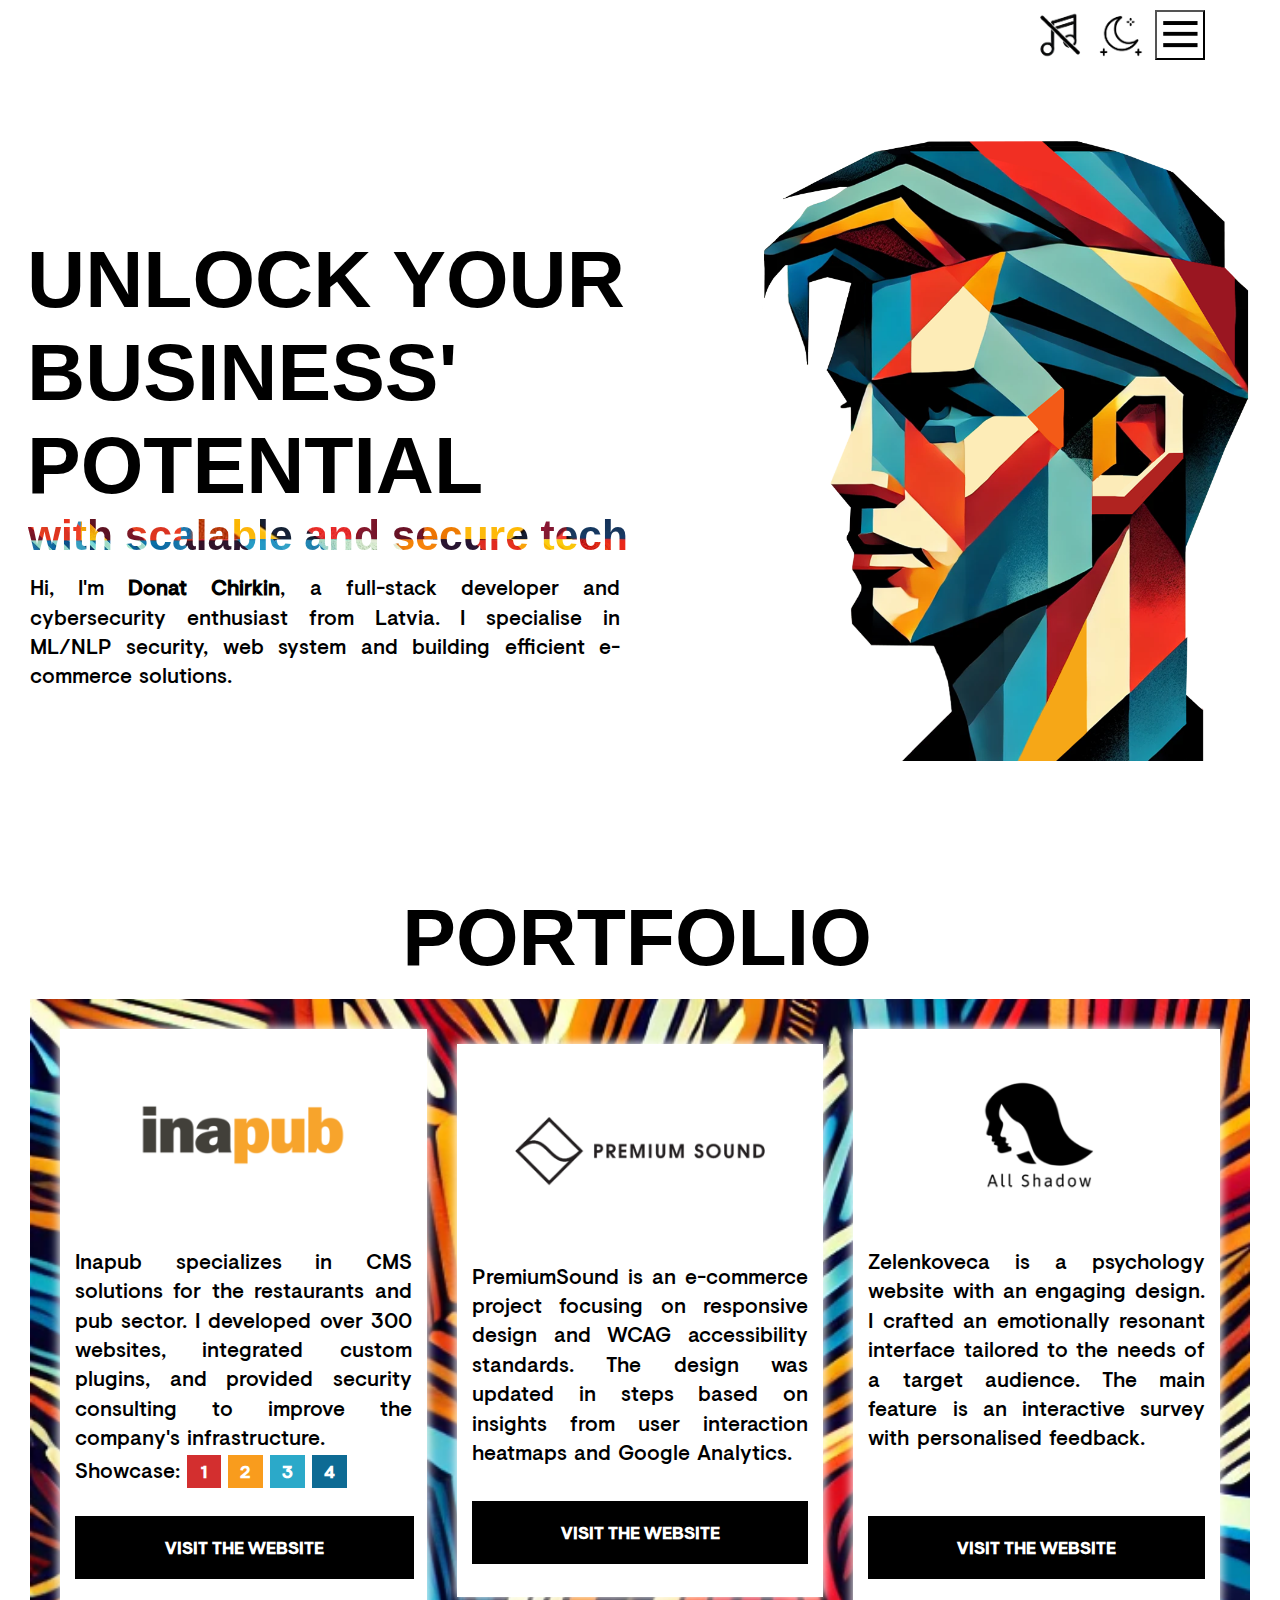
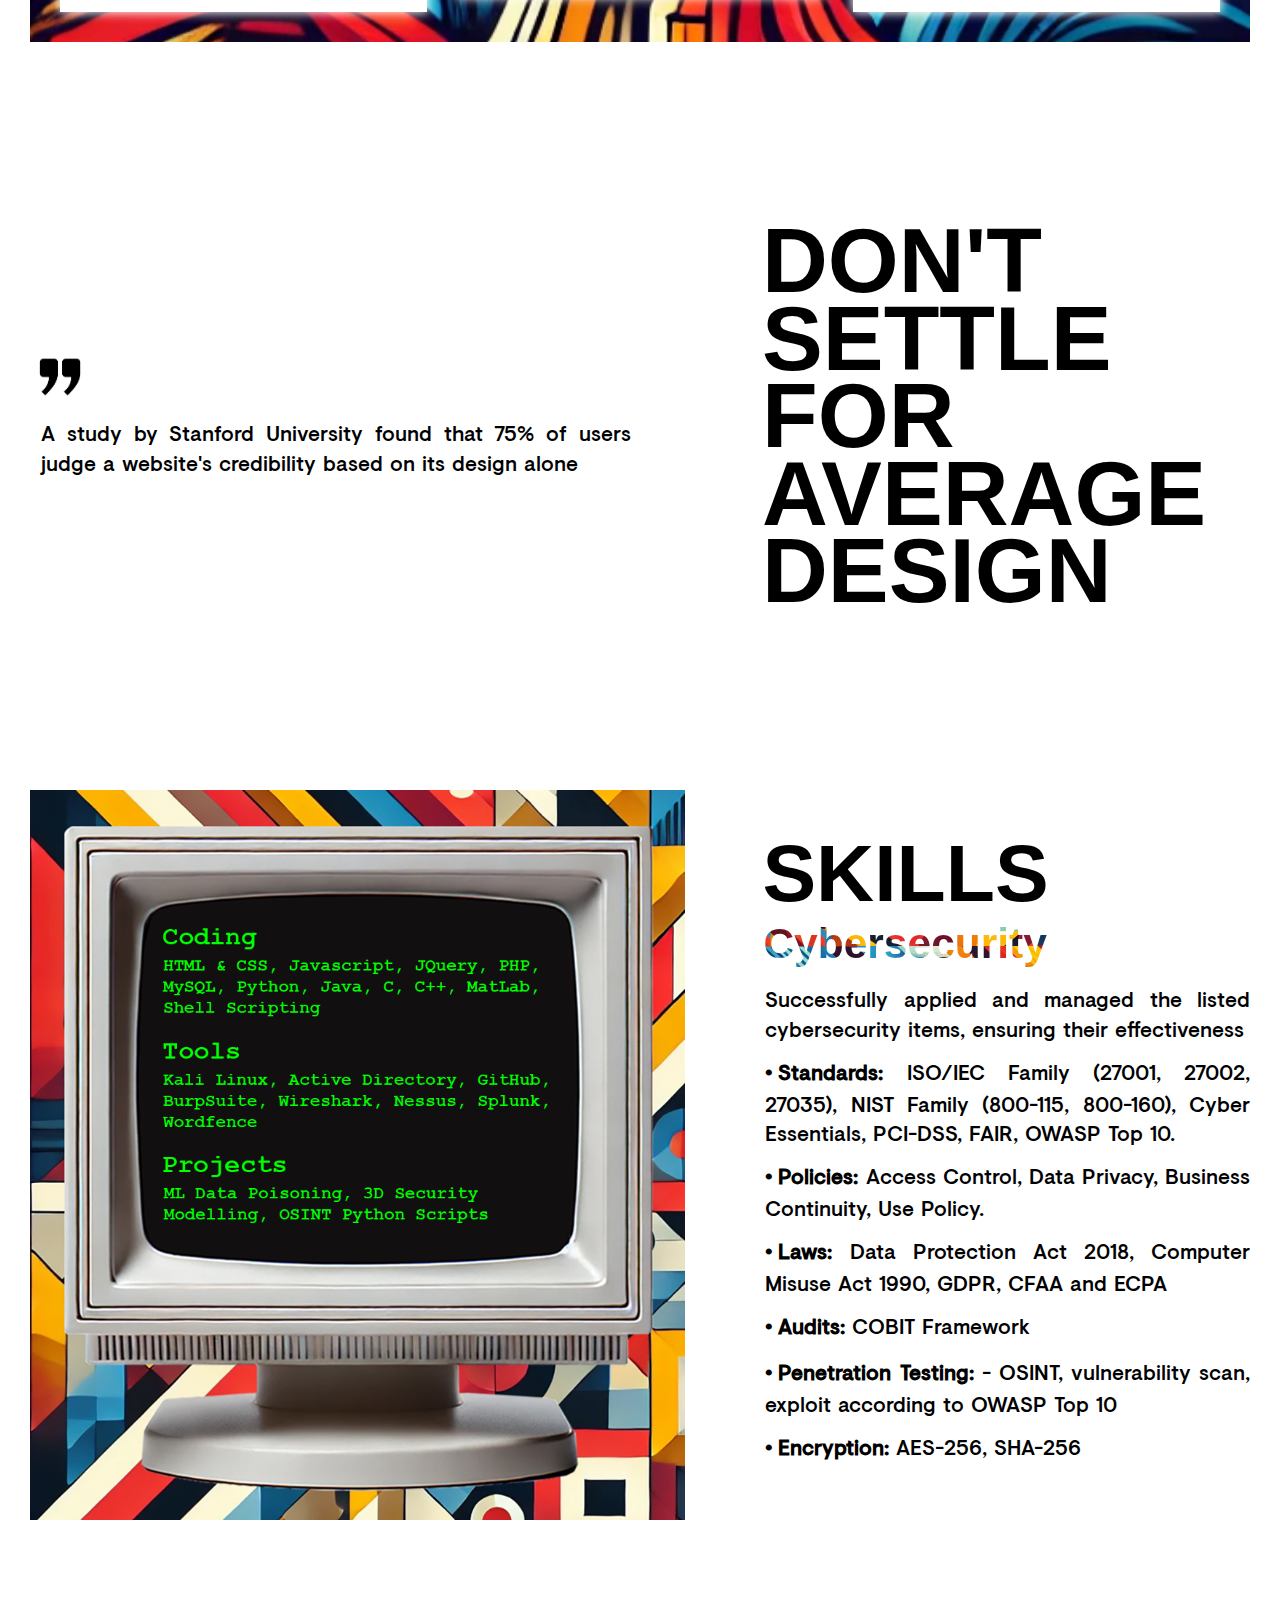
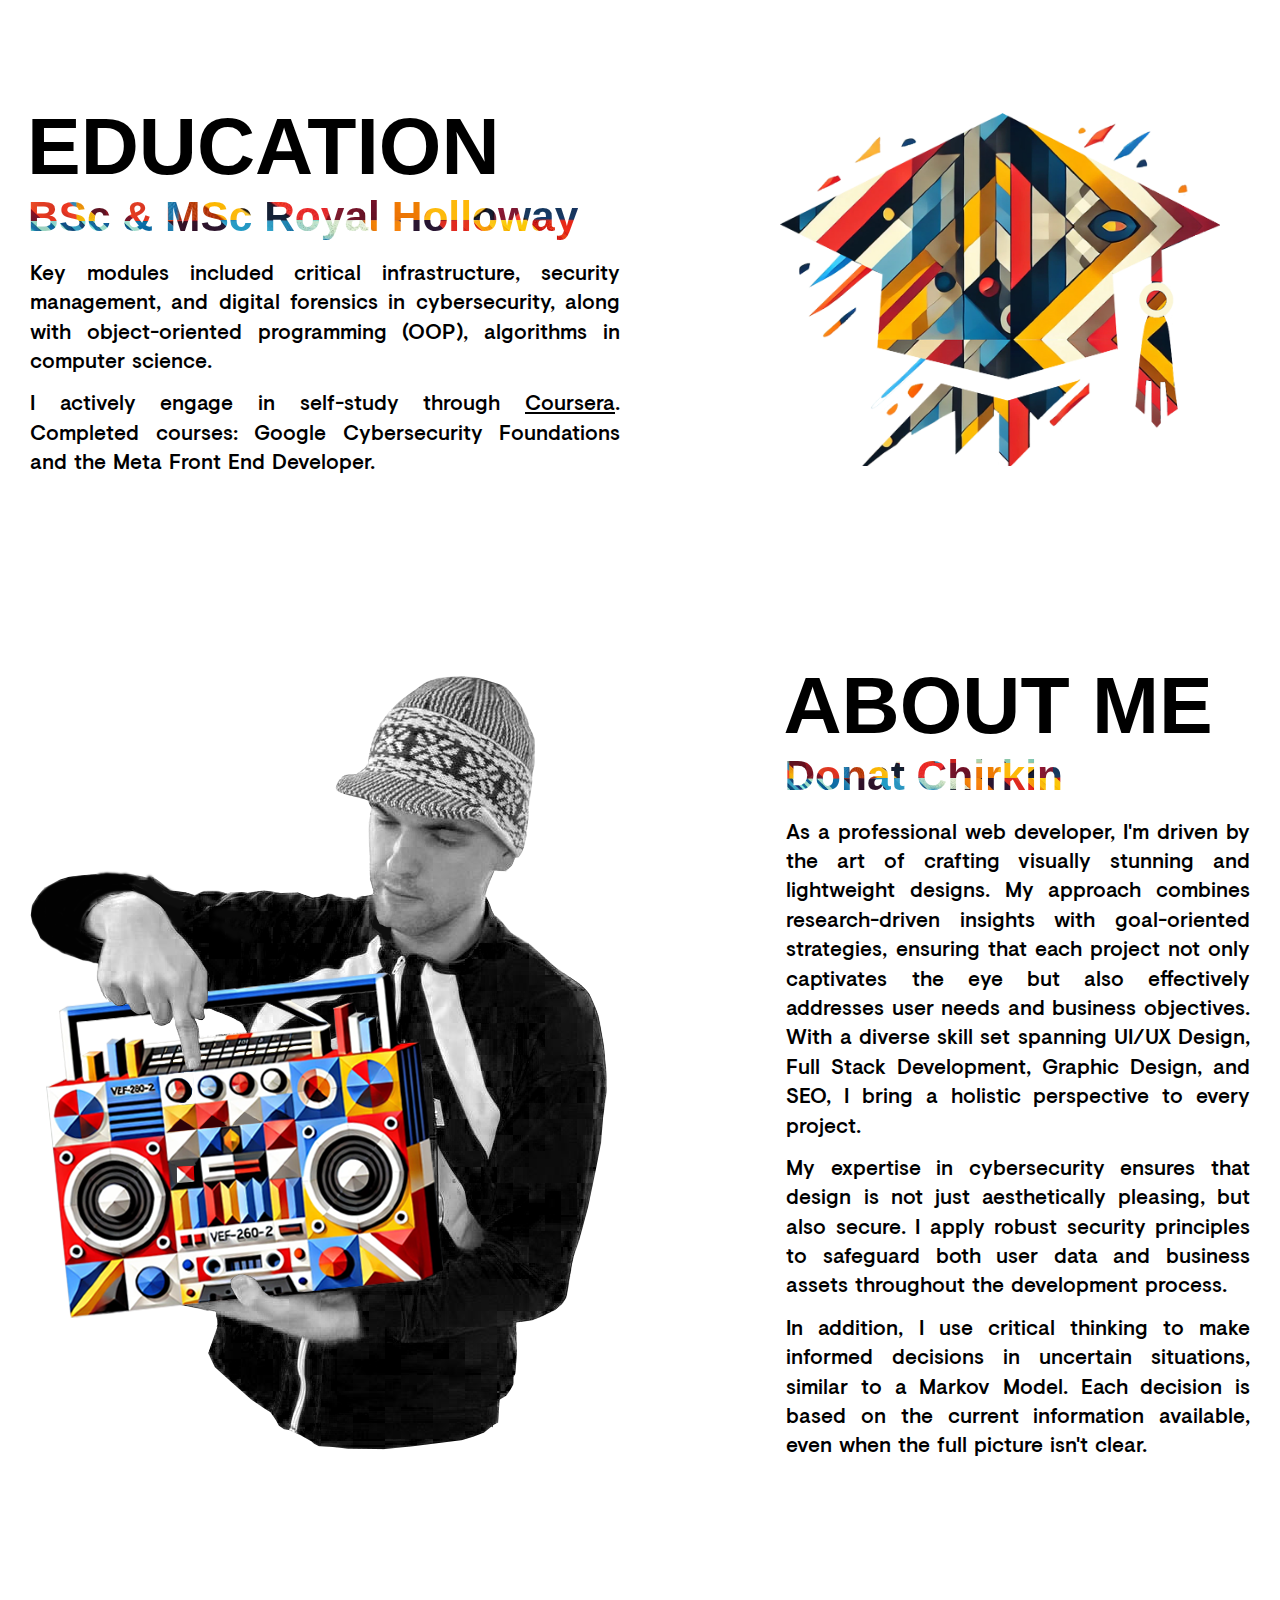
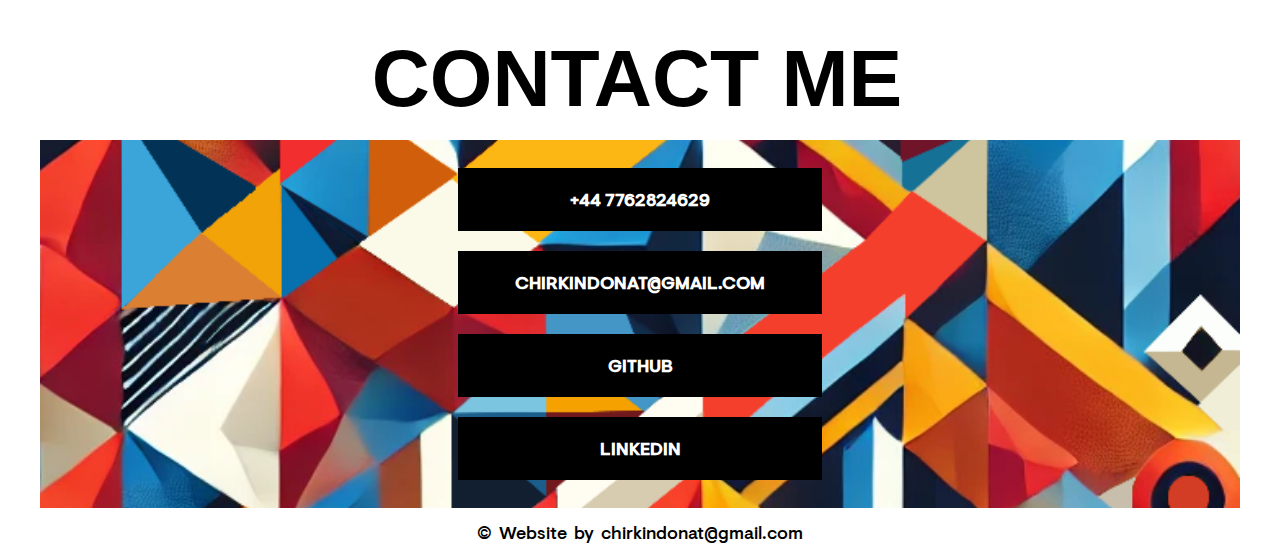
==== commit f89a76ee: "About me addition" ====
--- a/index.html
+++ b/index.html
@@ -95,7 +95,7 @@
                 <h1 class="title">Unlock Your <br>Business' <br>Potential</h1>
                 <h3 class="colored-text-1 coloured">with scalable and secure tech</h3>
                 <p class="description none-padding">Hi, I'm <strong>Donat Chirkin</strong>, a full-stack developer and cybersecurity enthusiast from Latvia. I 
-                    specialise in ML/NLP security, web technologies and building efficient e-commerce solutions.</p>
+                    specialise in ML/NLP security, web system and building efficient e-commerce solutions.</p>
             </div>
     
             <div class="col-40 col-1-2 right">
@@ -317,12 +317,12 @@
             <div class="col-9-2">
                 <h2 class="title">About Me</h2>
                 <p class="colored-text-1">Donat Chirkin</p>
-                <p class="description announce">As a front end professional, I'm driven by the art of crafting 
-                    visually stunning and purposeful designs. My approach combines research-driven insights with 
+                <p class="description announce">As a professional web developer, I'm driven by the art of crafting 
+                    visually stunning and lightweight designs. My approach combines research-driven insights with 
                     goal-oriented strategies, ensuring that each project not only captivates the eye but also effectively 
                     addresses user needs and business objectives.
-                    With a diverse skill set spanning UI/UX Design, Web Development, Graphic Design, Illustration, Branding. 
-                    Digital Marketing, and SEO, I bring a holistic perspective to every project.</p>
+                    With a diverse skill set spanning UI/UX Design, Full Stack Development, Graphic Design, and SEO, 
+                    I bring a holistic perspective to every project.</p>
                 <p class="description">My expertise in cybersecurity ensures that design is not just aesthetically pleasing, but also secure. 
                     I apply robust security principles to safeguard both user data and business assets throughout the development process.</p>
                 <p class="description">In addition, I use critical thinking to make informed decisions in uncertain situations, similar to a Markov Model. 
@@ -337,12 +337,12 @@
                 <h2 class="title">About Me</h2>
                 <p class="colored-text-1">Donat Chirkin</p>
                 <img src="../media/me2.webp" class="me" alt="Donat Chirkin">
-                <p class="description announce mobile-description">As a front end professional, I'm driven by the art of crafting 
-                    visually stunning and purposeful designs. My approach combines research-driven insights with 
+                <p class="description announce mobile-description">As a professional web developer, I'm driven by the art of crafting 
+                    visually stunning and lightweight designs. My approach combines research-driven insights with 
                     goal-oriented strategies, ensuring that each project not only captivates the eye but also effectively 
                     addresses user needs and business objectives.
-                    With a diverse skill set spanning UI/UX Design, Web Development, Graphic Design, Illustration, Branding. 
-                    Digital Marketing, and SEO, I bring a holistic perspective to every project.</p>
+                    With a diverse skill set spanning UI/UX Design, Full Stack Development, Graphic Design, and SEO, 
+                    I bring a holistic perspective to every project.</p>
                 <p class="description mobile-description">My expertise in cybersecurity ensures that design is not just aesthetically pleasing, but also secure. 
                     I apply robust security principles to safeguard both user data and business assets throughout the development process.</p>
                 <p class="description mobile-description">In addition, I use critical thinking to make informed decisions in uncertain situations, similar to a Markov Model. 
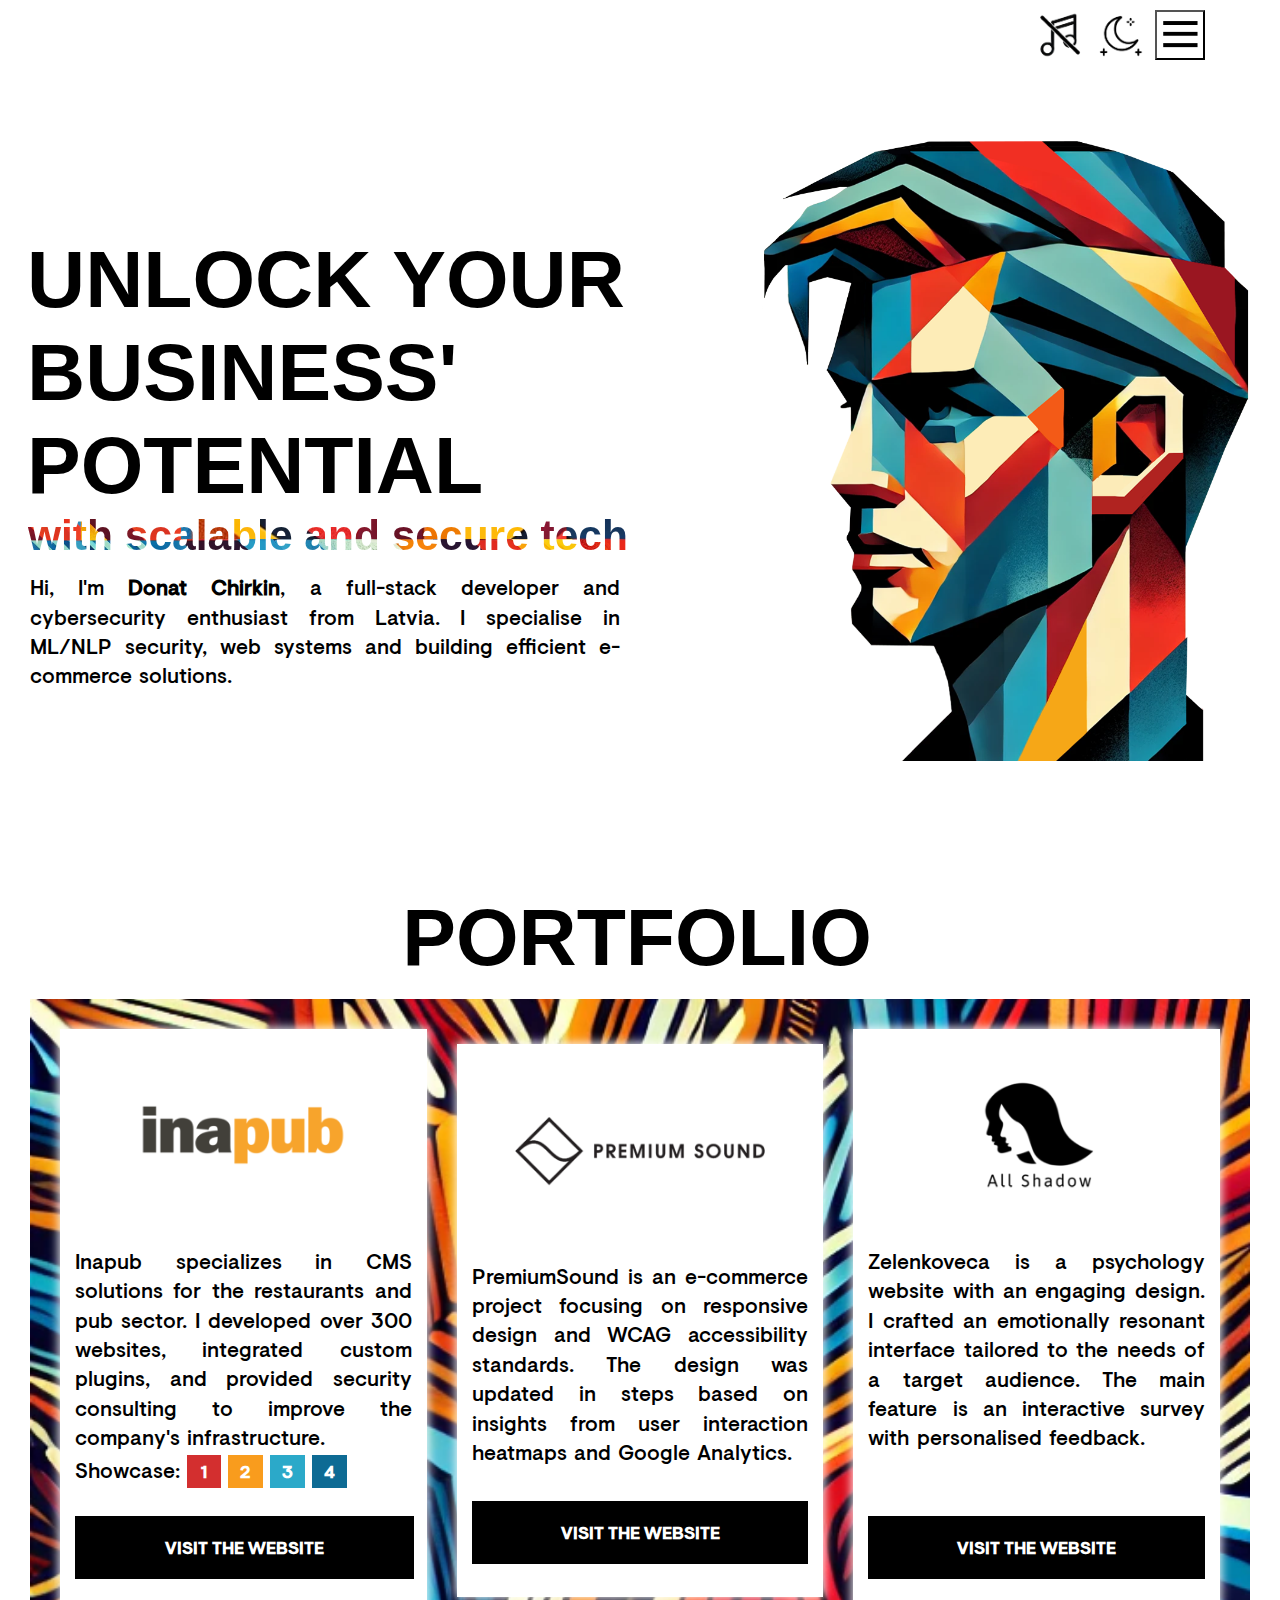
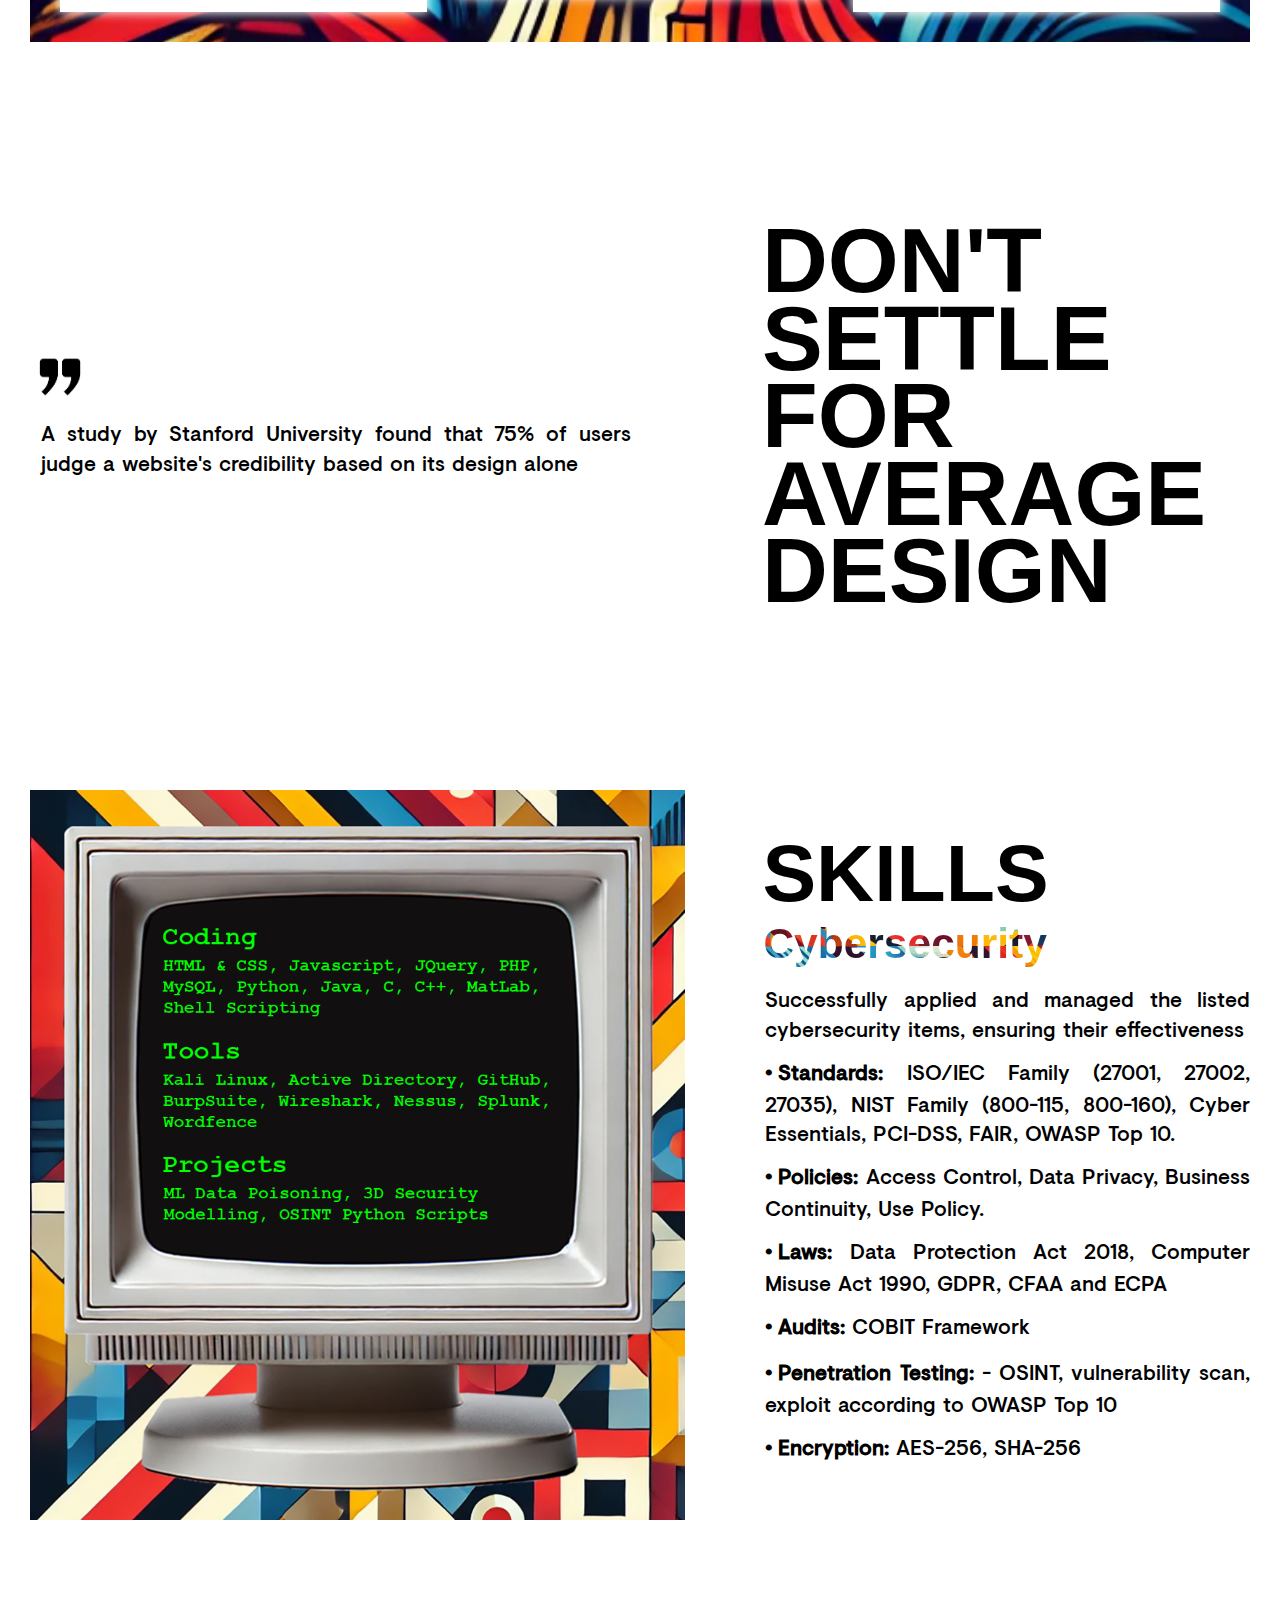
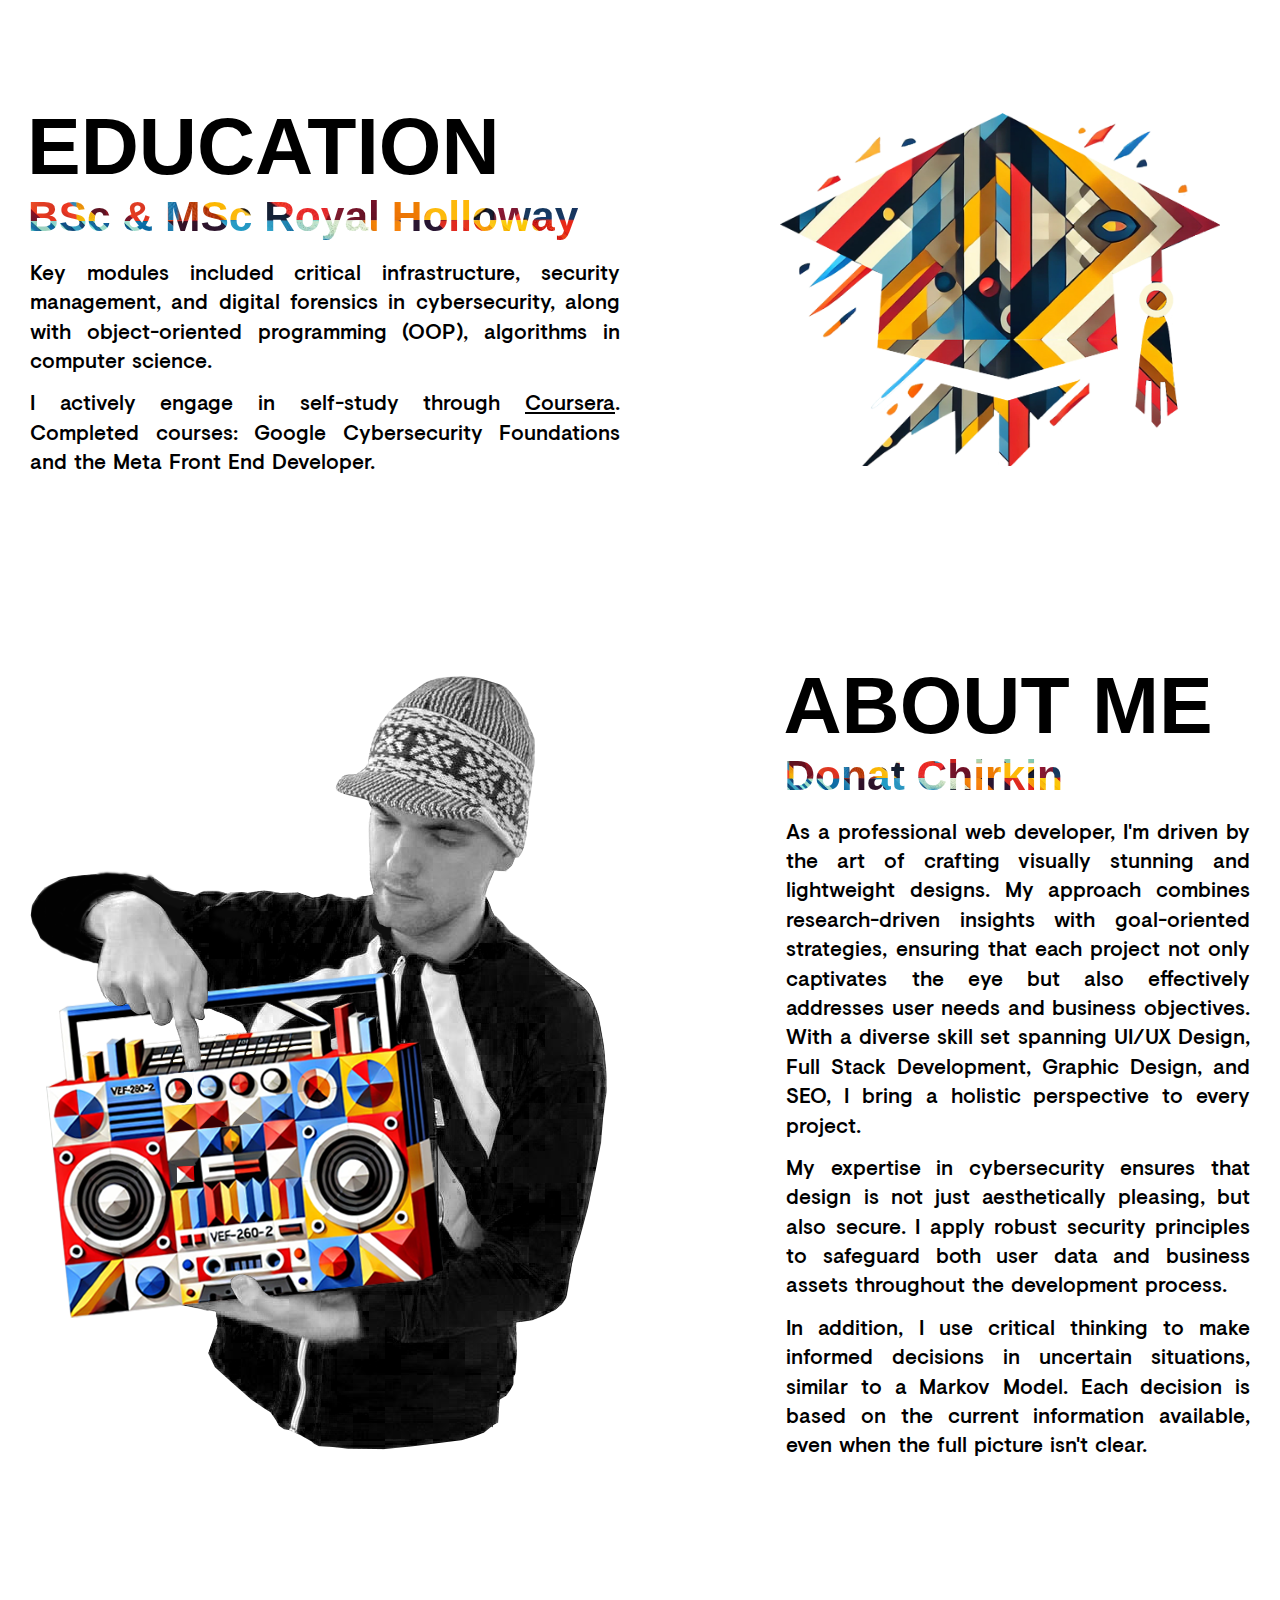
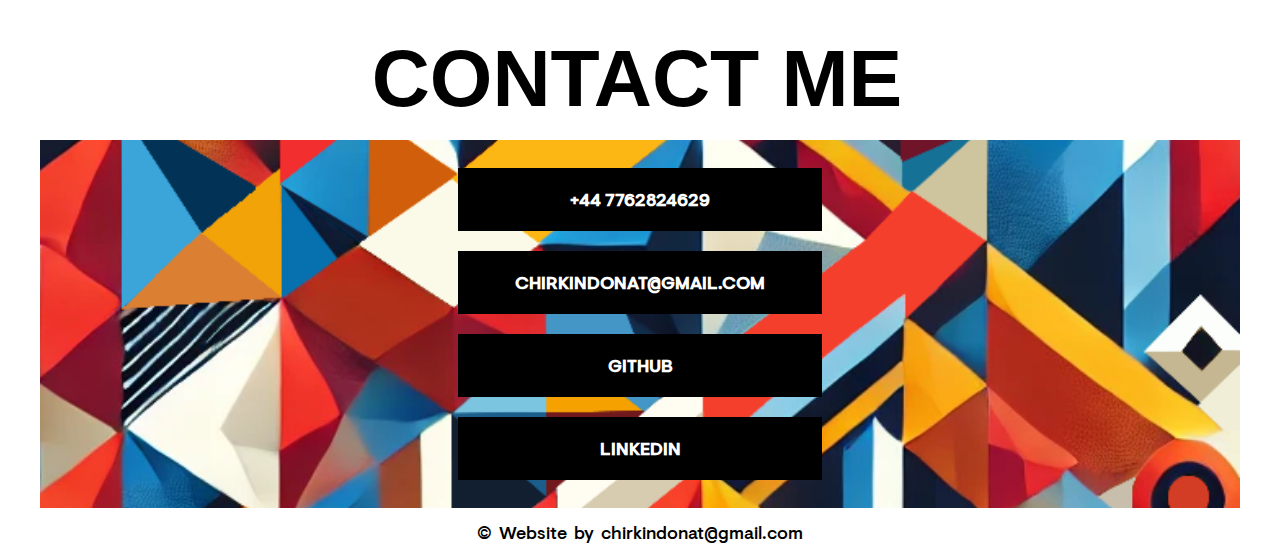
==== commit 7d95d981: "About me addition" ====
--- a/index.html
+++ b/index.html
@@ -95,7 +95,7 @@
                 <h1 class="title">Unlock Your <br>Business' <br>Potential</h1>
                 <h3 class="colored-text-1 coloured">with scalable and secure tech</h3>
                 <p class="description none-padding">Hi, I'm <strong>Donat Chirkin</strong>, a full-stack developer and cybersecurity enthusiast from Latvia. I 
-                    specialise in ML/NLP security, web system and building efficient e-commerce solutions.</p>
+                    specialise in ML/NLP security, web systems and building efficient e-commerce solutions.</p>
             </div>
     
             <div class="col-40 col-1-2 right">
